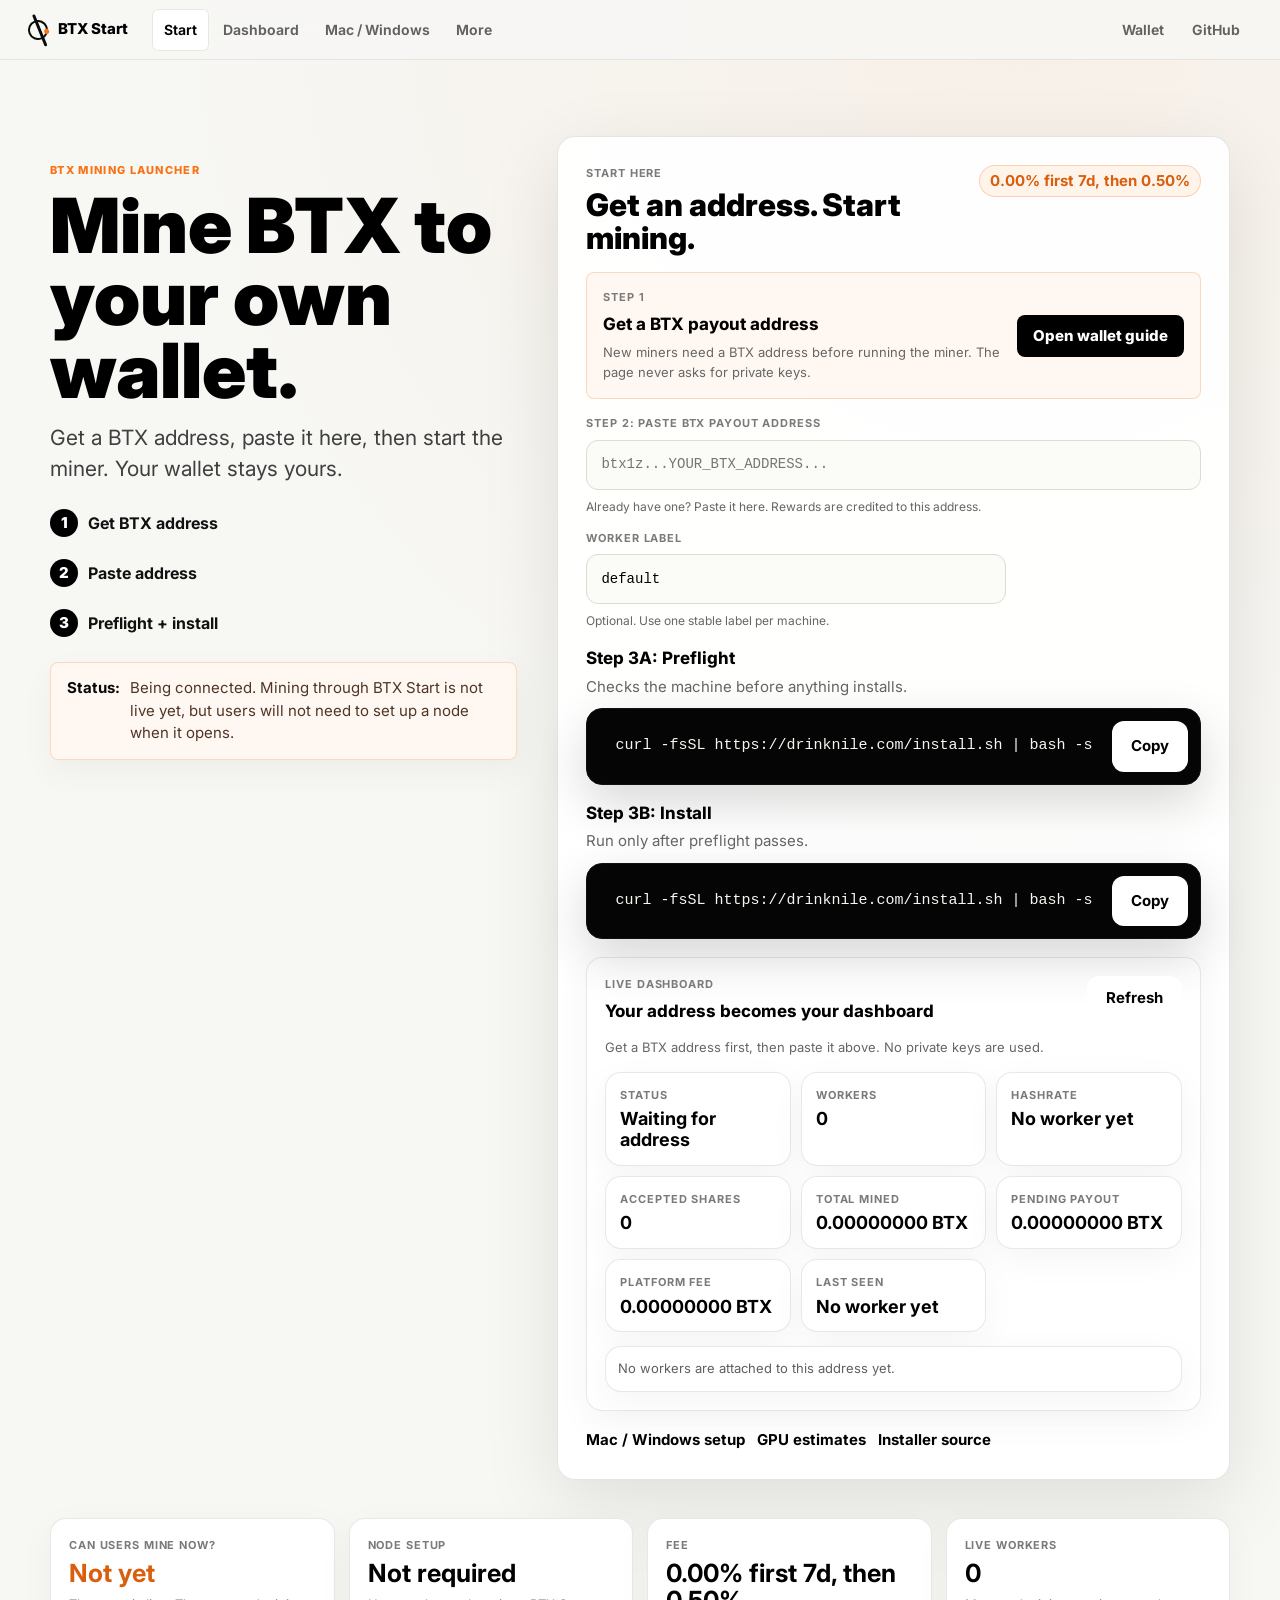
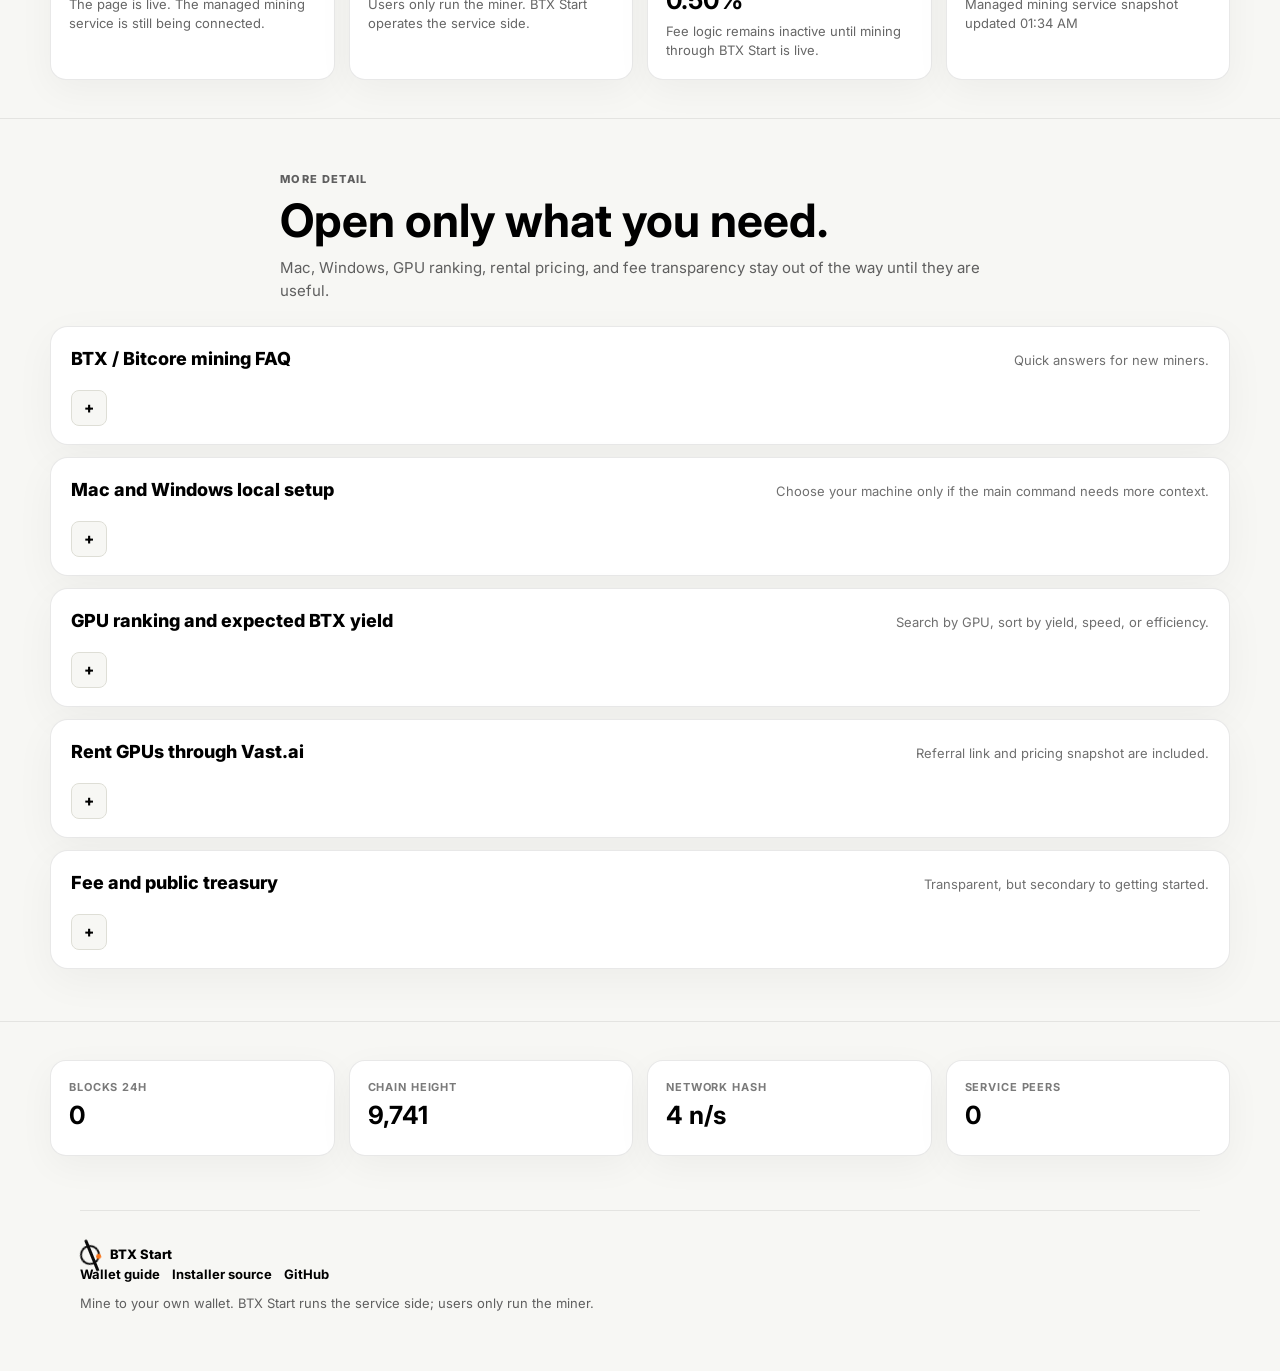
==== index.html @ c005b217 "Make setup wallet first" ====
<!doctype html>
<html lang="en">
  <head>
    <meta charset="utf-8">
    <meta name="viewport" content="width=device-width, initial-scale=1">
    <meta
      name="description"
      content="BTX Start helps new miners get involved with BTX / Bitcore mining: wallet-first setup, Mac and Windows guides, GPU rankings, rental pricing, and transparent service status."
    >
    <meta name="robots" content="index,follow,max-image-preview:large">
    <meta name="theme-color" content="#050505">
    <meta name="application-name" content="BTX Start">
    <link rel="canonical" href="https://drinknile.com/">
    <link rel="sitemap" type="application/xml" href="https://drinknile.com/sitemap.xml">
    <title>Mine BTX / Bitcore With Your GPU | BTX Start</title>
    <meta property="og:type" content="website">
    <meta property="og:url" content="https://drinknile.com/">
    <meta property="og:site_name" content="BTX Start">
    <meta property="og:title" content="Mine BTX / Bitcore With Your GPU">
    <meta
      property="og:description"
      content="A wallet-first BTX mining setup page for Mac, Windows, NVIDIA GPUs, rental GPU pricing, and public service status."
    >
    <meta property="og:image" content="https://drinknile.com/assets/og-image.png">
    <meta property="og:image:width" content="1200">
    <meta property="og:image:height" content="630">
    <meta property="og:image:alt" content="BTX Start mining setup for BTX and Bitcore miners">
    <meta name="twitter:card" content="summary_large_image">
    <meta name="twitter:title" content="Mine BTX / Bitcore With Your GPU">
    <meta
      name="twitter:description"
      content="BTX Start gives new miners a clear path into BTX / Bitcore mining with wallet-first setup, Mac and Windows guides, and GPU economics."
    >
    <meta name="twitter:image" content="https://drinknile.com/assets/og-image.png">
    <link rel="icon" href="assets/favicon.svg" type="image/svg+xml">
    <link rel="apple-touch-icon" href="assets/apple-touch-icon.png">
    <link rel="preconnect" href="https://fonts.googleapis.com">
    <link rel="preconnect" href="https://fonts.gstatic.com" crossorigin>
    <link href="https://fonts.googleapis.com/css2?family=Inter:wght@400;500;600;700;800;900&display=swap" rel="stylesheet">
    <link rel="stylesheet" href="assets/styles.css">
    <script src="assets/site.js" defer></script>
    <script type="application/ld+json">
      {
        "@context": "https://schema.org",
        "@graph": [
          {
            "@type": "WebSite",
            "@id": "https://drinknile.com/#website",
            "name": "BTX Start",
            "url": "https://drinknile.com/",
            "description": "BTX Start is a wallet-first setup page for BTX / Bitcore miners.",
            "inLanguage": "en-US"
          },
          {
            "@type": "WebPage",
            "@id": "https://drinknile.com/#webpage",
            "url": "https://drinknile.com/",
            "name": "Mine BTX / Bitcore With Your GPU | BTX Start",
            "description": "BTX Start helps new miners get involved with BTX / Bitcore mining through Mac, Windows, NVIDIA GPU, rental GPU, wallet, and service-status guidance.",
            "isPartOf": { "@id": "https://drinknile.com/#website" },
            "about": [
              "BTX mining",
              "Bitcore BTX",
              "MatMul proof-of-work",
              "GPU mining",
              "Mac mining setup",
              "Windows WSL2 mining setup"
            ],
            "primaryImageOfPage": {
              "@type": "ImageObject",
              "url": "https://drinknile.com/assets/og-image.png",
              "width": 1200,
              "height": 630
            },
            "dateModified": "2026-05-27",
            "inLanguage": "en-US"
          },
          {
            "@type": "SoftwareApplication",
            "@id": "https://drinknile.com/#software",
            "name": "BTX Start Miner Installer",
            "url": "https://drinknile.com/install.sh",
            "applicationCategory": "DeveloperApplication",
            "operatingSystem": "Linux, macOS, Windows WSL2",
            "description": "Installer and setup guide for BTX / Bitcore miners who want to mine to their own wallet.",
            "offers": {
              "@type": "Offer",
              "price": "0",
              "priceCurrency": "USD"
            }
          },
          {
            "@type": "FAQPage",
            "@id": "https://drinknile.com/#faq",
            "mainEntity": [
              {
                "@type": "Question",
                "name": "What is BTX / Bitcore mining?",
                "acceptedAnswer": {
                  "@type": "Answer",
                  "text": "BTX mining secures the BTX network with MatMul proof-of-work. BTX Start explains how miners can prepare a wallet, choose a machine, and connect when the managed service is live."
                }
              },
              {
                "@type": "Question",
                "name": "Do I need to run a BTX node?",
                "acceptedAnswer": {
                  "@type": "Answer",
                  "text": "The BTX Start service is designed so users only run the miner. The backend node and service-side infrastructure are operated separately and the page shows whether mining through BTX Start is live."
                }
              },
              {
                "@type": "Question",
                "name": "Can I mine BTX from a Mac or Windows PC?",
                "acceptedAnswer": {
                  "@type": "Answer",
                  "text": "The page includes a dedicated Apple Silicon Mac path and a Windows WSL2 path. Windows users run the installer inside Ubuntu under WSL2 after confirming NVIDIA GPU passthrough."
                }
              },
              {
                "@type": "Question",
                "name": "Where do BTX rewards go?",
                "acceptedAnswer": {
                  "@type": "Answer",
                  "text": "Users enter their own BTX payout address. BTX Start does not ask for wallet private keys and does not custody a user's personal wallet."
                }
              }
            ]
          }
        ]
      }
    </script>
  </head>
  <body>
    <nav class="topnav" aria-label="Primary navigation">
      <a class="brand" href="#start" aria-label="BTX Start home">
        <span class="brand-mark" aria-hidden="true"></span>
        <span>BTX Start</span>
      </a>
      <div class="nav-links">
        <a href="#start" aria-current="page">Start</a>
        <a href="#dashboard-card">Dashboard</a>
        <a href="#track-panel">Mac / Windows</a>
        <a href="#reference">More</a>
      </div>
      <div class="nav-actions">
        <a href="WALLET_SETUP.md">Wallet</a>
        <a href="https://github.com/pythonoptic-sketch/minebtx-start" target="_blank" rel="noreferrer">GitHub</a>
      </div>
    </nav>

    <main class="simple-main">
      <section class="simple-hero" id="start" aria-labelledby="hero-title">
        <div class="simple-hero-copy">
          <p class="eyebrow">BTX mining launcher</p>
          <h1 id="hero-title">Mine BTX to your own wallet.</h1>
          <p>
            Get a BTX address, paste it here, then start the miner. Your wallet stays yours.
          </p>
          <ol class="start-steps" aria-label="Start mining steps">
            <li><span>1</span><strong>Get BTX address</strong></li>
            <li><span>2</span><strong>Paste address</strong></li>
            <li><span>3</span><strong>Preflight + install</strong></li>
          </ol>
          <div class="backend-pill warning">
            <strong>Status:</strong>
            <span>Being connected. Mining through BTX Start is not live yet, but users will not need to set up a node when it opens.</span>
          </div>
        </div>

        <div class="mining-card" aria-label="Mining command builder">
          <div class="mining-card-header">
            <div>
              <span class="metric-label">Start here</span>
              <h2>Get an address. Start mining.</h2>
            </div>
            <span class="fee-badge" id="platform-fee-hero">0% first 7d</span>
          </div>

          <section class="wallet-first" aria-label="Get a BTX payout address">
            <div>
              <span class="metric-label">Step 1</span>
              <h3>Get a BTX payout address</h3>
              <p>New miners need a BTX address before running the miner. The page never asks for private keys.</p>
            </div>
            <a class="primary-link" href="WALLET_SETUP.md">Open wallet guide</a>
          </section>

          <label class="address-builder" for="btx-address-input">
            <span>Step 2: paste BTX payout address</span>
            <input
              id="btx-address-input"
              type="text"
              inputmode="text"
              autocomplete="off"
              spellcheck="false"
              placeholder="btx1z...YOUR_BTX_ADDRESS..."
              aria-describedby="address-help"
            >
            <small id="address-help">Already have one? Paste it here. Rewards are credited to this address.</small>
          </label>

          <label class="address-builder compact-input" for="worker-name-input">
            <span>Worker label</span>
            <input
              id="worker-name-input"
              type="text"
              inputmode="text"
              autocomplete="off"
              spellcheck="false"
              placeholder="default"
              value="default"
              aria-describedby="worker-help"
            >
            <small id="worker-help">Optional. Use one stable label per machine.</small>
          </label>

          <div class="command-block">
            <div>
              <h3>Step 3A: Preflight</h3>
              <p>Checks the machine before anything installs.</p>
            </div>
            <div class="command-panel">
              <code id="preflight-command">curl -fsSL https://drinknile.com/install.sh | bash -s -- --preflight --worker 'default'</code>
              <button class="icon-button" type="button" data-copy-target="preflight-command" aria-label="Copy preflight command">
                <span aria-hidden="true">Copy</span>
              </button>
            </div>
          </div>

          <div class="command-block">
            <div>
              <h3>Step 3B: Install</h3>
              <p>Run only after preflight passes.</p>
            </div>
            <div class="command-panel">
              <code id="install-command">curl -fsSL https://drinknile.com/install.sh | bash -s -- --address 'btx1z...YOUR_BTX_ADDRESS...' --worker 'default'</code>
              <button class="icon-button" type="button" data-copy-target="install-command" aria-label="Copy install command">
                <span aria-hidden="true">Copy</span>
              </button>
            </div>
          </div>

          <section class="personal-dashboard" id="dashboard-card" aria-labelledby="personal-dashboard-title">
            <div class="personal-dashboard-header">
              <div>
                <span class="metric-label">Live dashboard</span>
                <h3 id="personal-dashboard-title">Your address becomes your dashboard</h3>
              </div>
              <button class="icon-button" type="button" id="dashboard-refresh" aria-label="Refresh personal dashboard">
                <span aria-hidden="true">Refresh</span>
              </button>
            </div>
            <p id="dashboard-help">
              The address above loads your workers, hashrate, shares, mined BTX, pending payout, and fees.
            </p>
            <div class="dashboard-metrics" aria-label="Personal mining metrics">
              <article>
                <span class="metric-label">Status</span>
                <strong id="dashboard-status">Waiting for address</strong>
              </article>
              <article>
                <span class="metric-label">Workers</span>
                <strong id="dashboard-workers">0</strong>
              </article>
              <article>
                <span class="metric-label">Hashrate</span>
                <strong id="dashboard-hashrate">No worker yet</strong>
              </article>
              <article>
                <span class="metric-label">Accepted shares</span>
                <strong id="dashboard-shares">0</strong>
              </article>
              <article>
                <span class="metric-label">Total mined</span>
                <strong id="dashboard-total-btx">0.00000000 BTX</strong>
              </article>
              <article>
                <span class="metric-label">Pending payout</span>
                <strong id="dashboard-balance">0.00000000 BTX</strong>
              </article>
              <article>
                <span class="metric-label">Platform fee</span>
                <strong id="dashboard-fees">0.00000000 BTX</strong>
              </article>
              <article>
                <span class="metric-label">Last seen</span>
                <strong id="dashboard-last-seen">No worker yet</strong>
              </article>
            </div>
            <div class="dashboard-worker-list" id="dashboard-worker-list" aria-live="polite">
              No workers are attached to this address yet.
            </div>
          </section>

          <div class="quick-links" aria-label="Helpful links">
            <a href="#track-panel">Mac / Windows setup</a>
            <a href="#gpu-panel">GPU estimates</a>
            <a href="install.sh">Installer source</a>
          </div>
        </div>
      </section>

      <section class="status-strip" id="status" aria-label="BTX Start status">
        <article>
          <span class="metric-label">Can users mine now?</span>
          <strong>Not yet</strong>
          <p>The page is live. The managed mining service is still being connected.</p>
        </article>
        <article>
          <span class="metric-label">Node setup</span>
          <strong>Not required</strong>
          <p>Users only run the miner. BTX Start operates the service side.</p>
        </article>
        <article>
          <span class="metric-label">Fee</span>
          <strong id="backend-live-fee">0% first 7d</strong>
          <p>Fee logic remains inactive until mining through BTX Start is live.</p>
        </article>
        <article>
          <span class="metric-label">Live workers</span>
          <strong id="workers-now">0</strong>
          <p id="stats-status">Managed mining service snapshot.</p>
        </article>
      </section>

      <section class="reference-band" id="reference" aria-labelledby="reference-title">
        <div class="section-heading compact">
          <p class="eyebrow">More detail</p>
          <h2 id="reference-title">Open only what you need.</h2>
          <p>
            Mac, Windows, GPU ranking, rental pricing, and fee transparency stay out of the way until they are useful.
          </p>
        </div>

        <div class="reference-list">
          <details class="reference-panel">
            <summary>
              <span>BTX / Bitcore mining FAQ</span>
              <small>Quick answers for new miners.</small>
            </summary>
            <div class="reference-content">
              <div class="seo-faq-grid">
                <article>
                  <h3>What is BTX / Bitcore mining?</h3>
                  <p>
                    BTX mining secures the BTX network with MatMul proof-of-work. The goal of this page is to make
                    wallet setup, Mac and Windows setup, GPU selection, and service status understandable in one place.
                  </p>
                </article>
                <article>
                  <h3>Do I need to run a BTX node?</h3>
                  <p>
                    BTX Start is being built so users only run the miner while the service side handles the backend.
                    The status area shows whether managed mining through BTX Start is live.
                  </p>
                </article>
                <article>
                  <h3>Can I use a Mac or Windows PC?</h3>
                  <p>
                    Yes. Apple Silicon Macs use the Mac path with a local Metal-capable solver. Windows NVIDIA PCs use
                    Ubuntu under WSL2 and should verify <code>nvidia-smi</code> before installing.
                  </p>
                </article>
                <article>
                  <h3>Where do rewards go?</h3>
                  <p>
                    Users enter their own BTX payout address. BTX Start does not ask for wallet private keys and does
                    not custody a user's personal wallet.
                  </p>
                </article>
              </div>
            </div>
          </details>

          <details class="reference-panel" id="track-panel">
            <summary>
              <span>Mac and Windows local setup</span>
              <small>Choose your machine only if the main command needs more context.</small>
            </summary>
            <div class="reference-content">
              <div class="setup-choice-grid">
                <article class="setup-choice-card">
                  <span class="metric-label">Mac users</span>
                  <strong>Apple Silicon Mac</strong>
                  <p>Use Terminal, a local Metal-capable solver, then the Mac commands below.</p>
                  <a class="mini-link" href="MAC_SETUP.md">Full Mac guide</a>
                </article>
                <article class="setup-choice-card">
                  <span class="metric-label">Windows users</span>
                  <strong>Windows + WSL2</strong>
                  <p>Install Ubuntu under WSL2, confirm <code>nvidia-smi</code>, then run the commands below inside Ubuntu.</p>
                  <a class="mini-link" href="WINDOWS_SETUP.md">Full Windows guide</a>
                </article>
              </div>

              <div class="os-command-grid compact">
                <details class="setup-os-panel" aria-labelledby="mac-setup-title">
                  <summary>
                    <span id="mac-setup-title">Mac commands</span>
                    <small>Run in Terminal.</small>
                  </summary>
                  <div class="command-block">
                    <div>
                      <h3>1. Mac preflight</h3>
                      <p>Checks the local solver path before installing.</p>
                    </div>
                    <div class="command-panel">
                      <code id="mac-preflight-command">curl -fsSL https://drinknile.com/install.sh | bash -s -- --preflight --worker 'mac-ultra' --solver-backend metal --local-solver "$HOME/.dexbtx-miner/bin/btx-gbt-solve" --trust-local-solver</code>
                      <button class="icon-button" type="button" data-copy-target="mac-preflight-command" aria-label="Copy Mac preflight command">
                        <span aria-hidden="true">Copy</span>
                      </button>
                    </div>
                  </div>
                  <div class="command-block">
                    <div>
                      <h3>2. Mac install</h3>
                      <p>Uses your address and local Metal solver.</p>
                    </div>
                    <div class="command-panel">
                      <code id="mac-install-command">curl -fsSL https://drinknile.com/install.sh | bash -s -- --address 'btx1z...YOUR_BTX_ADDRESS...' --worker 'mac-ultra' --solver-backend metal --local-solver "$HOME/.dexbtx-miner/bin/btx-gbt-solve" --trust-local-solver</code>
                      <button class="icon-button" type="button" data-copy-target="mac-install-command" aria-label="Copy Mac install command">
                        <span aria-hidden="true">Copy</span>
                      </button>
                    </div>
                  </div>
                </details>

                <details class="setup-os-panel" aria-labelledby="windows-setup-title">
                  <summary>
                    <span id="windows-setup-title">Windows commands</span>
                    <small>PowerShell first, Ubuntu after.</small>
                  </summary>
                  <div class="command-block">
                    <div>
                      <h3>1. Install Ubuntu WSL2</h3>
                      <p>Run once in PowerShell.</p>
                    </div>
                    <div class="command-panel">
                      <code id="windows-wsl-command">wsl --install -d Ubuntu</code>
                      <button class="icon-button" type="button" data-copy-target="windows-wsl-command" aria-label="Copy Windows WSL setup command">
                        <span aria-hidden="true">Copy</span>
                      </button>
                    </div>
                  </div>
                  <div class="command-block">
                    <div>
                      <h3>2. Windows WSL preflight</h3>
                      <p>Run inside Ubuntu, not PowerShell.</p>
                    </div>
                    <div class="command-panel">
                      <code id="windows-preflight-command">curl -fsSL https://drinknile.com/install.sh | bash -s -- --preflight --worker 'windows'</code>
                      <button class="icon-button" type="button" data-copy-target="windows-preflight-command" aria-label="Copy Windows WSL preflight command">
                        <span aria-hidden="true">Copy</span>
                      </button>
                    </div>
                  </div>
                  <div class="command-block">
                    <div>
                      <h3>3. Windows WSL install</h3>
                      <p>Run after preflight passes.</p>
                    </div>
                    <div class="command-panel">
                      <code id="windows-install-command">curl -fsSL https://drinknile.com/install.sh | bash -s -- --address 'btx1z...YOUR_BTX_ADDRESS...' --worker 'windows'</code>
                      <button class="icon-button" type="button" data-copy-target="windows-install-command" aria-label="Copy Windows WSL install command">
                        <span aria-hidden="true">Copy</span>
                      </button>
                    </div>
                  </div>
                </details>
              </div>

              <div class="tracker-grid" id="dashboard">
                <article>
                  <span class="metric-label">Browser dashboard key</span>
                  <strong id="worker-id-command">btx1z...your_address.default</strong>
                  <p>The dashboard groups rigs by payout address and worker label.</p>
                </article>
                <article>
                  <span class="metric-label">Wallet view</span>
                  <strong id="wallet-balance-command">Check the wallet that owns your BTX address</strong>
                  <p>The page shows pool-side shares and pending payout. Your wallet remains self-custodied.</p>
                </article>
                <article>
                  <span class="metric-label">No terminal watching</span>
                  <strong>Refresh on page</strong>
                  <p>Once mining is live, accepted shares and worker activity appear in the personal dashboard.</p>
                </article>
              </div>
            </div>
          </details>

          <details class="reference-panel" id="gpu-panel">
            <summary>
              <span>GPU ranking and expected BTX yield</span>
              <small>Search by GPU, sort by yield, speed, or efficiency.</small>
            </summary>
            <div class="reference-content">
              <div class="profile-metrics">
                <article class="profile-metric">
                  <span class="metric-label">Network reference</span>
                  <strong id="gpu-network-reference">Pending</strong>
                  <p>Used for rough BTX/hour estimates.</p>
                </article>
                <article class="profile-metric">
                  <span class="metric-label">Block reward</span>
                  <strong id="gpu-block-reward">20 BTX</strong>
                  <p>Assumes a 90-second target block interval.</p>
                </article>
                <article class="profile-metric">
                  <span class="metric-label">5060 Ti reference</span>
                  <strong id="profile-btx-hour">Pending</strong>
                  <p>Example yield after modeled platform fee.</p>
                </article>
                <article class="profile-metric">
                  <span class="metric-label">List</span>
                  <strong id="gpu-ranking-count">0 GPUs shown</strong>
                  <p>Profiles are estimates unless marked measured.</p>
                </article>
              </div>

              <div class="filter-row">
                <label for="gpu-search">
                  <span>Search GPU</span>
                  <input id="gpu-search" type="search" placeholder="RTX 4090, H100, 5060 Ti">
                </label>
                <label for="gpu-sort">
                  <span>Sort</span>
                  <select id="gpu-sort">
                    <option value="yield">BTX yield</option>
                    <option value="speed">Speed</option>
                    <option value="efficiency">Efficiency</option>
                    <option value="name">Name</option>
                  </select>
                </label>
              </div>

              <div class="table-wrap">
                <table>
                  <thead>
                    <tr>
                      <th>#</th>
                      <th>GPU</th>
                      <th>Profile</th>
                      <th>Speed</th>
                      <th>BTX/h</th>
                      <th>BTX/day</th>
                      <th>Efficiency</th>
                      <th>Confidence</th>
                    </tr>
                  </thead>
                  <tbody id="gpu-ranking-body">
                    <tr><td colspan="8">Loading GPU profiles.</td></tr>
                  </tbody>
                </table>
              </div>
            </div>
          </details>

          <details class="reference-panel">
            <summary>
              <span>Rent GPUs through Vast.ai</span>
              <small>Referral link and pricing snapshot are included.</small>
            </summary>
            <div class="reference-content">
              <div class="backend-pill">
                <strong>Referral disclosure:</strong>
                <span id="vast-disclosure">BTX Start may receive referral credit when someone rents through the Vast.ai link.</span>
              </div>
              <div class="vast-summary">
                <article class="profile-metric">
                  <span class="metric-label">Referral</span>
                  <strong id="vast-referral-status">Configured</strong>
                  <p>Uses the dedicated BTX Start Vast account link.</p>
                </article>
                <article class="profile-metric">
                  <span class="metric-label">Offers</span>
                  <strong id="vast-offer-count">0 offers</strong>
                  <p id="vast-status">Loading Vast pricing snapshot.</p>
                </article>
                <article class="profile-metric">
                  <span class="metric-label">Cheapest</span>
                  <strong id="vast-best-price">Pending</strong>
                  <p>Lowest hourly listing in the snapshot.</p>
                </article>
                <article class="profile-metric">
                  <span class="metric-label">Best cost</span>
                  <strong id="vast-best-cost">Pending</strong>
                  <p>Estimated cost per BTX.</p>
                </article>
                <article class="profile-metric">
                  <span class="metric-label">Best yield</span>
                  <strong id="vast-best-yield">Pending</strong>
                  <p>Highest modeled BTX/hour.</p>
                </article>
              </div>

              <div class="filter-row">
                <label for="vast-search">
                  <span>Search rental GPU</span>
                  <input id="vast-search" type="search" placeholder="4090, H100, country, driver">
                </label>
                <label for="vast-sort">
                  <span>Sort rentals</span>
                  <select id="vast-sort">
                    <option value="cost">Cost per BTX</option>
                    <option value="price">Hourly price</option>
                    <option value="yield">Estimated yield</option>
                    <option value="reliability">Reliability</option>
                  </select>
                </label>
              </div>

              <div class="table-wrap">
                <table>
                  <thead>
                    <tr>
                      <th>#</th>
                      <th>GPU</th>
                      <th>$/h</th>
                      <th>BTX/h</th>
                      <th>$/BTX</th>
                      <th>Location</th>
                      <th>Reliability</th>
                      <th>Action</th>
                    </tr>
                  </thead>
                  <tbody id="vast-offers-body">
                    <tr><td colspan="8">Loading Vast offers.</td></tr>
                  </tbody>
                </table>
              </div>
            </div>
          </details>

          <details class="reference-panel">
            <summary>
              <span>Fee and public treasury</span>
              <small>Transparent, but secondary to getting started.</small>
            </summary>
            <div class="reference-content">
              <div class="treasury-grid">
                <article class="treasury-card">
                  <span class="metric-label">Treasury status</span>
                  <strong id="platform-treasury-status">Provisioning</strong>
                  <p id="platform-notice">Fee collection remains disabled until the managed mining service and fee wallet are active.</p>
                </article>
                <article class="treasury-card">
                  <span class="metric-label">Target fee</span>
                  <strong id="platform-target-fee">0% first 7d</strong>
                  <p>Fee logic starts only after the mining service is active.</p>
                </article>
                <article class="treasury-card highlight">
                  <span class="metric-label">Fee wallet</span>
                  <strong id="platform-fee-balance">0.00000000 BTX</strong>
                  <p><code id="platform-fee-address">Pending wallet creation</code></p>
                </article>
                <article class="treasury-card">
                  <span class="metric-label">Treasury address</span>
                  <strong>Public</strong>
                  <p><code id="platform-treasury-address">Pending wallet creation</code></p>
                </article>
                <article class="treasury-card">
                  <span class="metric-label">Balance source</span>
                  <strong id="platform-balance-source">Static snapshot</strong>
                  <p id="platform-funds-use">Platform fees are intended to fund operations, tooling, and new BTX-adjacent projects.</p>
                </article>
              </div>

              <div class="table-wrap model-table">
                <table>
                  <thead>
                    <tr>
                      <th>Scenario</th>
                      <th>Added hashrate</th>
                      <th>Network share</th>
                      <th>Gross BTX/day</th>
                      <th>0% fee</th>
                      <th>0.50% fee</th>
                      <th>1.00% fee</th>
                    </tr>
                  </thead>
                  <tbody id="operating-model-body">
                    <tr><td colspan="7">Loading operating model.</td></tr>
                  </tbody>
                </table>
              </div>
              <p class="fine-print">
                Model uses <span id="operating-network">pending network</span> and a reference price of
                <span id="operating-price">$5.71</span>. It is planning math, not a guarantee.
              </p>
            </div>
          </details>

        </div>
      </section>

      <section class="live-stats" aria-label="Network stats">
        <article>
          <span class="metric-label">Blocks 24h</span>
          <strong id="blocks-24h">0</strong>
        </article>
        <article>
          <span class="metric-label">Chain height</span>
          <strong id="chain-height">Pending</strong>
        </article>
        <article>
          <span class="metric-label">Network hash</span>
          <strong id="network-hash">Pending</strong>
        </article>
        <article>
          <span class="metric-label">Service peers</span>
          <strong id="node-peers">Pending</strong>
        </article>
      </section>
    </main>

    <footer class="footer">
      <div class="footer-inner">
        <a class="brand" href="#start" aria-label="BTX Start home">
          <span class="brand-mark" aria-hidden="true"></span>
          <span>BTX Start</span>
        </a>
        <div class="footer-links">
          <a href="WALLET_SETUP.md">Wallet guide</a>
          <a href="install.sh">Installer source</a>
          <a href="https://github.com/pythonoptic-sketch/minebtx-start" target="_blank" rel="noreferrer">GitHub</a>
        </div>
        <p>Mine to your own wallet. BTX Start runs the service side; users only run the miner.</p>
      </div>
    </footer>
  </body>
</html>
---- assets/styles.css ----
:root {
  color-scheme: dark;
  --bg: #0b0f14;
  --bg-soft: #101720;
  --bg-panel: #151d26;
  --fg: #e8eef5;
  --muted: #9aa8b8;
  --quiet: #6f7d8b;
  --orange: #ff7b00;
  --orange-dark: #c65f00;
  --cyan: #34d3c8;
  --green: #5bd878;
  --amber: #d9a441;
  --line: #26313e;
  --line-strong: #3b4652;
  --shadow: rgba(0, 0, 0, 0.34);
  --max: 1120px;
}

.simple-main {
  background: var(--bg);
}

.simple-hero {
  width: min(1180px, calc(100% - 48px));
  margin: 0 auto;
  padding: 56px 0 34px;
  display: grid;
  grid-template-columns: minmax(0, 0.82fr) minmax(420px, 1.18fr);
  gap: 28px;
  align-items: start;
}

.simple-hero-copy {
  position: sticky;
  top: 86px;
  min-width: 0;
  padding-top: 18px;
}

.simple-hero h1 {
  max-width: 560px;
  margin-bottom: 16px;
  font-size: 54px;
  line-height: 1;
}

.simple-hero-copy > p:not(.eyebrow) {
  max-width: 560px;
  margin-bottom: 18px;
  color: #c8d2dd;
  font-size: 17px;
}

.backend-pill {
  display: flex;
  gap: 10px;
  align-items: flex-start;
  padding: 14px 16px;
  border: 1px solid rgba(52, 211, 200, 0.28);
  border-radius: 8px;
  background: rgba(52, 211, 200, 0.06);
  color: #c8d2dd;
}

.backend-pill strong {
  flex-shrink: 0;
  color: var(--fg);
}

.backend-pill.warning {
  border-color: rgba(217, 164, 65, 0.42);
  background: rgba(217, 164, 65, 0.08);
}

.backend-pill code {
  padding: 1px 5px;
  border: 1px solid var(--line);
  border-radius: 5px;
  background: #090d12;
}

.start-steps {
  display: grid;
  gap: 8px;
  margin: 0 0 18px;
  padding: 0;
  list-style: none;
}

.start-steps li {
  display: flex;
  align-items: center;
  gap: 10px;
  min-height: 42px;
}

.start-steps span {
  width: 28px;
  height: 28px;
  display: inline-flex;
  align-items: center;
  justify-content: center;
  border-radius: 50%;
  background: var(--orange);
  color: #ffffff;
  font-weight: 850;
}

.start-steps strong {
  color: var(--fg);
  font-size: 16px;
}

.mining-card {
  min-width: 0;
  padding: 22px;
  border: 1px solid var(--line-strong);
  border-radius: 8px;
  background: var(--bg-soft);
  box-shadow: 0 18px 60px var(--shadow);
}

.mining-card-header {
  display: flex;
  align-items: flex-start;
  justify-content: space-between;
  gap: 16px;
  margin-bottom: 18px;
}

.mining-card h2 {
  margin-bottom: 0;
  font-size: 28px;
  line-height: 1.08;
}

.fee-badge {
  flex-shrink: 0;
  display: inline-flex;
  align-items: center;
  min-height: 32px;
  padding: 0 10px;
  border: 1px solid rgba(91, 216, 120, 0.46);
  border-radius: 999px;
  color: var(--green);
  background: rgba(91, 216, 120, 0.08);
  font-weight: 700;
  white-space: nowrap;
}

.quick-links {
  display: flex;
  flex-wrap: wrap;
  gap: 12px;
  margin-top: 18px;
}

.quick-links a {
  color: var(--orange);
  font-weight: 700;
  text-decoration: none;
}

.quick-links a:hover {
  text-decoration: underline;
}

.status-strip,
.live-stats {
  width: min(1180px, calc(100% - 48px));
  margin: 0 auto;
  display: grid;
  grid-template-columns: repeat(4, minmax(0, 1fr));
  gap: 14px;
}

.status-strip {
  padding: 0 0 38px;
}

.status-strip article,
.live-stats article {
  min-width: 0;
  padding: 18px;
  border: 1px solid var(--line);
  border-radius: 8px;
  background: rgba(21, 29, 38, 0.72);
}

.status-strip strong,
.live-stats strong {
  display: block;
  margin-bottom: 8px;
  color: var(--fg);
  font-size: 25px;
  line-height: 1.08;
}

.status-strip article:first-child strong {
  color: var(--amber);
}

.status-strip p,
.live-stats p {
  margin-bottom: 0;
  color: var(--muted);
  font-size: 13px;
}

.reference-band {
  padding: 52px 24px;
  border-top: 1px solid var(--line);
  border-bottom: 1px solid var(--line);
  background: #0c1218;
}

.reference-band > .section-heading,
.reference-list {
  width: min(1180px, 100%);
  margin-right: auto;
  margin-left: auto;
}

.reference-list {
  display: grid;
  gap: 12px;
}

.reference-panel {
  border: 1px solid var(--line);
  border-radius: 8px;
  background: var(--bg-soft);
  overflow: hidden;
}

.reference-panel summary {
  min-height: 76px;
  display: grid;
  grid-template-columns: minmax(0, 1fr) auto;
  gap: 18px;
  align-items: center;
  padding: 18px 20px;
  cursor: pointer;
  list-style: none;
}

.reference-panel summary::-webkit-details-marker {
  display: none;
}

.reference-panel summary::after {
  content: "+";
  width: 34px;
  height: 34px;
  display: inline-flex;
  align-items: center;
  justify-content: center;
  border: 1px solid var(--line-strong);
  border-radius: 8px;
  color: var(--orange);
  font-weight: 800;
}

.reference-panel[open] summary::after {
  content: "-";
}

.reference-panel summary span {
  display: block;
  color: var(--fg);
  font-size: 18px;
  font-weight: 800;
}

.reference-panel summary small {
  display: block;
  margin-top: 4px;
  color: var(--muted);
  font-size: 13px;
}

.reference-content {
  display: grid;
  gap: 18px;
  padding: 0 20px 22px;
}

.filter-row {
  display: grid;
  grid-template-columns: minmax(260px, 1fr) minmax(180px, 240px);
  gap: 12px;
}

.filter-row label {
  display: grid;
  gap: 7px;
}

.filter-row span {
  color: var(--muted);
  font-size: 11px;
  font-weight: 700;
  letter-spacing: 0.08em;
  text-transform: uppercase;
}

.filter-row input,
.filter-row select {
  width: 100%;
  min-height: 44px;
  padding: 0 12px;
  border: 1px solid var(--line-strong);
  border-radius: 8px;
  background: #090d12;
  color: var(--fg);
  font: inherit;
}

.filter-row input:focus,
.filter-row select:focus {
  outline: none;
  border-color: var(--orange);
  box-shadow: 0 0 0 3px rgba(255, 123, 0, 0.14);
}

.backend-map {
  display: grid;
  grid-template-columns: repeat(4, minmax(0, 1fr));
  gap: 12px;
}

.backend-map article {
  min-width: 0;
  padding: 18px;
  border: 1px solid var(--line);
  border-radius: 8px;
  background: rgba(21, 29, 38, 0.72);
}

.backend-map span {
  display: block;
  margin-bottom: 12px;
  color: var(--orange);
  font: 700 12px/1 ui-monospace, "SF Mono", Menlo, Consolas, monospace;
}

.backend-map strong {
  display: block;
  margin-bottom: 7px;
  color: var(--fg);
}

.backend-map p,
.fine-print {
  margin-bottom: 0;
  color: var(--muted);
  font-size: 13px;
}

.live-stats {
  padding: 38px 0 54px;
}

@media (max-width: 980px) {
  .simple-hero,
  .status-strip,
  .live-stats {
    width: calc(100% - 32px);
  }

  .simple-hero {
    grid-template-columns: 1fr;
    padding-top: 36px;
  }

  .simple-hero-copy {
    position: static;
    padding-top: 0;
  }

  .simple-hero h1 {
    font-size: 42px;
  }

  .status-strip,
  .live-stats,
  .backend-map {
    grid-template-columns: repeat(2, minmax(0, 1fr));
  }
}

@media (max-width: 680px) {
  .simple-hero h1 {
    font-size: 36px;
  }

  .backend-pill,
  .mining-card-header {
    display: grid;
  }

  .status-strip,
  .live-stats,
  .backend-map,
  .filter-row {
    grid-template-columns: 1fr;
  }

  .reference-band {
    padding-right: 16px;
    padding-left: 16px;
  }

  .reference-panel summary {
    grid-template-columns: 1fr;
    gap: 12px;
  }
}

* {
  box-sizing: border-box;
}

html {
  scroll-behavior: smooth;
}

body {
  margin: 0;
  background: var(--bg);
  color: var(--fg);
  font: 15px/1.5 -apple-system, BlinkMacSystemFont, "Segoe UI", Roboto, Helvetica, Arial, sans-serif;
  overflow-x: hidden;
  text-rendering: optimizeLegibility;
}

a {
  color: inherit;
}

code,
pre,
table {
  font-family: ui-monospace, "SF Mono", Menlo, Consolas, monospace;
}

.topnav {
  position: sticky;
  top: 0;
  z-index: 20;
  display: flex;
  align-items: center;
  min-height: 60px;
  padding: 0 28px;
  gap: 24px;
  background: rgba(12, 17, 23, 0.88);
  border-bottom: 1px solid var(--line);
  backdrop-filter: blur(18px);
}

.brand,
.nav-links,
.nav-actions {
  display: flex;
  align-items: center;
}

.brand {
  gap: 10px;
  color: var(--fg);
  font-weight: 700;
  text-decoration: none;
  letter-spacing: 0;
}

.brand-mark {
  width: 14px;
  height: 14px;
  display: inline-block;
  background:
    linear-gradient(90deg, transparent 43%, rgba(0, 0, 0, 0.3) 43% 57%, transparent 57%),
    linear-gradient(0deg, transparent 43%, rgba(0, 0, 0, 0.3) 43% 57%, transparent 57%),
    var(--orange);
  box-shadow: 0 0 18px rgba(255, 123, 0, 0.45);
}

.nav-links {
  gap: 2px;
  flex: 1;
}

.nav-links a,
.nav-actions a {
  min-height: 42px;
  display: inline-flex;
  align-items: center;
  padding: 0 12px;
  color: var(--muted);
  text-decoration: none;
  font-size: 14px;
  border-radius: 6px;
}

.nav-links a:hover,
.nav-actions a:hover {
  color: var(--fg);
  background: rgba(255, 255, 255, 0.04);
}

.nav-links a[aria-current="page"] {
  color: var(--orange);
}

.nav-actions {
  gap: 4px;
}

.hero {
  position: relative;
  isolation: isolate;
  min-height: min(720px, 72vh);
  display: grid;
  align-items: center;
  overflow: hidden;
  border-bottom: 1px solid var(--line);
  background:
    linear-gradient(180deg, rgba(10, 14, 19, 0.4), var(--bg) 96%),
    #0c1117;
}

.hero-canvas {
  position: absolute;
  inset: 0;
  width: 100%;
  height: 100%;
  z-index: -2;
}

.hero::after {
  content: "";
  position: absolute;
  inset: 0;
  z-index: -1;
  background:
    linear-gradient(90deg, rgba(11, 15, 20, 0.96) 0%, rgba(11, 15, 20, 0.72) 48%, rgba(11, 15, 20, 0.88) 100%),
    repeating-linear-gradient(0deg, transparent 0 39px, rgba(255, 255, 255, 0.035) 40px);
  pointer-events: none;
}

.hero-shell {
  width: min(var(--max), calc(100% - 48px));
  margin: 0 auto;
  padding: 88px 0 122px;
}

.eyebrow {
  margin: 0 0 10px;
  color: var(--cyan);
  font-size: 12px;
  font-weight: 700;
  letter-spacing: 0.08em;
  text-transform: uppercase;
}

h1,
h2,
h3,
p {
  margin-top: 0;
}

h1 {
  max-width: 690px;
  margin-bottom: 18px;
  font-size: clamp(44px, 7vw, 78px);
  line-height: 0.96;
  letter-spacing: 0;
}

h2 {
  margin-bottom: 12px;
  font-size: clamp(28px, 4vw, 46px);
  line-height: 1.04;
  letter-spacing: 0;
}

h3 {
  margin-bottom: 8px;
  font-size: 17px;
  letter-spacing: 0;
}

.hero-copy {
  max-width: 640px;
  margin-bottom: 26px;
  color: #c8d2dd;
  font-size: 18px;
}

.hero-actions,
.link-row,
.footer-links {
  display: flex;
  align-items: center;
  flex-wrap: wrap;
  gap: 12px;
}

.button,
.icon-button {
  min-height: 44px;
  display: inline-flex;
  align-items: center;
  justify-content: center;
  padding: 0 18px;
  border-radius: 8px;
  font: inherit;
  font-weight: 700;
  text-decoration: none;
  cursor: pointer;
  transition: transform 150ms ease, background 150ms ease, border-color 150ms ease, color 150ms ease;
}

.button:hover,
.icon-button:hover {
  transform: translateY(-1px);
}

.button.primary {
  background: var(--orange);
  border: 1px solid var(--orange);
  color: #111820;
}

.button.primary:hover {
  background: #ff922e;
}

.button.secondary {
  background: rgba(255, 255, 255, 0.04);
  border: 1px solid var(--line-strong);
  color: var(--fg);
}

.button.secondary:hover {
  border-color: var(--cyan);
}

.hero-telemetry {
  position: absolute;
  right: max(24px, calc((100vw - var(--max)) / 2));
  bottom: 30px;
  width: min(520px, calc(100% - 48px));
  display: grid;
  grid-template-columns: repeat(3, 1fr);
  background: rgba(16, 23, 32, 0.76);
  border: 1px solid var(--line-strong);
  border-radius: 8px;
  box-shadow: 0 18px 48px var(--shadow);
  backdrop-filter: blur(14px);
}

.hero-telemetry div {
  min-width: 0;
  padding: 18px 18px 16px;
  border-right: 1px solid var(--line);
}

.hero-telemetry div:last-child {
  border-right: 0;
}

.metric-label {
  display: block;
  margin-bottom: 6px;
  color: var(--quiet);
  font-size: 11px;
  font-weight: 700;
  letter-spacing: 0.08em;
  text-transform: uppercase;
}

.hero-telemetry strong,
.stat-card strong {
  display: block;
  color: var(--fg);
  font-size: 30px;
  line-height: 1.05;
  letter-spacing: 0;
}

main {
  background:
    linear-gradient(180deg, rgba(255, 255, 255, 0.02), transparent 240px),
    var(--bg);
}

.band {
  padding: 74px 24px;
  border-bottom: 1px solid var(--line);
}

.section-inner {
  width: min(var(--max), 100%);
  margin: 0 auto;
}

.section-heading {
  max-width: 720px;
  margin-bottom: 28px;
}

.section-heading p,
.split-heading p,
.fact-list p,
.reason-card p,
.footer p {
  color: var(--muted);
}

.section-heading.compact {
  margin-bottom: 24px;
}

.quickstart {
  background: var(--bg-soft);
}

.local-band {
  background:
    linear-gradient(90deg, rgba(52, 211, 200, 0.04), transparent 48%),
    #0b1016;
}

.mac-band {
  background:
    linear-gradient(90deg, rgba(91, 216, 120, 0.045), transparent 46%),
    #0c1218;
}

.operational-band {
  background:
    linear-gradient(90deg, rgba(52, 211, 200, 0.04), transparent 46%),
    #0a0f15;
}

.treasury-band {
  background:
    linear-gradient(90deg, rgba(255, 123, 0, 0.05), transparent 44%),
    #101720;
}

.flow-grid {
  display: grid;
  grid-template-columns: repeat(4, minmax(0, 1fr));
  gap: 12px;
  margin-bottom: 22px;
}

.flow-grid article,
.friction-grid article {
  min-width: 0;
  padding: 16px;
  background: rgba(21, 29, 38, 0.72);
  border: 1px solid var(--line);
  border-radius: 8px;
}

.flow-grid span {
  display: block;
  margin-bottom: 10px;
  color: var(--orange);
  font: 700 12px/1 ui-monospace, "SF Mono", Menlo, Consolas, monospace;
}

.flow-grid strong {
  display: block;
  margin-bottom: 6px;
  color: var(--fg);
}

.flow-grid p {
  margin-bottom: 0;
  color: var(--muted);
  font-size: 13px;
}

.friction-grid {
  display: grid;
  grid-template-columns: repeat(4, minmax(0, 1fr));
  gap: 12px;
  margin-bottom: 22px;
}

.friction-grid article {
  border-color: rgba(52, 211, 200, 0.26);
}

.friction-grid strong {
  display: block;
  margin-bottom: 6px;
  color: var(--cyan);
}

.friction-grid p {
  margin-bottom: 0;
  color: var(--muted);
  font-size: 13px;
}

.command-panel {
  display: grid;
  grid-template-columns: 1fr auto;
  align-items: stretch;
  gap: 10px;
  padding: 12px;
  background: #090d12;
  border: 1px solid var(--line-strong);
  border-radius: 8px;
  box-shadow: 0 18px 60px var(--shadow);
}

.command-block {
  display: grid;
  gap: 10px;
  margin-top: 16px;
}

.command-block h3 {
  margin-bottom: 4px;
}

.command-block p {
  max-width: 760px;
  margin-bottom: 0;
  color: var(--muted);
}

.wallet-first {
  display: grid;
  grid-template-columns: minmax(0, 1fr) auto;
  gap: 16px;
  align-items: center;
  margin-bottom: 16px;
  padding: 16px;
  background: rgba(255, 123, 0, 0.06);
  border: 1px solid rgba(255, 123, 0, 0.26);
  border-radius: 8px;
}

.wallet-first h3 {
  margin-bottom: 6px;
}

.wallet-first p {
  margin-bottom: 0;
  color: var(--muted);
  font-size: 13px;
}

.primary-link {
  min-height: 42px;
  display: inline-flex;
  align-items: center;
  justify-content: center;
  padding: 0 16px;
  border-radius: 8px;
  background: var(--orange);
  color: #ffffff;
  font-weight: 800;
  text-decoration: none;
  white-space: nowrap;
}

.primary-link:hover {
  background: var(--orange-dark);
}

.address-builder {
  display: grid;
  gap: 8px;
  margin-bottom: 14px;
}

.address-builder.compact-input {
  max-width: 420px;
}

.address-builder span {
  color: var(--muted);
  font-size: 11px;
  font-weight: 700;
  letter-spacing: 0.08em;
  text-transform: uppercase;
}

.address-builder input {
  width: 100%;
  min-height: 46px;
  padding: 0 14px;
  border: 1px solid var(--line-strong);
  border-radius: 8px;
  background: #090d12;
  color: var(--fg);
  font: 14px/1.4 ui-monospace, "SF Mono", Menlo, Consolas, monospace;
  outline: none;
}

.address-builder input:focus {
  border-color: var(--orange);
  box-shadow: 0 0 0 3px rgba(255, 123, 0, 0.14);
}

.address-builder small {
  color: var(--quiet);
  font-size: 12px;
}

.address-builder[data-valid="false"] small {
  color: var(--amber);
}

.address-builder[data-valid="true"] small {
  color: var(--green);
}

.command-panel code {
  min-width: 0;
  display: flex;
  align-items: center;
  padding: 14px 16px;
  overflow-x: auto;
  color: #dce7f2;
  white-space: nowrap;
}

.icon-button {
  border: 1px solid var(--line-strong);
  background: var(--bg-panel);
  color: var(--fg);
}

.icon-button[data-copied="true"] {
  border-color: rgba(91, 216, 120, 0.8);
  color: var(--green);
}

.personal-dashboard {
  display: grid;
  gap: 14px;
  margin-top: 18px;
  padding: 18px;
  background: rgba(21, 29, 38, 0.72);
  border: 1px solid var(--line);
  border-radius: 8px;
}

.personal-dashboard-header {
  display: flex;
  align-items: start;
  justify-content: space-between;
  gap: 14px;
}

.personal-dashboard-header h3 {
  margin-bottom: 0;
}

.personal-dashboard > p {
  margin-bottom: 0;
  color: var(--muted);
  font-size: 13px;
}

.dashboard-metrics {
  display: grid;
  grid-template-columns: repeat(3, minmax(0, 1fr));
  gap: 10px;
}

.dashboard-metrics article {
  min-width: 0;
  padding: 14px;
  background: #090d12;
  border: 1px solid var(--line);
  border-radius: 8px;
}

.dashboard-metrics strong {
  display: block;
  color: var(--fg);
  font-size: 18px;
  line-height: 1.15;
  overflow-wrap: anywhere;
}

.dashboard-worker-list {
  display: grid;
  gap: 8px;
  min-height: 44px;
  padding: 12px;
  color: var(--muted);
  background: #090d12;
  border: 1px solid var(--line);
  border-radius: 8px;
  font-size: 13px;
}

.dashboard-worker-list div {
  display: flex;
  align-items: center;
  justify-content: space-between;
  gap: 10px;
  padding-bottom: 8px;
  border-bottom: 1px solid var(--line);
}

.dashboard-worker-list div:last-child {
  padding-bottom: 0;
  border-bottom: 0;
}

.dashboard-worker-list strong {
  color: var(--fg);
  overflow-wrap: anywhere;
}

.link-row {
  margin-top: 16px;
}

.link-row a,
.text-link,
.footer-links a {
  color: var(--orange);
  font-weight: 700;
  text-decoration: none;
}

.link-row a:hover,
.text-link:hover,
.footer-links a:hover {
  text-decoration: underline;
}

.stats-band {
  background: #0c1218;
}

.agent-band {
  background:
    linear-gradient(90deg, rgba(255, 123, 0, 0.045), transparent 42%),
    #0a0f15;
}

.tracking-band {
  background: #0c1218;
}

.transparency-band {
  background:
    linear-gradient(90deg, rgba(52, 211, 200, 0.035), transparent 42%),
    #0b1016;
}

.fee-model-band {
  background:
    linear-gradient(90deg, rgba(255, 123, 0, 0.055), transparent 45%),
    #101720;
}

.operating-model-band {
  background:
    linear-gradient(90deg, rgba(91, 216, 120, 0.04), transparent 46%),
    #0b1016;
}

.release-band {
  background:
    linear-gradient(90deg, rgba(91, 216, 120, 0.04), transparent 44%),
    #0c1218;
}

.gpu-ranking-band {
  background:
    linear-gradient(90deg, rgba(52, 211, 200, 0.045), transparent 44%),
    #0a0f15;
}

.vast-band {
  background:
    linear-gradient(90deg, rgba(255, 123, 0, 0.05), transparent 46%),
    #0c1117;
}

.local-grid,
.mac-grid {
  display: grid;
  grid-template-columns: repeat(3, minmax(0, 1fr));
  gap: 14px;
  margin-bottom: 18px;
}

.os-setup-grid {
  grid-template-columns: repeat(2, minmax(0, 1fr));
}

.setup-choice-grid {
  display: grid;
  grid-template-columns: repeat(2, minmax(0, 1fr));
  gap: 14px;
}

.setup-choice-card {
  min-width: 0;
  padding: 18px;
  background: var(--bg-panel);
  border: 1px solid var(--line);
  border-radius: 8px;
}

.setup-choice-card strong {
  display: block;
  margin-bottom: 8px;
  color: var(--fg);
  font-size: 24px;
  line-height: 1.05;
}

.setup-choice-card p {
  margin-bottom: 12px;
  color: var(--muted);
}

.local-card,
.mac-card {
  min-width: 0;
  padding: 22px;
  background: var(--bg-panel);
  border: 1px solid var(--line);
  border-radius: 8px;
}

.local-card.emphasis,
.mac-card.emphasis {
  border-color: rgba(91, 216, 120, 0.5);
  box-shadow: inset 0 0 0 1px rgba(91, 216, 120, 0.12);
}

.mac-card.warning {
  border-color: rgba(217, 164, 65, 0.48);
}

.local-card strong,
.mac-card strong {
  display: block;
  margin-bottom: 10px;
  color: var(--cyan);
  font-size: 30px;
  line-height: 1;
}

.local-card.emphasis strong,
.mac-card.emphasis strong {
  color: var(--green);
}

.mac-card.warning strong {
  color: var(--amber);
}

.local-card p,
.mac-card p {
  margin-bottom: 0;
  color: var(--muted);
}

.setup-list {
  display: grid;
  gap: 8px;
  margin: 14px 0 0;
  padding-left: 20px;
  color: var(--muted);
  font-size: 14px;
  line-height: 1.55;
}

.setup-list li::marker {
  color: var(--orange);
  font-weight: 800;
}

.local-card code,
.mac-card code {
  padding: 2px 5px;
  border: 1px solid var(--line);
  border-radius: 5px;
  background: #090d12;
  color: #dce7f2;
  white-space: nowrap;
}

.local-steps {
  display: grid;
  grid-template-columns: repeat(4, minmax(0, 1fr));
  gap: 12px;
  margin-bottom: 18px;
}

.local-steps article {
  min-width: 0;
  padding: 18px;
  background: rgba(21, 29, 38, 0.72);
  border: 1px solid var(--line);
  border-radius: 8px;
}

.local-steps span {
  display: block;
  margin-bottom: 12px;
  color: var(--orange);
  font: 700 12px/1 ui-monospace, "SF Mono", Menlo, Consolas, monospace;
}

.local-steps h3 {
  margin-bottom: 6px;
}

.local-steps p {
  margin-bottom: 0;
  color: var(--muted);
  font-size: 13px;
}

.local-command-grid {
  display: grid;
  grid-template-columns: repeat(2, minmax(0, 1fr));
  gap: 16px;
}

.local-command-grid .command-block {
  margin-top: 0;
}

.os-command-grid {
  display: grid;
  grid-template-columns: repeat(2, minmax(0, 1fr));
  gap: 16px;
}

.setup-os-panel {
  min-width: 0;
  padding: 20px;
  background: rgba(21, 29, 38, 0.72);
  border: 1px solid var(--line);
  border-radius: 8px;
}

.setup-os-panel-header {
  margin-bottom: 14px;
}

.setup-os-panel-header h3 {
  margin-bottom: 0;
}

.setup-os-panel .command-block:first-of-type {
  margin-top: 0;
}

.setup-os-panel > summary {
  display: grid;
  grid-template-columns: minmax(0, 1fr) auto;
  gap: 10px;
  align-items: center;
  cursor: pointer;
  list-style: none;
}

.setup-os-panel > summary::-webkit-details-marker {
  display: none;
}

.setup-os-panel > summary::after {
  content: "+";
  width: 28px;
  height: 28px;
  display: inline-flex;
  align-items: center;
  justify-content: center;
  border: 1px solid var(--line);
  border-radius: 8px;
  color: var(--orange);
  font-weight: 850;
}

.setup-os-panel[open] > summary::after {
  content: "-";
}

.setup-os-panel > summary span {
  color: var(--fg);
  font-weight: 850;
}

.setup-os-panel > summary small {
  color: var(--muted);
}

.os-command-grid.compact .command-block {
  margin-top: 16px;
}

.mac-steps {
  margin-top: 4px;
}

.tracking-grid {
  display: grid;
  grid-template-columns: repeat(4, minmax(0, 1fr));
  gap: 14px;
}

.status-grid,
.treasury-grid,
.tracker-grid,
.seo-faq-grid,
.profile-metrics,
.vast-summary {
  display: grid;
  grid-template-columns: repeat(3, minmax(0, 1fr));
  gap: 14px;
}

.seo-faq-grid {
  grid-template-columns: repeat(2, minmax(0, 1fr));
}

.seo-faq-grid article {
  min-width: 0;
  padding: 22px;
  background: var(--bg-panel);
  border: 1px solid var(--line);
  border-radius: 8px;
}

.seo-faq-grid h3 {
  margin-bottom: 8px;
}

.seo-faq-grid p {
  margin-bottom: 0;
  color: var(--muted);
}

.profile-metrics,
.vast-summary {
  grid-template-columns: repeat(4, minmax(0, 1fr));
  margin-bottom: 14px;
}

.vast-summary {
  grid-template-columns: repeat(5, minmax(0, 1fr));
}

.status-card,
.treasury-card,
.tracker-grid article,
.profile-metric {
  min-width: 0;
  padding: 22px;
  background: var(--bg-panel);
  border: 1px solid var(--line);
  border-radius: 8px;
}

.treasury-card.highlight {
  border-color: rgba(255, 123, 0, 0.56);
  box-shadow: inset 0 0 0 1px rgba(255, 123, 0, 0.14);
}

.status-card.positive {
  border-color: rgba(91, 216, 120, 0.42);
}

.status-card.warning {
  border-color: rgba(217, 164, 65, 0.42);
}

.status-card strong {
  display: block;
  margin-bottom: 10px;
  font-size: 28px;
  line-height: 1;
}

.treasury-card strong {
  display: block;
  margin-bottom: 10px;
  color: var(--orange);
  font-size: 28px;
  line-height: 1;
}

.status-card.positive strong {
  color: var(--green);
}

.status-card.warning strong {
  color: var(--amber);
}

.status-card p,
.treasury-card p,
.tracker-grid p,
.profile-metric p {
  margin-bottom: 0;
  color: var(--muted);
}

.profile-metric strong {
  display: block;
  margin-bottom: 10px;
  color: var(--cyan);
  font-size: 28px;
  line-height: 1;
}

.treasury-card p + p {
  margin-top: 12px;
}

.treasury-card dl {
  display: grid;
  gap: 12px;
  margin: 16px 0 0;
}

.treasury-card dt {
  margin-bottom: 4px;
  color: var(--quiet);
  font-size: 11px;
  font-weight: 700;
  letter-spacing: 0.08em;
  text-transform: uppercase;
}

.treasury-card dd {
  min-width: 0;
  margin: 0;
}

.treasury-card code {
  display: block;
  width: 100%;
  max-width: 100%;
  overflow-x: auto;
  padding: 10px;
  border: 1px solid var(--line);
  border-radius: 6px;
  background: #090d12;
  color: #dce7f2;
  font-size: 12px;
  white-space: nowrap;
}

.personal-tracker {
  margin-top: 28px;
  padding-top: 28px;
  border-top: 1px solid var(--line);
}

.personal-tracker .section-heading {
  margin-bottom: 14px;
}

.personal-tracker h3 {
  margin-bottom: 0;
  font-size: 24px;
}

.tracker-grid code {
  min-width: 0;
  display: block;
  padding: 10px;
  overflow-x: auto;
  border: 1px solid var(--line);
  border-radius: 6px;
  background: #090d12;
  color: #dce7f2;
  font-size: 12px;
  white-space: nowrap;
}

.tracking-card {
  min-width: 0;
  min-height: 210px;
  display: flex;
  flex-direction: column;
  gap: 10px;
  padding: 20px;
  background: var(--bg-panel);
  border: 1px solid var(--line);
  border-radius: 8px;
}

.tracking-card p {
  margin-bottom: 0;
  color: var(--muted);
}

.tracking-card code {
  display: block;
  margin-top: auto;
  padding: 10px;
  overflow-x: auto;
  border: 1px solid var(--line);
  border-radius: 6px;
  background: #090d12;
  color: #dce7f2;
  font-size: 12px;
  white-space: nowrap;
}

.copy-row {
  display: grid;
  grid-template-columns: minmax(0, 1fr) auto;
  gap: 8px;
  align-items: stretch;
  margin-top: auto;
}

.copy-row code {
  margin-top: 0;
}

.mini-copy {
  min-height: 38px;
  padding: 0 12px;
  border: 1px solid var(--line-strong);
  border-radius: 6px;
  background: #111923;
  color: var(--fg);
  font: 700 12px/1 -apple-system, BlinkMacSystemFont, "Segoe UI", Roboto, Helvetica, Arial, sans-serif;
  cursor: pointer;
}

.mini-copy[data-copied="true"] {
  border-color: rgba(91, 216, 120, 0.8);
  color: var(--green);
}

.transparency-grid {
  display: grid;
  grid-template-columns: repeat(2, minmax(0, 1fr));
  gap: 14px;
}

.transparency-card {
  min-width: 0;
  padding: 22px;
  background: var(--bg-panel);
  border: 1px solid var(--line);
  border-radius: 8px;
}

.transparency-card *,
.transparency-card dl > div,
.transparency-card dd {
  min-width: 0;
}

.transparency-card ul,
.transparency-card dl {
  margin: 0;
}

.transparency-card ul {
  padding-left: 18px;
  color: var(--muted);
}

.transparency-card li {
  margin: 8px 0;
}

.transparency-card dl {
  display: grid;
  gap: 14px;
}

.transparency-card dt {
  margin-bottom: 4px;
  color: var(--quiet);
  font-size: 11px;
  font-weight: 700;
  letter-spacing: 0.08em;
  text-transform: uppercase;
}

.transparency-card dd {
  margin: 0;
  color: var(--fg);
}

.transparency-card dd code {
  display: block;
  width: 100%;
  max-width: 100%;
  overflow-x: auto;
  padding: 10px;
  border: 1px solid var(--line);
  border-radius: 6px;
  background: #090d12;
  color: #dce7f2;
  font-size: 12px;
  white-space: nowrap;
}

.service-list {
  padding-left: 0 !important;
  list-style: none;
}

.service-list li {
  display: flex;
  justify-content: space-between;
  gap: 16px;
  padding-bottom: 8px;
  border-bottom: 1px solid var(--line);
}

.service-list li:last-child {
  border-bottom: 0;
}

.service-list a {
  color: var(--orange);
  font-weight: 700;
  text-decoration: none;
}

.service-list span {
  color: var(--quiet);
}

.fee-model-grid {
  display: grid;
  grid-template-columns: repeat(3, minmax(0, 1fr));
  gap: 14px;
}

.operating-grid {
  display: grid;
  grid-template-columns: repeat(4, minmax(0, 1fr));
  gap: 14px;
  margin-bottom: 14px;
}

.fee-model-card,
.release-card,
.operating-card {
  min-width: 0;
  padding: 22px;
  background: var(--bg-panel);
  border: 1px solid var(--line);
  border-radius: 8px;
}

.release-grid {
  display: grid;
  grid-template-columns: repeat(3, minmax(0, 1fr));
  gap: 14px;
  margin-bottom: 14px;
}

.release-card strong {
  display: block;
  margin-bottom: 10px;
  color: var(--green);
  font-size: 32px;
  line-height: 1;
}

.release-card p {
  margin-bottom: 0;
  color: var(--muted);
}

.fee-model-card.emphasis {
  border-color: rgba(255, 123, 0, 0.62);
  box-shadow: inset 0 0 0 1px rgba(255, 123, 0, 0.18);
}

.operating-card.emphasis {
  border-color: rgba(91, 216, 120, 0.58);
  box-shadow: inset 0 0 0 1px rgba(91, 216, 120, 0.16);
}

.fee-model-card strong,
.operating-card strong {
  display: block;
  margin-bottom: 10px;
  color: var(--fg);
  font-size: 34px;
  line-height: 1;
}

.fee-model-card.emphasis strong {
  color: var(--orange);
}

.operating-card.emphasis strong {
  color: var(--green);
}

.fee-model-card p,
.operating-card p {
  margin-bottom: 0;
  color: var(--muted);
}

.formula-panel {
  margin-top: 14px;
  padding: 22px;
  background: #090d12;
  border: 1px solid var(--line);
  border-radius: 8px;
}

.compact-formula {
  margin-bottom: 16px;
}

.formula-panel p {
  color: var(--muted);
}

.formula-panel p:last-child {
  margin-bottom: 0;
}

.formula-panel code {
  padding: 2px 6px;
  border: 1px solid var(--line);
  border-radius: 5px;
  background: #111923;
  color: #dce7f2;
  white-space: nowrap;
}

.elasticity-row {
  display: grid;
  grid-template-columns: repeat(4, minmax(0, 1fr));
  gap: 8px;
  margin: 16px 0;
}

.elasticity-row span {
  min-width: 0;
  padding: 10px;
  border: 1px solid var(--line);
  border-radius: 6px;
  color: var(--cyan);
  font: 700 12px/1.2 ui-monospace, "SF Mono", Menlo, Consolas, monospace;
  text-align: center;
}

.gpu-ranking-controls {
  display: grid;
  grid-template-columns: minmax(260px, 1fr) minmax(170px, 220px) auto;
  gap: 14px;
  align-items: end;
  margin: 18px 0 14px;
}

.gpu-ranking-controls label {
  display: grid;
  gap: 8px;
}

.gpu-ranking-controls label span {
  color: var(--quiet);
  font-size: 11px;
  font-weight: 700;
  letter-spacing: 0.08em;
  text-transform: uppercase;
}

.gpu-ranking-controls input,
.gpu-ranking-controls select {
  width: 100%;
  min-height: 44px;
  padding: 0 12px;
  border: 1px solid var(--line-strong);
  border-radius: 8px;
  background: #090d12;
  color: var(--fg);
  font: inherit;
  outline: none;
}

.gpu-ranking-controls input:focus,
.gpu-ranking-controls select:focus {
  border-color: var(--cyan);
  box-shadow: 0 0 0 3px rgba(52, 211, 200, 0.12);
}

.gpu-table table {
  min-width: 1040px;
}

.operating-table table {
  min-width: 920px;
}

.vast-table table {
  min-width: 1060px;
}

.operating-table td strong,
.operating-table td span {
  display: block;
}

.operating-table td strong {
  margin-bottom: 4px;
  color: var(--fg);
}

.operating-table td span {
  color: var(--quiet);
  font-size: 12px;
}

.gpu-table td strong,
.gpu-table td span,
.gpu-table td small {
  display: block;
}

.gpu-table td strong {
  margin-bottom: 4px;
  color: var(--fg);
}

.gpu-table td span {
  color: var(--quiet);
}

.gpu-table td small {
  margin-top: 4px;
  color: var(--quiet);
}

.confidence {
  width: fit-content;
  padding: 4px 7px;
  border: 1px solid rgba(52, 211, 200, 0.28);
  border-radius: 999px;
  color: var(--cyan) !important;
  font: 700 11px/1 ui-monospace, "SF Mono", Menlo, Consolas, monospace;
  text-transform: uppercase;
}

.agent-loop {
  display: grid;
  gap: 12px;
}

.agent-loop article {
  display: grid;
  grid-template-columns: 44px 1fr;
  column-gap: 16px;
  padding: 18px;
  background: rgba(21, 29, 38, 0.78);
  border: 1px solid var(--line);
  border-radius: 8px;
}

.agent-loop span {
  grid-row: span 2;
  color: var(--orange);
  font: 700 13px/1 ui-monospace, "SF Mono", Menlo, Consolas, monospace;
}

.agent-loop h3 {
  margin-bottom: 5px;
}

.agent-loop p {
  margin-bottom: 0;
  color: var(--muted);
}

.split-heading {
  display: flex;
  align-items: end;
  justify-content: space-between;
  gap: 24px;
  margin-bottom: 24px;
}

.status-text {
  margin: 0;
  color: var(--quiet);
  font-size: 13px;
  text-align: right;
}

.stat-grid,
.reason-grid {
  display: grid;
  grid-template-columns: repeat(4, minmax(0, 1fr));
  gap: 14px;
}

.stat-card,
.reason-card,
.fact-list article {
  min-width: 0;
  padding: 22px;
  background: var(--bg-panel);
  border: 1px solid var(--line);
  border-radius: 8px;
}

.stat-card {
  min-height: 142px;
  display: flex;
  flex-direction: column;
  justify-content: space-between;
}

.stat-card:nth-child(2) strong {
  color: var(--orange);
}

.stat-card:nth-child(3) strong {
  color: var(--cyan);
}

.stat-card:nth-child(4) strong {
  color: var(--green);
}

.two-column {
  display: grid;
  grid-template-columns: minmax(260px, 0.85fr) minmax(0, 1.15fr);
  gap: 56px;
  align-items: start;
}

.sticky-heading {
  position: sticky;
  top: 92px;
  margin-bottom: 0;
}

.fact-list {
  display: grid;
  gap: 14px;
}

.fact-list article {
  background: transparent;
}

.fact-list h3,
.reason-card h3 {
  color: var(--fg);
}

.reason-grid {
  grid-template-columns: repeat(2, minmax(0, 1fr));
}

.reason-card {
  min-height: 164px;
}

.tuning-band {
  background: var(--bg-soft);
}

.table-wrap {
  width: 100%;
  max-width: 100%;
  overflow-x: auto;
  overflow-y: hidden;
  border: 1px solid var(--line);
  border-radius: 8px;
}

.compatibility-table table {
  min-width: 780px;
}

table {
  width: 100%;
  min-width: 720px;
  border-collapse: collapse;
  background: #0d131a;
}

th,
td {
  padding: 14px 16px;
  border-bottom: 1px solid var(--line);
  text-align: left;
  font-size: 13px;
}

th {
  color: var(--quiet);
  background: #101720;
  font-size: 11px;
  font-weight: 700;
  letter-spacing: 0.08em;
  text-transform: uppercase;
}

.mini-link {
  display: inline-flex;
  align-items: center;
  justify-content: center;
  min-height: 34px;
  padding: 0 10px;
  border: 1px solid rgba(255, 123, 0, 0.55);
  border-radius: 6px;
  color: var(--orange);
  font-weight: 700;
  text-decoration: none;
  white-space: nowrap;
}

.mini-link:hover {
  border-color: var(--orange);
  background: rgba(255, 123, 0, 0.08);
}

tr:last-child td {
  border-bottom: 0;
}

.notice-band {
  padding: 34px 24px;
  background: #11171e;
}

.notice {
  display: flex;
  gap: 12px;
  align-items: center;
  color: #efd7a0;
}

.notice strong {
  color: var(--amber);
}

.footer {
  width: min(var(--max), calc(100% - 48px));
  margin: 0 auto;
  padding: 34px 0 44px;
  color: var(--muted);
  font-size: 13px;
}

.footer-links {
  margin-bottom: 10px;
}

@media (prefers-reduced-motion: reduce) {
  html {
    scroll-behavior: auto;
  }

  *,
  *::before,
  *::after {
    animation-duration: 1ms !important;
    transition-duration: 1ms !important;
  }
}

@media (max-width: 920px) {
  .topnav {
    position: static;
    flex-wrap: wrap;
    padding: 12px 18px;
    gap: 8px 18px;
  }

  .nav-links {
    order: 3;
    flex-basis: 100%;
    overflow-x: auto;
  }

  .nav-actions {
    margin-left: auto;
  }

  .hero {
    min-height: 690px;
  }

  .hero-shell {
    width: min(var(--max), calc(100% - 36px));
    padding: 64px 0 172px;
  }

  .hero-telemetry {
    left: 18px;
    right: 18px;
    bottom: 24px;
    width: auto;
  }

  .stat-grid,
  .tracking-grid,
  .local-grid,
  .os-setup-grid,
  .setup-choice-grid,
  .mac-grid,
  .local-steps,
  .local-command-grid,
  .os-command-grid,
  .status-grid,
  .treasury-grid,
  .tracker-grid,
  .seo-faq-grid,
  .profile-metrics,
  .vast-summary,
  .flow-grid,
  .friction-grid,
  .fee-model-grid,
  .operating-grid,
  .release-grid,
  .elasticity-row {
    grid-template-columns: repeat(2, minmax(0, 1fr));
  }

  .two-column,
  .reason-grid,
  .gpu-ranking-controls {
    grid-template-columns: 1fr;
  }

  .sticky-heading {
    position: static;
  }
}

@media (max-width: 620px) {
  body {
    font-size: 14px;
  }

  .topnav {
    padding: 10px 14px;
  }

  .nav-actions {
    width: 100%;
    margin-left: 0;
  }

  .nav-links a,
  .nav-actions a {
    min-height: 36px;
    padding: 0 8px;
    font-size: 13px;
  }

  .hero {
    min-height: 790px;
  }

  .hero-shell {
    width: min(var(--max), calc(100% - 28px));
    padding: 42px 0 292px;
  }

  h1 {
    font-size: 42px;
  }

  h2 {
    font-size: 30px;
  }

  .hero-copy {
    font-size: 16px;
  }

  .hero-actions {
    align-items: stretch;
    flex-direction: column;
    max-width: 320px;
  }

  .hero-telemetry {
    grid-template-columns: 1fr;
  }

  .hero-telemetry div {
    border-right: 0;
    border-bottom: 1px solid var(--line);
    padding: 14px 16px;
  }

  .hero-telemetry div:last-child {
    border-bottom: 0;
  }

  .band {
    padding: 54px 16px;
  }

  .command-panel {
    grid-template-columns: 1fr;
  }

  .command-panel code {
    padding: 12px;
  }

  .wallet-first {
    grid-template-columns: 1fr;
  }

  .primary-link {
    width: 100%;
  }

  .personal-dashboard-header {
    display: grid;
  }

  .dashboard-metrics {
    grid-template-columns: 1fr;
  }

  .dashboard-worker-list div {
    display: grid;
  }

  .split-heading {
    display: block;
  }

  .status-text {
    margin-top: 10px;
    text-align: left;
  }

  .stat-grid,
  .tracking-grid,
  .local-grid,
  .os-setup-grid,
  .setup-choice-grid,
  .mac-grid,
  .local-steps,
  .local-command-grid,
  .os-command-grid,
  .status-grid,
  .treasury-grid,
  .tracker-grid,
  .seo-faq-grid,
  .profile-metrics,
  .vast-summary,
  .flow-grid,
  .friction-grid,
  .transparency-grid,
  .fee-model-grid,
  .operating-grid,
  .release-grid,
  .elasticity-row {
    grid-template-columns: 1fr;
  }

  .copy-row {
    grid-template-columns: 1fr;
  }

  .notice {
    align-items: flex-start;
    flex-direction: column;
  }

  .footer {
    width: calc(100% - 32px);
  }
}

/* Final black/white polish layer. */
:root {
  color-scheme: light;
  --bg: #f7f7f4;
  --bg-soft: #ffffff;
  --bg-panel: #ffffff;
  --fg: #080808;
  --muted: #5f5f5f;
  --quiet: #8a8a8a;
  --orange: #f97316;
  --orange-dark: #d95f0e;
  --cyan: #111111;
  --green: #111111;
  --amber: #f97316;
  --line: #e8e8e2;
  --line-strong: #d8d8d0;
  --shadow: rgba(0, 0, 0, 0.08);
}

body {
  background:
    radial-gradient(circle at 80% 0%, rgba(249, 115, 22, 0.055), transparent 28%),
    var(--bg);
  color: var(--fg);
  font-family: "Inter", "RF Dewi", -apple-system, BlinkMacSystemFont, "Segoe UI", sans-serif;
}

code,
pre,
table {
  font-family: "SF Mono", "Roboto Mono", ui-monospace, Menlo, Consolas, monospace;
}

.topnav {
  background: rgba(247, 247, 244, 0.9);
  border-bottom-color: rgba(0, 0, 0, 0.08);
  backdrop-filter: blur(22px);
}

.brand {
  color: #000000;
  font-weight: 800;
}

.brand-mark {
  position: relative;
  width: 20px;
  height: 20px;
  border: 2px solid #0a0a0a;
  border-radius: 50%;
  background: transparent;
  box-shadow: none;
  transform: rotate(-22deg);
}

.brand-mark::after {
  content: "";
  position: absolute;
  top: -8px;
  left: 8px;
  width: 3px;
  height: 34px;
  border-radius: 999px;
  background: #0a0a0a;
}

.brand-mark::before {
  content: "";
  position: absolute;
  right: -2px;
  bottom: 1px;
  z-index: 1;
  width: 5px;
  height: 5px;
  border-radius: 50%;
  background: var(--orange);
}

.nav-links a,
.nav-actions a {
  color: #616161;
  font-weight: 650;
}

.nav-links a:hover,
.nav-actions a:hover {
  color: #000000;
  background: rgba(0, 0, 0, 0.045);
}

.nav-links a[aria-current="page"] {
  color: #000000;
  background: #ffffff;
  box-shadow: inset 0 0 0 1px var(--line);
}

.simple-main,
.reference-band,
.quickstart,
.local-band,
.mac-band,
.operational-band,
.treasury-band,
.stats-band,
.agent-band,
.tracking-band,
.transparency-band,
.fee-model-band,
.operating-model-band,
.release-band,
.gpu-ranking-band,
.vast-band,
.tuning-band {
  background: transparent;
}

.simple-hero {
  padding: 76px 0 38px;
  gap: 40px;
}

.simple-hero-copy {
  top: 96px;
  padding-top: 26px;
}

.eyebrow {
  color: var(--orange);
  font-size: 11px;
  font-weight: 800;
  letter-spacing: 0.12em;
}

.simple-hero h1,
h1 {
  max-width: 620px;
  color: #000000;
  font-size: clamp(46px, 6vw, 76px);
  line-height: 0.96;
  font-weight: 900;
}

.simple-hero-copy > p:not(.eyebrow),
.section-heading p,
.split-heading p,
.fact-list p,
.reason-card p,
.footer p {
  color: var(--muted);
}

.simple-hero-copy > p:not(.eyebrow) {
  max-width: 610px;
  color: #3f3f3f;
  font-size: 21px;
  line-height: 1.45;
}

.start-steps span {
  background: #000000;
  color: #ffffff;
}

.start-steps strong {
  color: #111111;
}

.backend-pill {
  border-color: rgba(0, 0, 0, 0.1);
  background: #ffffff;
  color: #333333;
  box-shadow: 0 12px 34px rgba(0, 0, 0, 0.045);
}

.backend-pill.warning,
.notice,
.note {
  border-color: rgba(249, 115, 22, 0.24);
  background: #fff8f2;
  color: #4f3525;
}

.backend-pill code,
.local-card code,
.mac-card code,
.setup-choice-card code,
.setup-list code,
.setup-os-panel p code {
  border-color: #ddddd5;
  background: #f3f3ef;
  color: #111111;
}

.mining-card {
  padding: 28px;
  border: 1px solid rgba(0, 0, 0, 0.1);
  border-radius: 18px;
  background: rgba(255, 255, 255, 0.92);
  box-shadow: 0 24px 80px rgba(0, 0, 0, 0.1);
}

.mining-card h2,
h2,
h3 {
  color: #000000;
}

.mining-card h2 {
  font-size: 31px;
  font-weight: 850;
}

h3 {
  font-weight: 750;
}

.fee-badge,
.confidence {
  border-color: rgba(249, 115, 22, 0.28);
  background: #fff4ea;
  color: var(--orange-dark);
}

.address-builder span,
.filter-row span,
.metric-label {
  color: #7a7a7a;
}

.address-builder input,
.filter-row input,
.filter-row select {
  min-height: 50px;
  border: 1px solid #dcdcd4;
  background: #fbfbf8;
  color: #000000;
  border-radius: 12px;
}

.address-builder input:focus,
.filter-row input:focus,
.filter-row select:focus {
  border-color: var(--orange);
  box-shadow: 0 0 0 4px rgba(249, 115, 22, 0.12);
}

.address-builder small,
.command-block p,
.wallet-first p,
.personal-dashboard > p,
.status-strip p,
.live-stats p,
.flow-grid p,
.friction-grid p,
.setup-choice-card p,
.local-card p,
.mac-card p,
.setup-list,
.seo-faq-grid p,
.treasury-card p,
.tracker-grid p,
.profile-metric p,
.fine-print {
  color: #666666;
}

.address-builder[data-valid="false"] small,
.status-strip article:first-child strong,
.status-card.warning strong,
.mac-card.warning strong {
  color: var(--orange-dark);
}

.address-builder[data-valid="true"] small {
  color: #1d1d1d;
}

.command-panel {
  border: 1px solid #111111;
  border-radius: 16px;
  background: #050505;
  box-shadow: 0 18px 50px rgba(0, 0, 0, 0.16);
}

.command-panel code {
  color: #f6f6f1;
}

.personal-dashboard,
.dashboard-metrics article,
.dashboard-worker-list {
  border-color: rgba(0, 0, 0, 0.09);
  background: #ffffff;
}

.wallet-first {
  border-color: rgba(249, 115, 22, 0.24);
  background: #fff8f2;
}

.primary-link {
  background: #000000;
  color: #ffffff;
}

.primary-link:hover {
  background: var(--orange);
}

.setup-os-panel > summary::after {
  border-color: #deded6;
  background: #f7f7f4;
}

.setup-os-panel > summary span {
  color: #000000;
}

.setup-os-panel > summary small {
  color: #666666;
}

.dashboard-worker-list div {
  border-color: rgba(0, 0, 0, 0.08);
}

.icon-button {
  border-color: rgba(255, 255, 255, 0.16);
  background: #ffffff;
  color: #000000;
  border-radius: 12px;
}

.icon-button:hover {
  background: var(--orange);
  color: #ffffff;
  border-color: var(--orange);
}

.icon-button[data-copied="true"] {
  border-color: var(--orange);
  color: var(--orange-dark);
}

.quick-links a,
.link-row a,
.text-link,
.footer-links a,
.mini-link {
  color: #000000;
  text-decoration-color: rgba(249, 115, 22, 0.45);
  text-decoration-thickness: 2px;
  text-underline-offset: 4px;
}

.quick-links a:hover,
.link-row a:hover,
.text-link:hover,
.footer-links a:hover,
.mini-link:hover {
  color: var(--orange-dark);
}

.status-strip article,
.live-stats article,
.flow-grid article,
.friction-grid article,
.personal-dashboard,
.dashboard-metrics article,
.dashboard-worker-list,
.setup-choice-card,
.local-card,
.mac-card,
.setup-os-panel,
.seo-faq-grid article,
.status-card,
.treasury-card,
.tracker-grid article,
.profile-metric,
.backend-map article,
.reference-panel {
  border: 1px solid rgba(0, 0, 0, 0.09);
  border-radius: 16px;
  background: #ffffff;
  box-shadow: 0 10px 36px rgba(0, 0, 0, 0.045);
}

.reference-panel {
  border-radius: 18px;
  box-shadow: 0 12px 42px rgba(0, 0, 0, 0.045);
}

.status-strip strong,
.live-stats strong,
.dashboard-metrics strong,
.dashboard-worker-list strong,
.setup-choice-card strong,
.local-card strong,
.mac-card strong,
.setup-os-panel h3,
.status-card strong,
.treasury-card strong,
.profile-metric strong,
.tracker-grid strong,
.reference-panel summary span {
  color: #000000;
}

.local-card.emphasis,
.mac-card.emphasis,
.setup-os-panel,
.status-card.positive,
.treasury-card.highlight {
  border-color: rgba(249, 115, 22, 0.24);
  box-shadow: 0 10px 36px rgba(0, 0, 0, 0.045), inset 0 0 0 1px rgba(249, 115, 22, 0.08);
}

.reference-band {
  border-top: 1px solid rgba(0, 0, 0, 0.08);
  border-bottom: 1px solid rgba(0, 0, 0, 0.08);
}

.reference-panel summary small {
  color: #6f6f6f;
}

.reference-panel summary::after {
  border-color: #deded6;
  color: #000000;
  background: #f7f7f4;
}

.reference-panel[open] summary::after {
  color: var(--orange-dark);
}

.table-wrap {
  border-color: rgba(0, 0, 0, 0.09);
  border-radius: 16px;
  background: #ffffff;
}

table {
  background: #ffffff;
  color: #111111;
}

th {
  color: #717171;
  background: #f4f4f0;
}

td {
  border-bottom-color: #eeeeea;
}

td span,
td small {
  color: #737373;
}

.footer {
  color: #666666;
  border-top: 1px solid rgba(0, 0, 0, 0.08);
}

@media (max-width: 920px) {
  .topnav {
    background: #f7f7f4;
  }
}
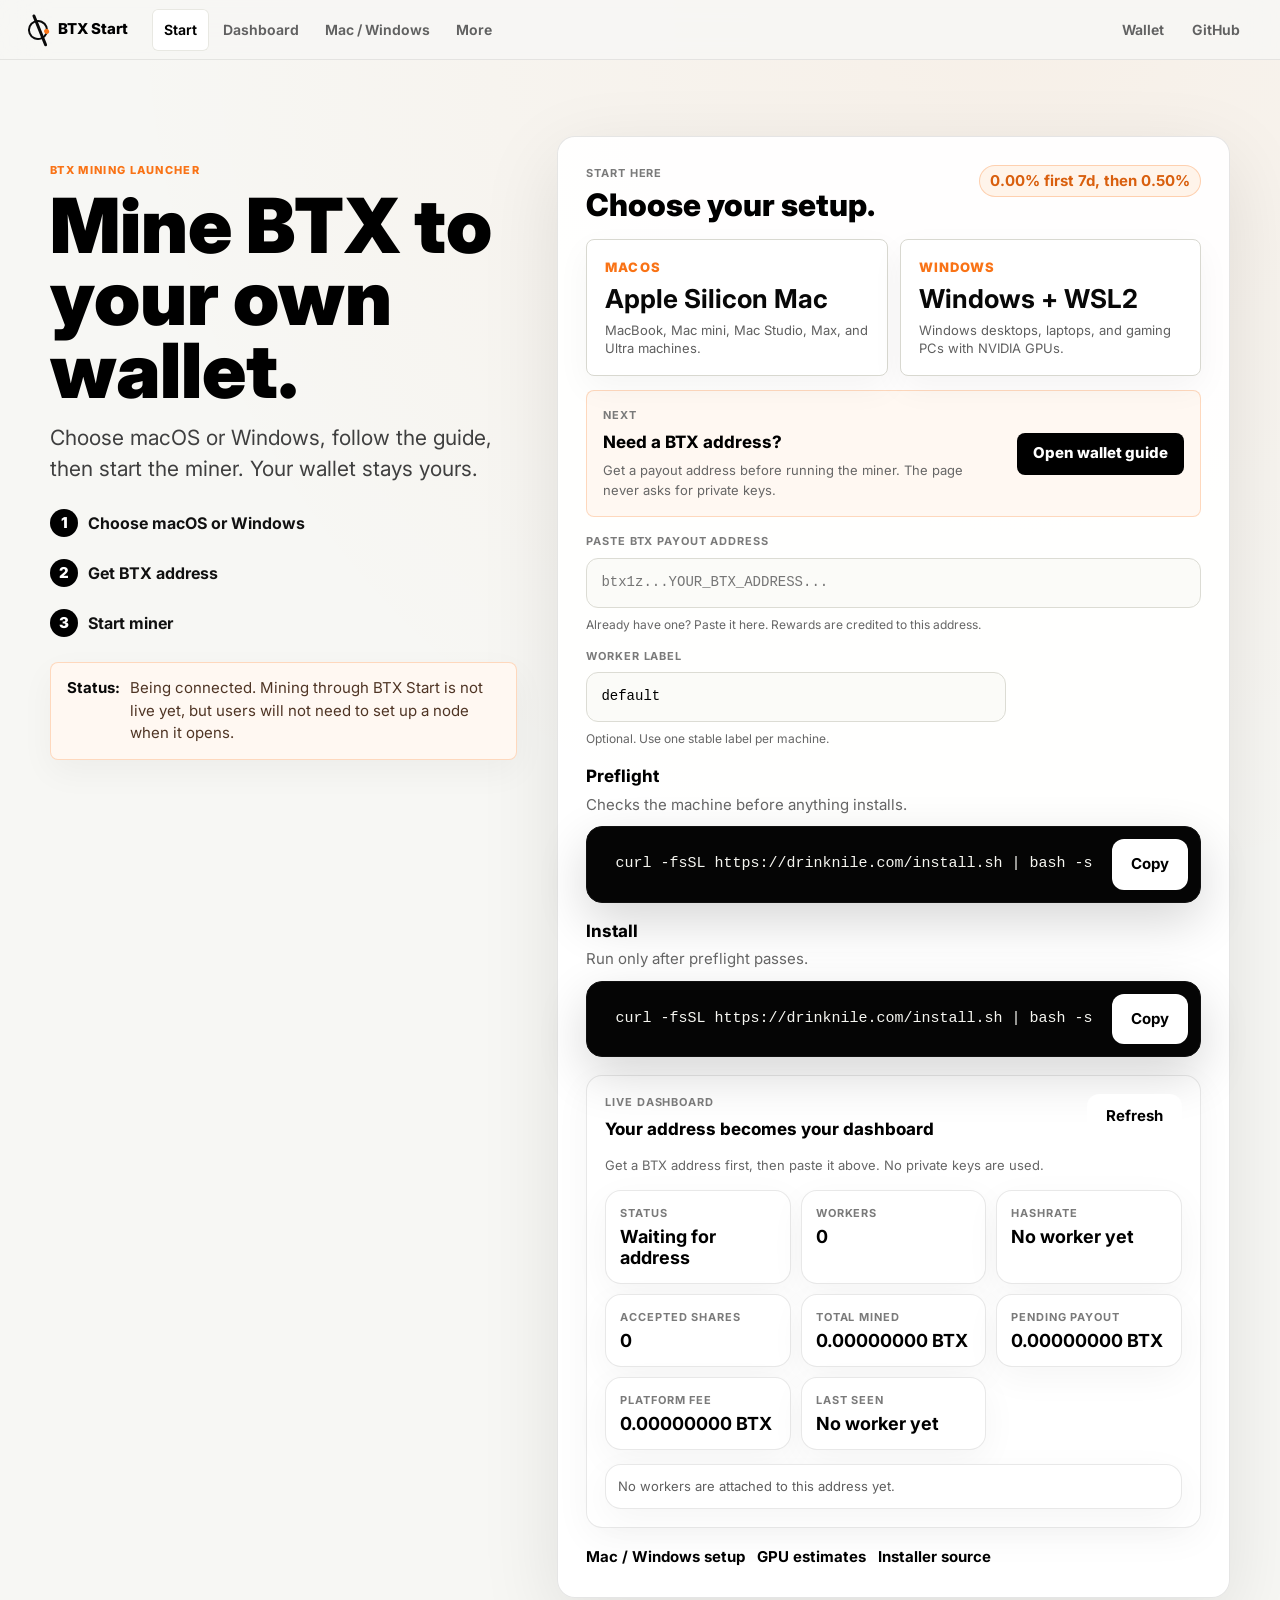
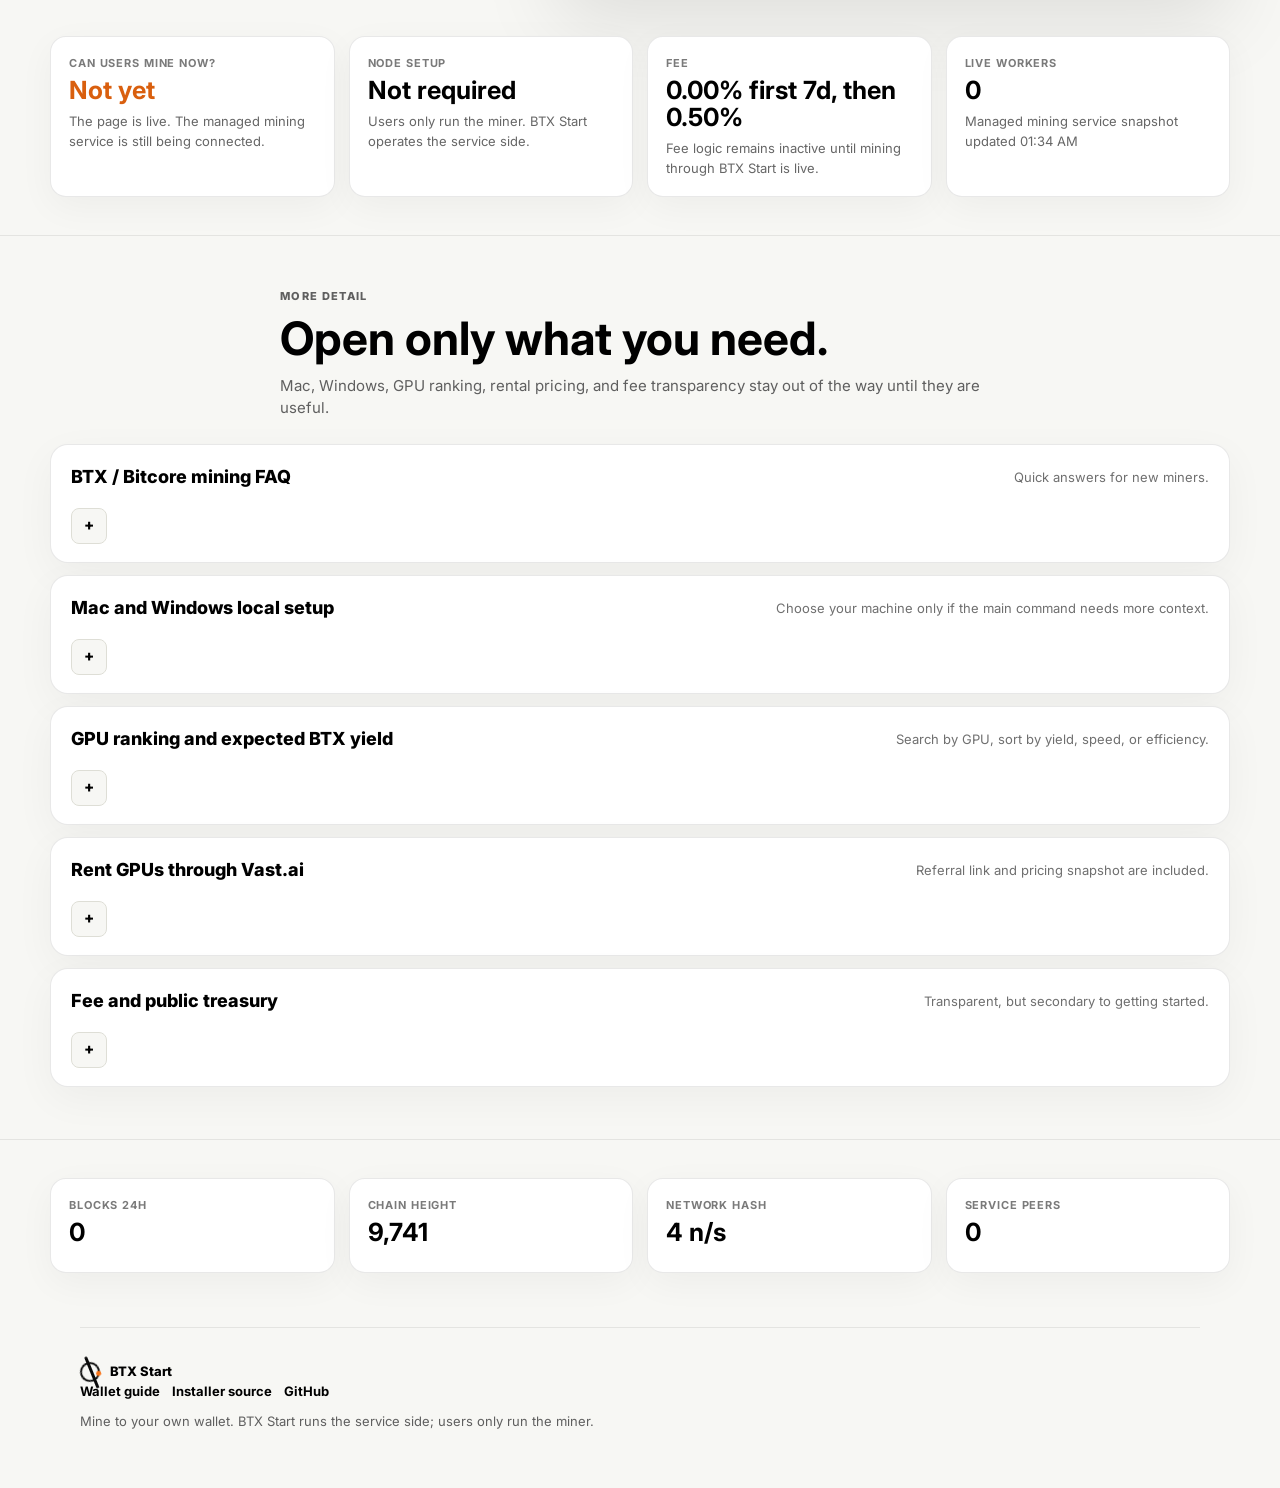
==== commit 731d4016: "Make OS choice first in setup" ====
--- a/index.html
+++ b/index.html
@@ -155,12 +155,12 @@
           <p class="eyebrow">BTX mining launcher</p>
           <h1 id="hero-title">Mine BTX to your own wallet.</h1>
           <p>
-            Get a BTX address, paste it here, then start the miner. Your wallet stays yours.
+            Choose macOS or Windows, follow the guide, then start the miner. Your wallet stays yours.
           </p>
           <ol class="start-steps" aria-label="Start mining steps">
-            <li><span>1</span><strong>Get BTX address</strong></li>
-            <li><span>2</span><strong>Paste address</strong></li>
-            <li><span>3</span><strong>Preflight + install</strong></li>
+            <li><span>1</span><strong>Choose macOS or Windows</strong></li>
+            <li><span>2</span><strong>Get BTX address</strong></li>
+            <li><span>3</span><strong>Start miner</strong></li>
           </ol>
           <div class="backend-pill warning">
             <strong>Status:</strong>
@@ -172,22 +172,35 @@
           <div class="mining-card-header">
             <div>
               <span class="metric-label">Start here</span>
-              <h2>Get an address. Start mining.</h2>
+              <h2>Choose your setup.</h2>
             </div>
             <span class="fee-badge" id="platform-fee-hero">0% first 7d</span>
           </div>
 
+          <section class="os-first" aria-label="Choose operating system">
+            <a class="os-first-card" href="MAC_SETUP.md">
+              <span>macOS</span>
+              <strong>Apple Silicon Mac</strong>
+              <small>MacBook, Mac mini, Mac Studio, Max, and Ultra machines.</small>
+            </a>
+            <a class="os-first-card" href="WINDOWS_SETUP.md">
+              <span>Windows</span>
+              <strong>Windows + WSL2</strong>
+              <small>Windows desktops, laptops, and gaming PCs with NVIDIA GPUs.</small>
+            </a>
+          </section>
+
           <section class="wallet-first" aria-label="Get a BTX payout address">
             <div>
-              <span class="metric-label">Step 1</span>
-              <h3>Get a BTX payout address</h3>
-              <p>New miners need a BTX address before running the miner. The page never asks for private keys.</p>
+              <span class="metric-label">Next</span>
+              <h3>Need a BTX address?</h3>
+              <p>Get a payout address before running the miner. The page never asks for private keys.</p>
             </div>
             <a class="primary-link" href="WALLET_SETUP.md">Open wallet guide</a>
           </section>
 
           <label class="address-builder" for="btx-address-input">
-            <span>Step 2: paste BTX payout address</span>
+            <span>Paste BTX payout address</span>
             <input
               id="btx-address-input"
               type="text"
@@ -217,7 +230,7 @@
 
           <div class="command-block">
             <div>
-              <h3>Step 3A: Preflight</h3>
+              <h3>Preflight</h3>
               <p>Checks the machine before anything installs.</p>
             </div>
             <div class="command-panel">
@@ -230,7 +243,7 @@
 
           <div class="command-block">
             <div>
-              <h3>Step 3B: Install</h3>
+              <h3>Install</h3>
               <p>Run only after preflight passes.</p>
             </div>
             <div class="command-panel">
--- a/assets/styles.css
+++ b/assets/styles.css
@@ -95,6 +95,25 @@
   min-height: 42px;
 }
 
+.os-first-card {
+  border-color: rgba(0, 0, 0, 0.1);
+  background: #ffffff;
+  box-shadow: 0 12px 34px rgba(0, 0, 0, 0.045);
+}
+
+.os-first-card:hover {
+  border-color: rgba(249, 115, 22, 0.5);
+  box-shadow: 0 12px 34px rgba(0, 0, 0, 0.045), 0 0 0 4px rgba(249, 115, 22, 0.1);
+}
+
+.os-first-card strong {
+  color: #000000;
+}
+
+.os-first-card small {
+  color: #666666;
+}
+
 .start-steps span {
   width: 28px;
   height: 28px;
@@ -835,6 +854,51 @@
   max-width: 760px;
   margin-bottom: 0;
   color: var(--muted);
+}
+
+.os-first {
+  display: grid;
+  grid-template-columns: repeat(2, minmax(0, 1fr));
+  gap: 12px;
+  margin-bottom: 14px;
+}
+
+.os-first-card {
+  min-width: 0;
+  display: grid;
+  gap: 8px;
+  padding: 18px;
+  border: 1px solid var(--line-strong);
+  border-radius: 8px;
+  background: var(--bg-panel);
+  color: var(--fg);
+  text-decoration: none;
+}
+
+.os-first-card:hover {
+  border-color: var(--orange);
+  box-shadow: 0 0 0 3px rgba(255, 123, 0, 0.12);
+}
+
+.os-first-card span {
+  color: var(--orange);
+  font-size: 13px;
+  font-weight: 850;
+  letter-spacing: 0.08em;
+  text-transform: uppercase;
+}
+
+.os-first-card strong {
+  display: block;
+  color: var(--fg);
+  font-size: 26px;
+  line-height: 1.05;
+}
+
+.os-first-card small {
+  color: var(--muted);
+  font-size: 13px;
+  line-height: 1.4;
 }
 
 .wallet-first {
@@ -2226,6 +2290,10 @@
 
   .command-panel code {
     padding: 12px;
+  }
+
+  .os-first {
+    grid-template-columns: 1fr;
   }
 
   .wallet-first {
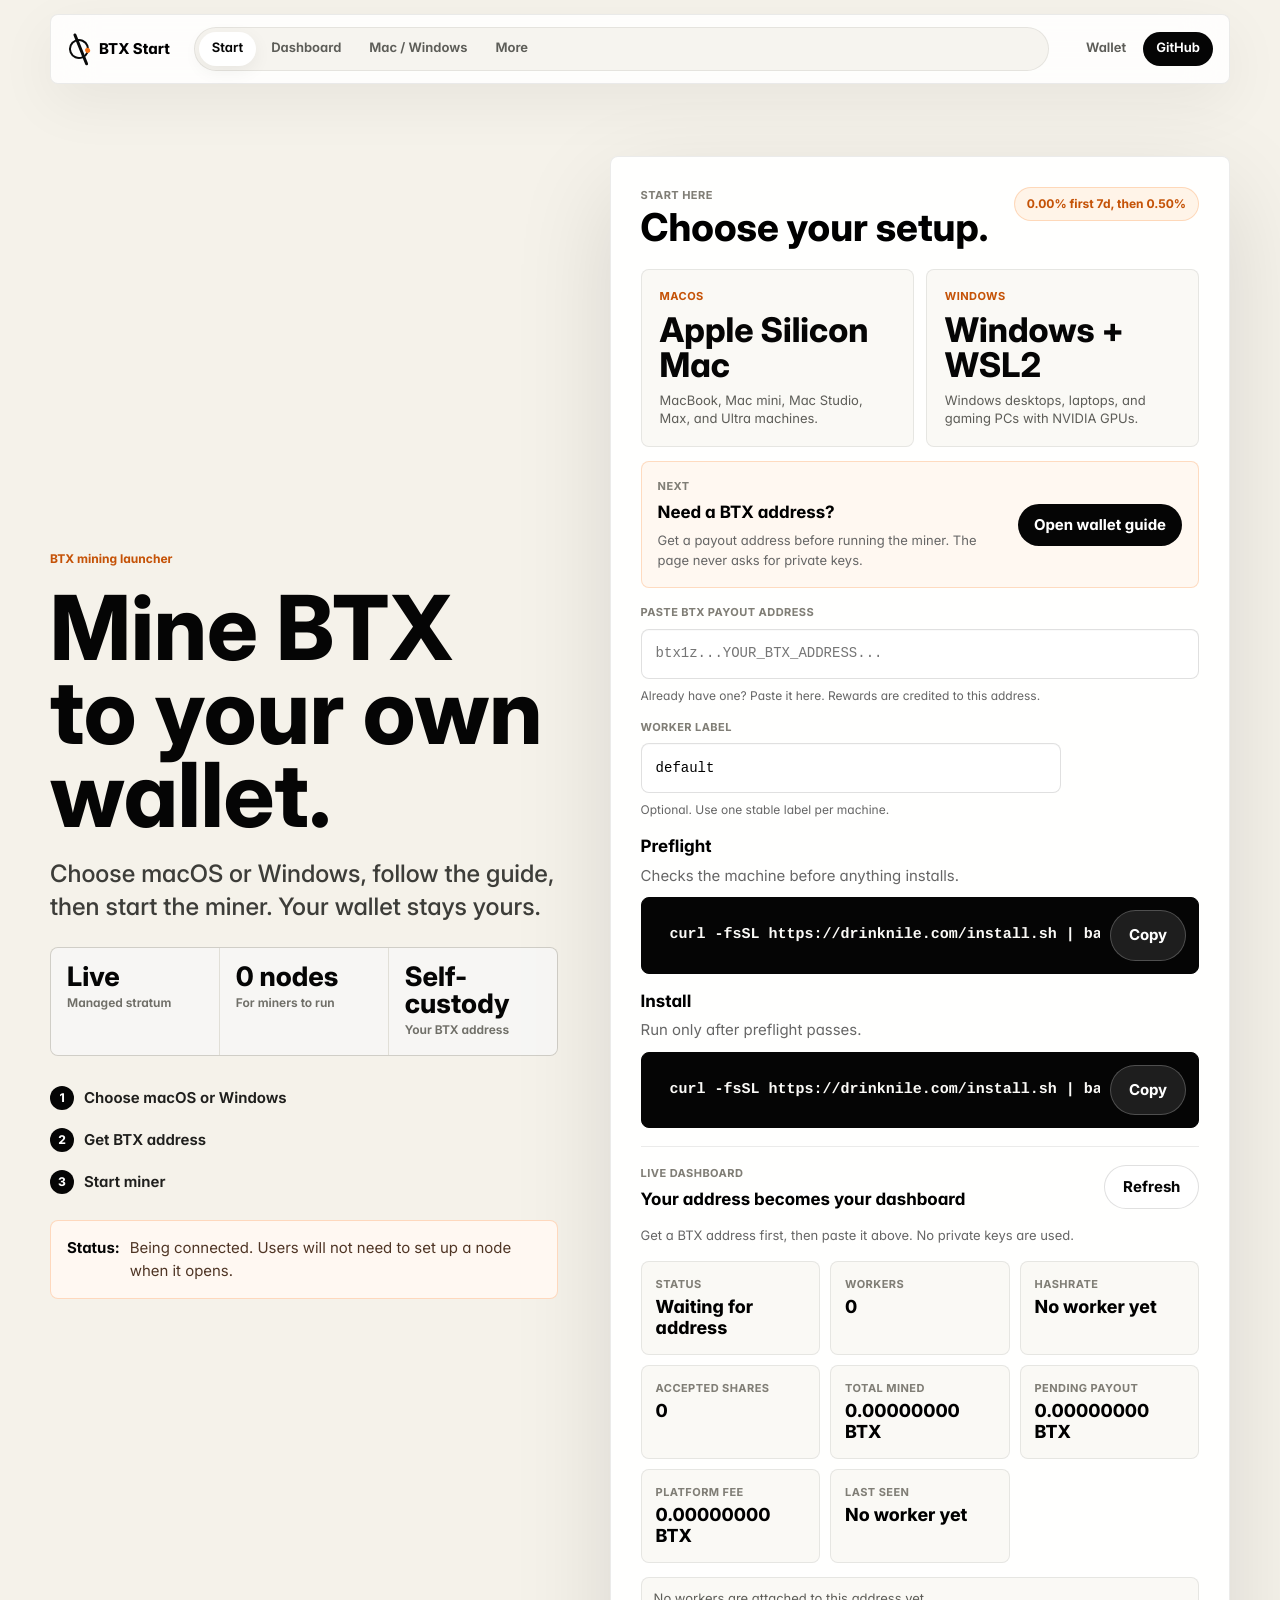
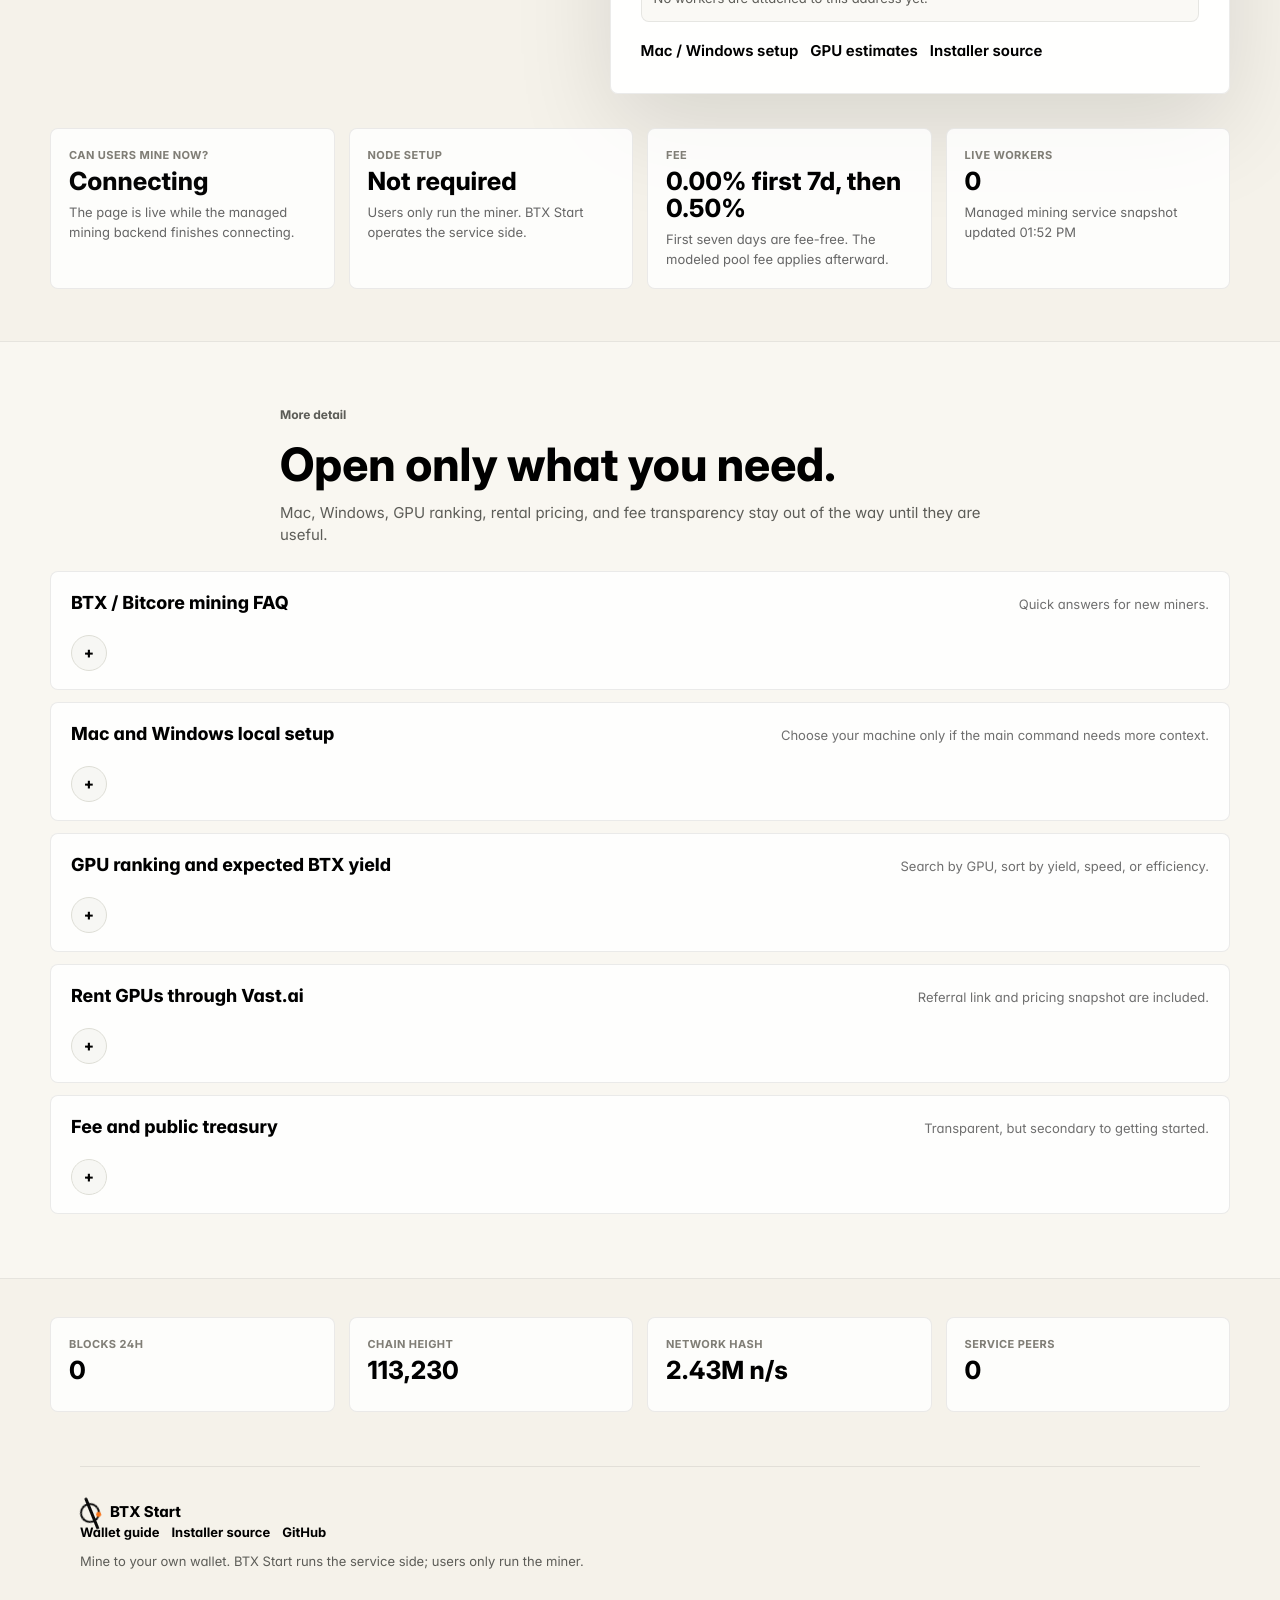
==== commit 2699921d: "Polish mining homepage presentation" ====
--- a/index.html
+++ b/index.html
@@ -157,14 +157,28 @@
           <p>
             Choose macOS or Windows, follow the guide, then start the miner. Your wallet stays yours.
           </p>
+          <div class="hero-proof" aria-label="BTX Start service proof">
+            <article>
+              <strong>Live</strong>
+              <span>Managed stratum</span>
+            </article>
+            <article>
+              <strong>0 nodes</strong>
+              <span>For miners to run</span>
+            </article>
+            <article>
+              <strong>Self-custody</strong>
+              <span>Your BTX address</span>
+            </article>
+          </div>
           <ol class="start-steps" aria-label="Start mining steps">
             <li><span>1</span><strong>Choose macOS or Windows</strong></li>
             <li><span>2</span><strong>Get BTX address</strong></li>
             <li><span>3</span><strong>Start miner</strong></li>
           </ol>
-          <div class="backend-pill warning">
+          <div class="backend-pill live" id="service-status-pill">
             <strong>Status:</strong>
-            <span>Being connected. Mining through BTX Start is not live yet, but users will not need to set up a node when it opens.</span>
+            <span id="service-status-text">Live backend. Users connect to BTX Start and do not need to set up a node.</span>
           </div>
         </div>
 
@@ -317,8 +331,8 @@
       <section class="status-strip" id="status" aria-label="BTX Start status">
         <article>
           <span class="metric-label">Can users mine now?</span>
-          <strong>Not yet</strong>
-          <p>The page is live. The managed mining service is still being connected.</p>
+          <strong id="backend-live-status">Live</strong>
+          <p id="backend-live-copy">The page, API, stratum endpoint, and full node are active.</p>
         </article>
         <article>
           <span class="metric-label">Node setup</span>
@@ -328,7 +342,7 @@
         <article>
           <span class="metric-label">Fee</span>
           <strong id="backend-live-fee">0% first 7d</strong>
-          <p>Fee logic remains inactive until mining through BTX Start is live.</p>
+          <p>First seven days are fee-free. The modeled pool fee applies afterward.</p>
         </article>
         <article>
           <span class="metric-label">Live workers</span>
--- a/assets/styles.css
+++ b/assets/styles.css
@@ -2835,3 +2835,419 @@
     background: #f7f7f4;
   }
 }
+
+/* Premium landing polish inspired by institutional crypto homepages. */
+:root {
+  --bg: #f5f2ea;
+  --bg-soft: #ffffff;
+  --bg-panel: #ffffff;
+  --fg: #050505;
+  --muted: #5d5d58;
+  --quiet: #8c8a82;
+  --orange: #f97316;
+  --orange-dark: #c55308;
+  --line: #e4e0d7;
+  --line-strong: #d5d0c4;
+  --shadow: rgba(5, 5, 5, 0.08);
+}
+
+html {
+  background: var(--bg);
+}
+
+body {
+  background: var(--bg);
+  color: var(--fg);
+  font-family: "Inter", -apple-system, BlinkMacSystemFont, "Segoe UI", sans-serif;
+  font-feature-settings: "cv02", "cv03", "cv04", "cv11";
+  -webkit-font-smoothing: antialiased;
+  text-rendering: geometricPrecision;
+}
+
+.topnav {
+  width: min(1180px, calc(100% - 32px));
+  min-height: 70px;
+  margin: 14px auto 0;
+  padding: 0 16px 0 18px;
+  border: 1px solid rgba(5, 5, 5, 0.08);
+  border-radius: 8px;
+  background: rgba(255, 255, 255, 0.86);
+  box-shadow: 0 18px 60px rgba(5, 5, 5, 0.06);
+}
+
+.brand {
+  font-size: 15px;
+  font-weight: 760;
+  letter-spacing: 0;
+}
+
+.nav-links {
+  padding: 4px;
+  border: 1px solid rgba(5, 5, 5, 0.07);
+  border-radius: 999px;
+  background: #f6f4ef;
+}
+
+.nav-links a,
+.nav-actions a {
+  min-height: 34px;
+  padding: 0 13px;
+  border-radius: 999px;
+  color: #5d5d58;
+  font-size: 13px;
+  font-weight: 650;
+}
+
+.nav-links a[aria-current="page"],
+.nav-links a:hover,
+.nav-actions a:hover {
+  color: #050505;
+  background: #ffffff;
+  box-shadow: 0 5px 18px rgba(5, 5, 5, 0.06);
+}
+
+.nav-actions a:last-child {
+  color: #ffffff;
+  background: #050505;
+}
+
+.simple-hero {
+  width: min(1180px, calc(100% - 32px));
+  min-height: calc(100svh - 118px);
+  padding: 72px 0 34px;
+  grid-template-columns: minmax(0, 0.9fr) minmax(440px, 1.1fr);
+  gap: 52px;
+  align-items: center;
+}
+
+.simple-hero-copy {
+  top: 96px;
+  padding-top: 0;
+}
+
+.eyebrow {
+  margin-bottom: 18px;
+  color: var(--orange-dark);
+  font-size: 12px;
+  font-weight: 720;
+  letter-spacing: 0;
+  text-transform: none;
+}
+
+.simple-hero h1,
+h1 {
+  max-width: 690px;
+  margin-bottom: 22px;
+  color: #050505;
+  font-size: clamp(52px, 7vw, 92px);
+  font-weight: 760;
+  line-height: 0.93;
+  letter-spacing: 0;
+}
+
+.simple-hero-copy > p:not(.eyebrow) {
+  max-width: 620px;
+  margin-bottom: 24px;
+  color: #3d3d39;
+  font-size: clamp(19px, 2.1vw, 24px);
+  line-height: 1.36;
+  font-weight: 520;
+}
+
+.hero-proof {
+  display: grid;
+  grid-template-columns: repeat(3, minmax(0, 1fr));
+  gap: 1px;
+  margin: 0 0 24px;
+  overflow: hidden;
+  border: 1px solid rgba(5, 5, 5, 0.08);
+  border-radius: 8px;
+  background: rgba(5, 5, 5, 0.08);
+}
+
+.hero-proof article {
+  min-width: 0;
+  padding: 16px;
+  background: rgba(255, 255, 255, 0.72);
+}
+
+.hero-proof strong {
+  display: block;
+  margin-bottom: 3px;
+  color: #050505;
+  font-size: clamp(20px, 2.1vw, 30px);
+  font-weight: 760;
+  line-height: 1;
+}
+
+.hero-proof span {
+  display: block;
+  color: #706f68;
+  font-size: 12px;
+  font-weight: 650;
+}
+
+.start-steps {
+  gap: 6px;
+  margin-bottom: 20px;
+}
+
+.start-steps li {
+  min-height: 36px;
+}
+
+.start-steps span {
+  width: 24px;
+  height: 24px;
+  background: #050505;
+  font-size: 12px;
+  font-weight: 760;
+}
+
+.start-steps strong {
+  color: #1f1f1d;
+  font-size: 15px;
+  font-weight: 650;
+}
+
+.backend-pill {
+  padding: 16px;
+  border-radius: 8px;
+  border-color: rgba(5, 5, 5, 0.08);
+  background: rgba(255, 255, 255, 0.72);
+  box-shadow: none;
+}
+
+.backend-pill.live {
+  border-color: rgba(249, 115, 22, 0.28);
+  background: #fff8f1;
+}
+
+.mining-card {
+  padding: 30px;
+  border-radius: 8px;
+  border-color: rgba(5, 5, 5, 0.08);
+  background: rgba(255, 255, 255, 0.94);
+  box-shadow: 0 34px 100px rgba(5, 5, 5, 0.12);
+}
+
+.mining-card-header {
+  margin-bottom: 22px;
+}
+
+.mining-card h2 {
+  font-size: clamp(28px, 3vw, 40px);
+  font-weight: 760;
+  line-height: 0.98;
+  letter-spacing: 0;
+}
+
+.metric-label,
+.address-builder span,
+.filter-row span {
+  color: #807e76;
+  font-size: 11px;
+  font-weight: 720;
+  letter-spacing: 0.04em;
+}
+
+.fee-badge,
+.confidence {
+  min-height: 34px;
+  padding: 0 12px;
+  border-radius: 999px;
+  border-color: rgba(249, 115, 22, 0.22);
+  background: #fff4e8;
+  color: var(--orange-dark);
+  font-size: 12px;
+  font-weight: 720;
+}
+
+.os-first-card {
+  border-radius: 8px;
+  border-color: rgba(5, 5, 5, 0.08);
+  background: #faf9f5;
+  box-shadow: none;
+  transition: border-color 160ms ease, background 160ms ease, transform 160ms ease;
+}
+
+.os-first-card:hover {
+  border-color: rgba(249, 115, 22, 0.56);
+  background: #ffffff;
+  transform: translateY(-1px);
+  box-shadow: none;
+}
+
+.os-first-card span {
+  color: var(--orange-dark);
+  font-size: 11px;
+  font-weight: 720;
+  letter-spacing: 0.04em;
+}
+
+.os-first-card strong {
+  font-size: clamp(24px, 2.7vw, 34px);
+  font-weight: 760;
+  letter-spacing: 0;
+}
+
+.wallet-first {
+  border-radius: 8px;
+  border-color: rgba(249, 115, 22, 0.22);
+  background: #fff8f1;
+}
+
+.wallet-first h3,
+.command-block h3,
+.personal-dashboard-header h3 {
+  font-weight: 720;
+}
+
+.primary-link {
+  min-height: 42px;
+  border-radius: 999px;
+  background: #050505;
+  font-weight: 720;
+}
+
+.address-builder input,
+.filter-row input,
+.filter-row select {
+  border-radius: 8px;
+  border-color: rgba(5, 5, 5, 0.12);
+  background: #ffffff;
+  box-shadow: inset 0 1px 0 rgba(5, 5, 5, 0.02);
+}
+
+.command-panel {
+  border-radius: 8px;
+  border-color: #050505;
+  background: #050505;
+  box-shadow: none;
+}
+
+.command-panel code {
+  color: #fbfaf7;
+  font-weight: 650;
+}
+
+.icon-button {
+  border-radius: 999px;
+  border-color: rgba(5, 5, 5, 0.12);
+  color: #050505;
+  background: #ffffff;
+  font-weight: 720;
+}
+
+.command-panel .icon-button {
+  border-color: rgba(255, 255, 255, 0.22);
+  color: #ffffff;
+  background: rgba(255, 255, 255, 0.1);
+}
+
+.personal-dashboard {
+  padding: 18px 0 0;
+  border: 0;
+  border-top: 1px solid rgba(5, 5, 5, 0.08);
+  border-radius: 0;
+  background: transparent;
+  box-shadow: none;
+}
+
+.dashboard-metrics article,
+.dashboard-worker-list {
+  border-radius: 8px;
+  border-color: rgba(5, 5, 5, 0.08);
+  background: #faf9f5;
+  box-shadow: none;
+}
+
+.dashboard-metrics strong,
+.dashboard-worker-list strong {
+  font-weight: 760;
+}
+
+.quick-links a {
+  font-weight: 650;
+}
+
+.status-strip {
+  width: min(1180px, calc(100% - 32px));
+  padding-bottom: 52px;
+}
+
+.status-strip article,
+.live-stats article,
+.setup-choice-card,
+.setup-os-panel,
+.seo-faq-grid article,
+.treasury-card,
+.tracker-grid article,
+.profile-metric,
+.reference-panel,
+.table-wrap {
+  border-radius: 8px;
+  border-color: rgba(5, 5, 5, 0.08);
+  background: rgba(255, 255, 255, 0.82);
+  box-shadow: none;
+}
+
+.status-strip strong,
+.live-stats strong,
+.profile-metric strong,
+.treasury-card strong {
+  font-weight: 760;
+}
+
+.status-strip article:first-child strong {
+  color: #050505;
+}
+
+.reference-band {
+  padding: 64px 24px;
+  border-top: 1px solid rgba(5, 5, 5, 0.08);
+  border-bottom: 1px solid rgba(5, 5, 5, 0.08);
+  background: #f9f7f1;
+}
+
+.section-heading h2,
+.reference-panel summary span {
+  letter-spacing: 0;
+  font-weight: 760;
+}
+
+.reference-panel summary {
+  min-height: 82px;
+}
+
+.reference-panel summary::after {
+  border-radius: 999px;
+}
+
+th {
+  background: #f3f0e8;
+  color: #77746c;
+}
+
+.footer {
+  background: #f5f2ea;
+}
+
+@media (max-width: 920px) {
+  .topnav,
+  .simple-hero,
+  .status-strip,
+  .live-stats {
+    width: calc(100% - 24px);
+  }
+
+  .simple-hero {
+    min-height: auto;
+    padding-top: 42px;
+    gap: 28px;
+  }
+
+  .hero-proof {
+    grid-template-columns: 1fr;
+  }
+}
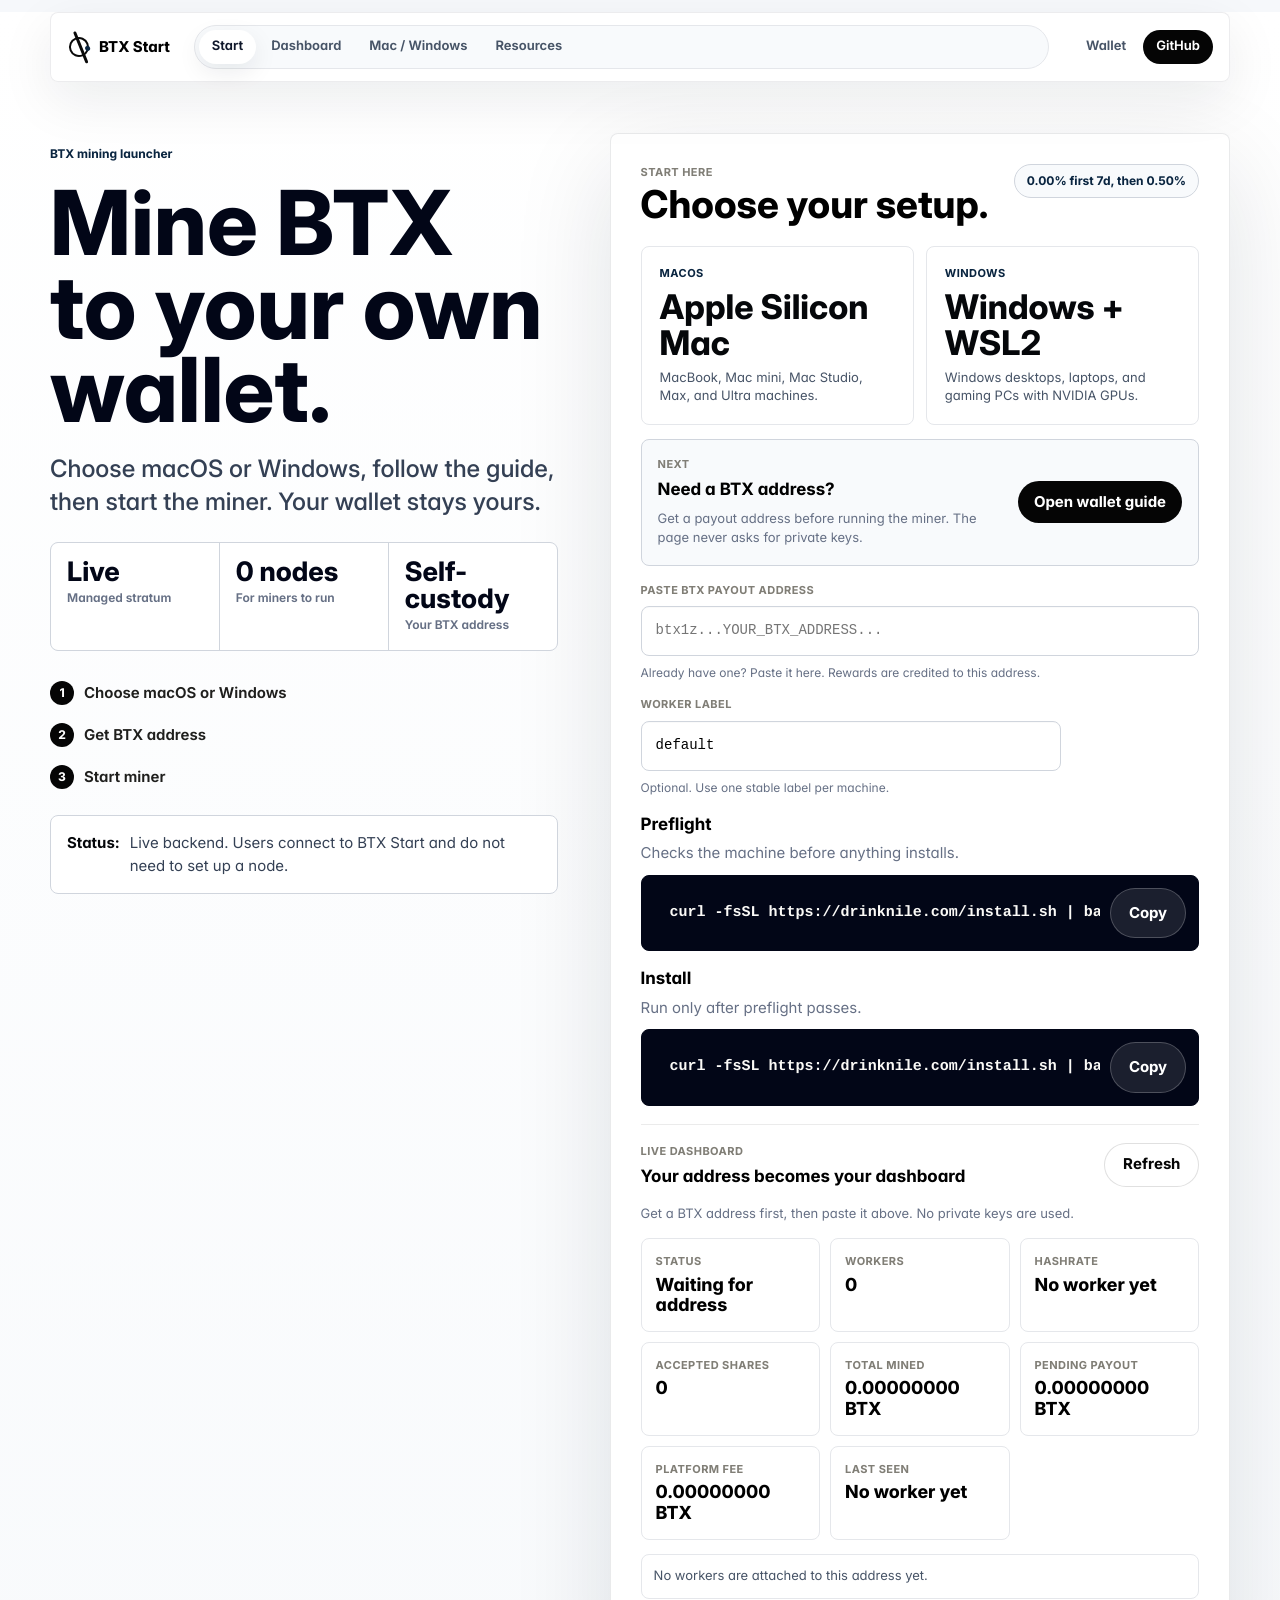
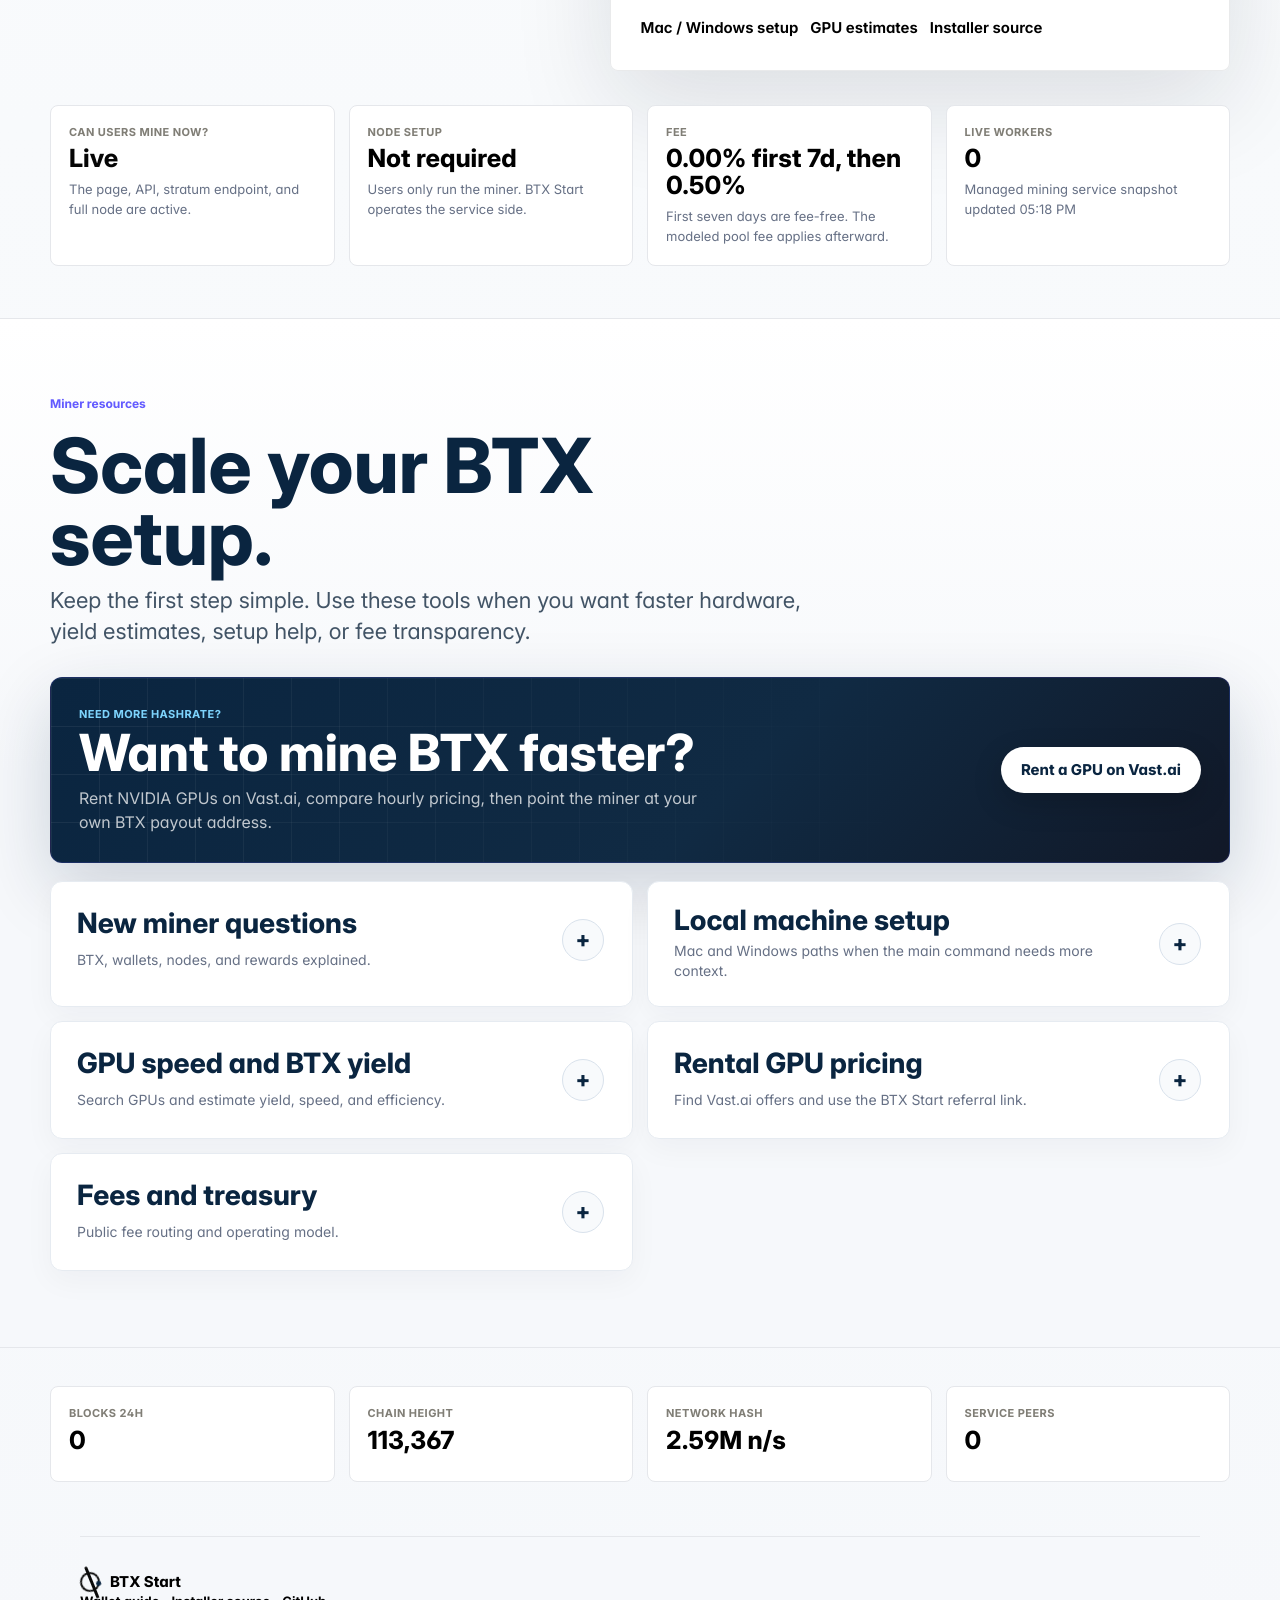
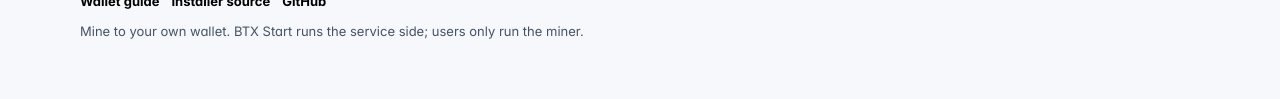
==== commit 8bf719d3: "Improve resource section and Vast GPU CTA" ====
--- a/index.html
+++ b/index.html
@@ -141,7 +141,7 @@
         <a href="#start" aria-current="page">Start</a>
         <a href="#dashboard-card">Dashboard</a>
         <a href="#track-panel">Mac / Windows</a>
-        <a href="#reference">More</a>
+        <a href="#reference">Resources</a>
       </div>
       <div class="nav-actions">
         <a href="WALLET_SETUP.md">Wallet</a>
@@ -353,18 +353,31 @@
 
       <section class="reference-band" id="reference" aria-labelledby="reference-title">
         <div class="section-heading compact">
-          <p class="eyebrow">More detail</p>
-          <h2 id="reference-title">Open only what you need.</h2>
+          <p class="eyebrow">Miner resources</p>
+          <h2 id="reference-title">Scale your BTX setup.</h2>
           <p>
-            Mac, Windows, GPU ranking, rental pricing, and fee transparency stay out of the way until they are useful.
+            Keep the first step simple. Use these tools when you want faster hardware, yield estimates, setup help, or fee transparency.
           </p>
         </div>
+
+        <aside class="reference-cta" aria-label="Rent a GPU through Vast.ai">
+          <div>
+            <span class="metric-label">Need more hashrate?</span>
+            <h3>Want to mine BTX faster?</h3>
+            <p>
+              Rent NVIDIA GPUs on Vast.ai, compare hourly pricing, then point the miner at your own BTX payout address.
+            </p>
+          </div>
+          <a class="reference-cta-link" href="https://cloud.vast.ai/?ref_id=556354" target="_blank" rel="sponsored noreferrer">
+            Rent a GPU on Vast.ai
+          </a>
+        </aside>
 
         <div class="reference-list">
           <details class="reference-panel">
             <summary>
-              <span>BTX / Bitcore mining FAQ</span>
-              <small>Quick answers for new miners.</small>
+              <span>New miner questions</span>
+              <small>BTX, wallets, nodes, and rewards explained.</small>
             </summary>
             <div class="reference-content">
               <div class="seo-faq-grid">
@@ -402,8 +415,8 @@
 
           <details class="reference-panel" id="track-panel">
             <summary>
-              <span>Mac and Windows local setup</span>
-              <small>Choose your machine only if the main command needs more context.</small>
+              <span>Local machine setup</span>
+              <small>Mac and Windows paths when the main command needs more context.</small>
             </summary>
             <div class="reference-content">
               <div class="setup-choice-grid">
@@ -519,8 +532,8 @@
 
           <details class="reference-panel" id="gpu-panel">
             <summary>
-              <span>GPU ranking and expected BTX yield</span>
-              <small>Search by GPU, sort by yield, speed, or efficiency.</small>
+              <span>GPU speed and BTX yield</span>
+              <small>Search GPUs and estimate yield, speed, and efficiency.</small>
             </summary>
             <div class="reference-content">
               <div class="profile-metrics">
@@ -586,8 +599,8 @@
 
           <details class="reference-panel">
             <summary>
-              <span>Rent GPUs through Vast.ai</span>
-              <small>Referral link and pricing snapshot are included.</small>
+              <span>Rental GPU pricing</span>
+              <small>Find Vast.ai offers and use the BTX Start referral link.</small>
             </summary>
             <div class="reference-content">
               <div class="backend-pill">
@@ -662,8 +675,8 @@
 
           <details class="reference-panel">
             <summary>
-              <span>Fee and public treasury</span>
-              <small>Transparent, but secondary to getting started.</small>
+              <span>Fees and treasury</span>
+              <small>Public fee routing and operating model.</small>
             </summary>
             <div class="reference-content">
               <div class="treasury-grid">
--- a/assets/styles.css
+++ b/assets/styles.css
@@ -2838,7 +2838,7 @@
 
 /* Premium landing polish inspired by institutional crypto homepages. */
 :root {
-  --bg: #f5f2ea;
+  --bg: #f6f8fb;
   --bg-soft: #ffffff;
   --bg-panel: #ffffff;
   --fg: #050505;
@@ -3066,7 +3066,7 @@
 .os-first-card {
   border-radius: 8px;
   border-color: rgba(5, 5, 5, 0.08);
-  background: #faf9f5;
+  background: #ffffff;
   box-shadow: none;
   transition: border-color 160ms ease, background 160ms ease, transform 160ms ease;
 }
@@ -3158,7 +3158,7 @@
 .dashboard-worker-list {
   border-radius: 8px;
   border-color: rgba(5, 5, 5, 0.08);
-  background: #faf9f5;
+  background: #ffffff;
   box-shadow: none;
 }
 
@@ -3207,7 +3207,7 @@
   padding: 64px 24px;
   border-top: 1px solid rgba(5, 5, 5, 0.08);
   border-bottom: 1px solid rgba(5, 5, 5, 0.08);
-  background: #f9f7f1;
+  background: #f6f8fb;
 }
 
 .section-heading h2,
@@ -3225,12 +3225,12 @@
 }
 
 th {
-  background: #f3f0e8;
+  background: #f8fafc;
   color: #77746c;
 }
 
 .footer {
-  background: #f5f2ea;
+  background: #f6f8fb;
 }
 
 @media (max-width: 920px) {
@@ -3251,3 +3251,436 @@
     grid-template-columns: 1fr;
   }
 }
+
+/* Cool fintech pass: neutral Stripe-like surfaces and higher hero start. */
+:root {
+  --bg: #f6f8fb;
+  --bg-soft: #ffffff;
+  --bg-panel: #ffffff;
+  --fg: #05070a;
+  --muted: #475467;
+  --quiet: #667085;
+  --orange: #0a2540;
+  --orange-dark: #0a2540;
+  --line: #e5e7eb;
+  --line-strong: #d0d5dd;
+  --shadow: rgba(15, 23, 42, 0.08);
+}
+
+html,
+body {
+  background: #f6f8fb;
+}
+
+body {
+  background:
+    linear-gradient(180deg, #ffffff 0%, #f8fafc 52%, #f6f8fb 100%);
+}
+
+.topnav {
+  margin-top: 12px;
+  background: rgba(255, 255, 255, 0.92);
+  border-color: rgba(15, 23, 42, 0.08);
+  box-shadow: 0 18px 54px rgba(15, 23, 42, 0.08);
+}
+
+.nav-links {
+  background: #f8fafc;
+  border-color: #e5e7eb;
+}
+
+.nav-links a,
+.nav-actions a {
+  color: #475467;
+}
+
+.nav-links a[aria-current="page"],
+.nav-links a:hover,
+.nav-actions a:hover {
+  color: #0f172a;
+  background: #ffffff;
+  box-shadow: 0 8px 24px rgba(15, 23, 42, 0.08);
+}
+
+.simple-hero {
+  min-height: auto;
+  padding-top: clamp(28px, 4vw, 52px);
+  align-items: start;
+}
+
+.simple-hero-copy {
+  top: 92px;
+  padding-top: clamp(4px, 1vw, 12px);
+}
+
+.eyebrow,
+.os-first-card span {
+  color: #0a2540;
+}
+
+.simple-hero h1,
+h1 {
+  color: #020617;
+}
+
+.simple-hero-copy > p:not(.eyebrow) {
+  color: #344054;
+}
+
+.hero-proof {
+  border-color: #d0d5dd;
+  background: #d0d5dd;
+}
+
+.hero-proof article {
+  background: #ffffff;
+}
+
+.hero-proof strong {
+  color: #020617;
+}
+
+.hero-proof span,
+.address-builder small,
+.command-block p,
+.wallet-first p,
+.personal-dashboard > p,
+.status-strip p,
+.live-stats p,
+.setup-choice-card p,
+.seo-faq-grid p,
+.treasury-card p,
+.tracker-grid p,
+.profile-metric p,
+.fine-print {
+  color: #667085;
+}
+
+.backend-pill,
+.backend-pill.live,
+.backend-pill.warning {
+  border-color: #d0d5dd;
+  background: #ffffff;
+  color: #344054;
+}
+
+.mining-card {
+  border-color: rgba(15, 23, 42, 0.09);
+  background: rgba(255, 255, 255, 0.96);
+  box-shadow: 0 34px 100px rgba(15, 23, 42, 0.12);
+}
+
+.fee-badge,
+.confidence {
+  border-color: #d0d5dd;
+  background: #f8fafc;
+  color: #0a2540;
+}
+
+.os-first-card,
+.dashboard-metrics article,
+.dashboard-worker-list {
+  border-color: #e5e7eb;
+  background: #ffffff;
+}
+
+.os-first-card:hover {
+  border-color: #98a2b3;
+  background: #f8fafc;
+}
+
+.wallet-first {
+  border-color: #d0d5dd;
+  background: #f8fafc;
+}
+
+.address-builder input,
+.filter-row input,
+.filter-row select {
+  border-color: #d0d5dd;
+  background: #ffffff;
+}
+
+.address-builder input:focus,
+.filter-row input:focus,
+.filter-row select:focus {
+  border-color: #0a2540;
+  box-shadow: 0 0 0 4px rgba(10, 37, 64, 0.1);
+}
+
+.command-panel {
+  border-color: #020617;
+  background: #020617;
+}
+
+.status-strip article,
+.live-stats article,
+.setup-choice-card,
+.setup-os-panel,
+.seo-faq-grid article,
+.treasury-card,
+.tracker-grid article,
+.profile-metric,
+.reference-panel,
+.table-wrap {
+  border-color: #e5e7eb;
+  background: #ffffff;
+}
+
+.reference-band,
+.footer {
+  background: #f6f8fb;
+  border-color: #e5e7eb;
+}
+
+th {
+  color: #667085;
+  background: #f8fafc;
+}
+
+td {
+  border-bottom-color: #eef2f6;
+}
+
+@media (max-width: 920px) {
+  body {
+    background: #f6f8fb;
+  }
+
+  .simple-hero {
+    padding-top: 22px;
+  }
+
+  .topnav {
+    margin-top: 8px;
+    background: rgba(255, 255, 255, 0.96);
+  }
+}
+
+/* Resource modules: compact Stripe-inspired cards and Vast acceleration CTA. */
+.reference-band {
+  padding: 76px 24px;
+  background:
+    linear-gradient(180deg, #ffffff 0%, #f6f8fb 44%, #f6f8fb 100%);
+}
+
+.reference-band > .section-heading {
+  width: min(1180px, 100%);
+  max-width: 1180px;
+  margin: 0 auto 28px;
+}
+
+.reference-band > .section-heading .eyebrow {
+  color: #635bff;
+}
+
+.reference-band > .section-heading h2 {
+  max-width: 760px;
+  color: #0a2540;
+  font-size: clamp(42px, 6vw, 76px);
+  font-weight: 760;
+  line-height: 0.94;
+}
+
+.reference-band > .section-heading p:not(.eyebrow) {
+  max-width: 760px;
+  color: #425466;
+  font-size: clamp(17px, 2vw, 22px);
+  line-height: 1.42;
+}
+
+.reference-cta {
+  position: relative;
+  width: min(1180px, 100%);
+  margin: 0 auto 18px;
+  display: grid;
+  grid-template-columns: minmax(0, 1fr) auto;
+  gap: 24px;
+  align-items: center;
+  overflow: hidden;
+  padding: 28px;
+  border: 1px solid rgba(99, 91, 255, 0.18);
+  border-radius: 12px;
+  background:
+    linear-gradient(135deg, #0a2540 0%, #102a43 58%, #111827 100%);
+  color: #ffffff;
+  box-shadow: 0 24px 70px rgba(10, 37, 64, 0.18);
+}
+
+.reference-cta::before {
+  content: "";
+  position: absolute;
+  inset: 0;
+  background:
+    linear-gradient(90deg, rgba(255, 255, 255, 0.08) 1px, transparent 1px),
+    linear-gradient(180deg, rgba(255, 255, 255, 0.08) 1px, transparent 1px);
+  background-size: 48px 48px;
+  mask-image: linear-gradient(90deg, rgba(0, 0, 0, 0.8), transparent 78%);
+  pointer-events: none;
+}
+
+.reference-cta > * {
+  position: relative;
+}
+
+.reference-cta .metric-label {
+  color: #7dd3fc;
+}
+
+.reference-cta h3 {
+  max-width: 620px;
+  margin: 6px 0 8px;
+  color: #ffffff;
+  font-size: clamp(30px, 4vw, 52px);
+  font-weight: 760;
+  line-height: 0.98;
+}
+
+.reference-cta p {
+  max-width: 650px;
+  margin: 0;
+  color: rgba(255, 255, 255, 0.74);
+  font-size: 16px;
+  line-height: 1.5;
+}
+
+.reference-cta-link {
+  min-height: 46px;
+  display: inline-flex;
+  align-items: center;
+  justify-content: center;
+  padding: 0 20px;
+  border-radius: 999px;
+  color: #0a2540;
+  background: #ffffff;
+  font-weight: 760;
+  text-decoration: none;
+  white-space: nowrap;
+  box-shadow: 0 10px 30px rgba(0, 0, 0, 0.18);
+}
+
+.reference-list {
+  grid-template-columns: repeat(2, minmax(0, 1fr));
+  gap: 14px;
+}
+
+.reference-panel {
+  position: relative;
+  border-radius: 12px;
+  border-color: #e6ebf1;
+  background: #ffffff;
+  box-shadow: 0 10px 30px rgba(15, 23, 42, 0.04);
+}
+
+.reference-panel::before {
+  content: "";
+  position: absolute;
+  top: 0;
+  right: 0;
+  left: 0;
+  height: 3px;
+  background: linear-gradient(90deg, #635bff, #00d4ff, #0a2540);
+  opacity: 0;
+  transition: opacity 160ms ease;
+}
+
+.reference-panel:hover,
+.reference-panel[open] {
+  border-color: #c9d4e2;
+  box-shadow: 0 18px 48px rgba(15, 23, 42, 0.07);
+}
+
+.reference-panel:hover::before,
+.reference-panel[open]::before {
+  opacity: 1;
+}
+
+.reference-panel[open] {
+  grid-column: 1 / -1;
+}
+
+.reference-panel summary {
+  min-height: 116px;
+  grid-template-columns: minmax(0, 1fr) 44px;
+  grid-template-rows: auto auto;
+  align-items: center;
+  gap: 6px 18px;
+  padding: 24px 26px;
+}
+
+.reference-panel summary span {
+  grid-column: 1;
+  grid-row: 1;
+  color: #0a2540;
+  font-size: clamp(21px, 2.4vw, 28px);
+  font-weight: 760;
+  line-height: 1.05;
+}
+
+.reference-panel summary small {
+  grid-column: 1;
+  grid-row: 2;
+  max-width: 620px;
+  margin: 0;
+  color: #667085;
+  font-size: 14px;
+  line-height: 1.45;
+}
+
+.reference-panel summary::after {
+  grid-column: 2;
+  grid-row: 1 / 3;
+  width: 40px;
+  height: 40px;
+  border: 1px solid #d9e2ec;
+  border-radius: 999px;
+  color: #0a2540;
+  background: #f8fafc;
+  font-size: 22px;
+  line-height: 1;
+  transition: transform 160ms ease, background 160ms ease, color 160ms ease;
+}
+
+.reference-panel:hover summary::after,
+.reference-panel[open] summary::after {
+  color: #ffffff;
+  background: #0a2540;
+  transform: scale(1.03);
+}
+
+.reference-content {
+  padding: 0 26px 26px;
+}
+
+@media (max-width: 920px) {
+  .reference-band {
+    padding: 52px 16px;
+  }
+
+  .reference-cta,
+  .reference-list {
+    width: min(1180px, 100%);
+  }
+
+  .reference-cta,
+  .reference-list {
+    grid-template-columns: 1fr;
+  }
+
+  .reference-cta {
+    padding: 24px;
+  }
+
+  .reference-cta-link {
+    width: 100%;
+  }
+
+  .reference-panel[open] {
+    grid-column: auto;
+  }
+
+  .reference-panel summary {
+    min-height: 104px;
+    padding: 22px;
+  }
+}
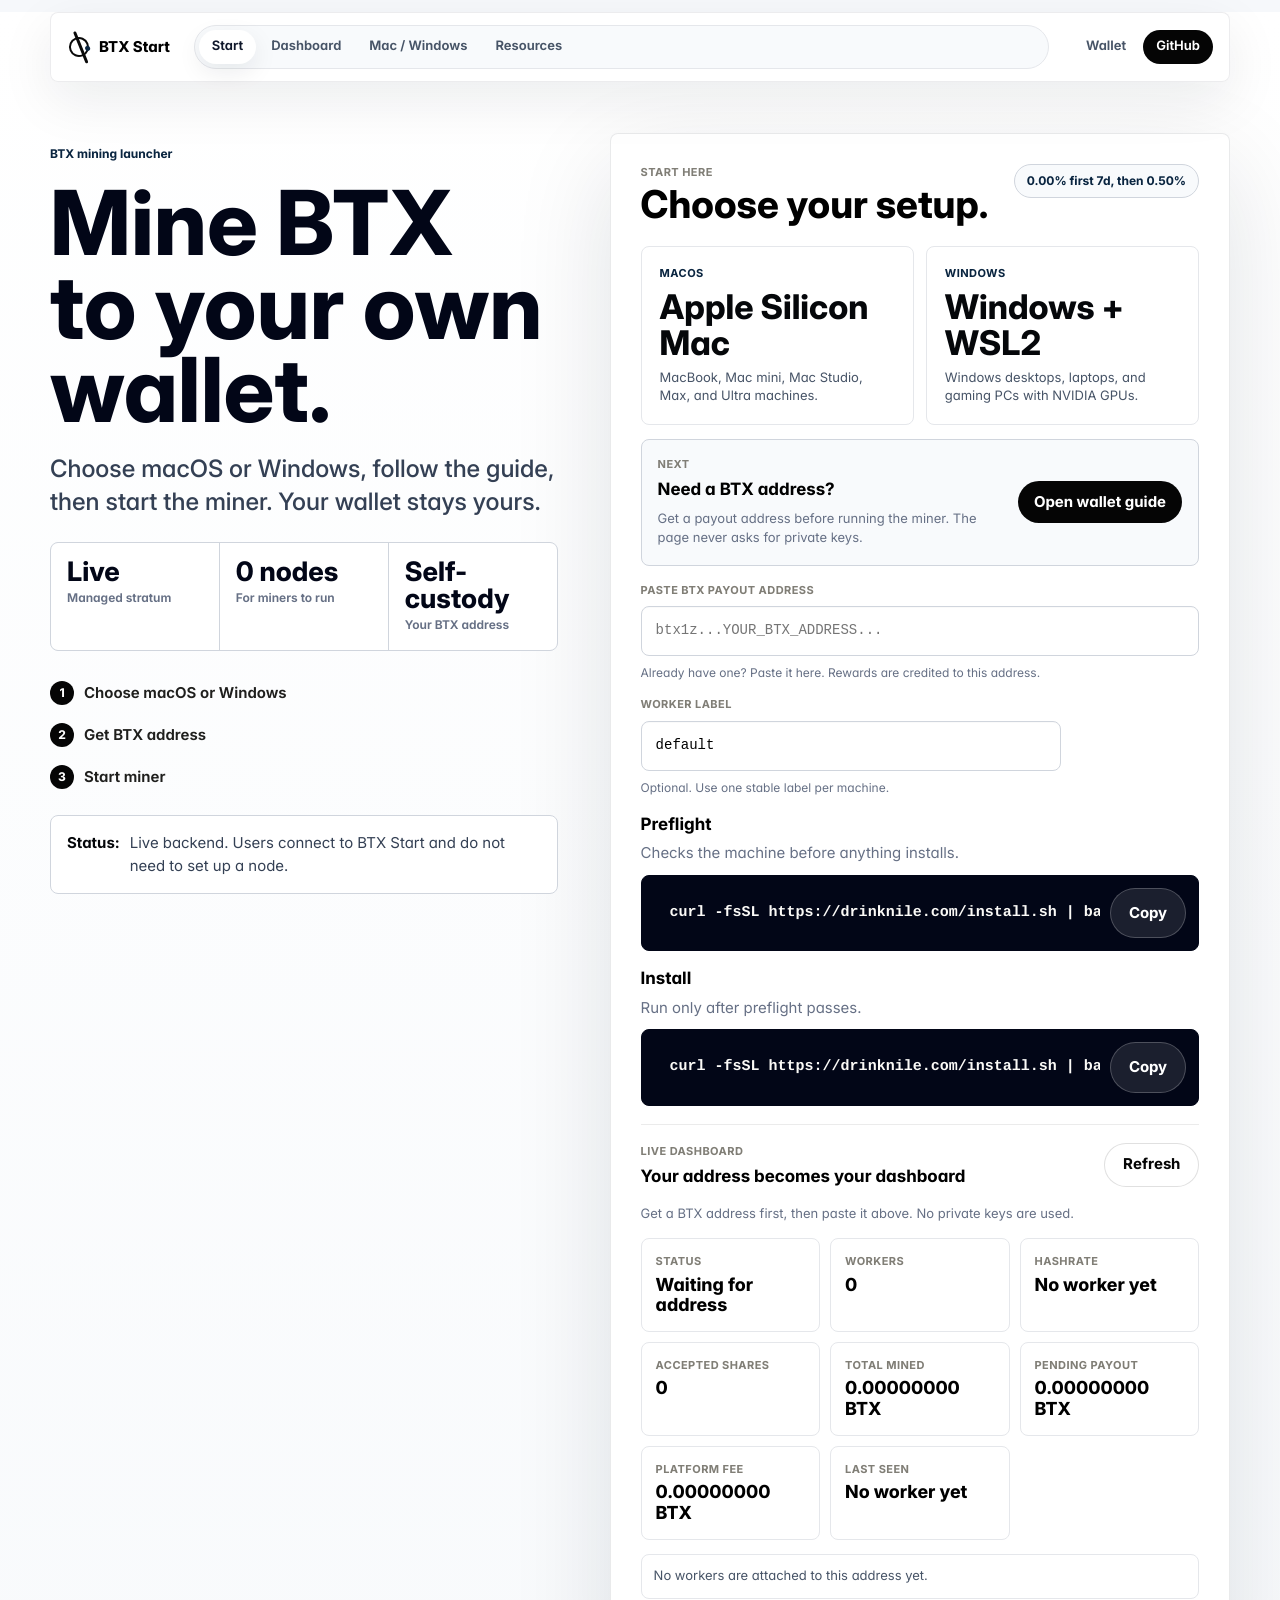
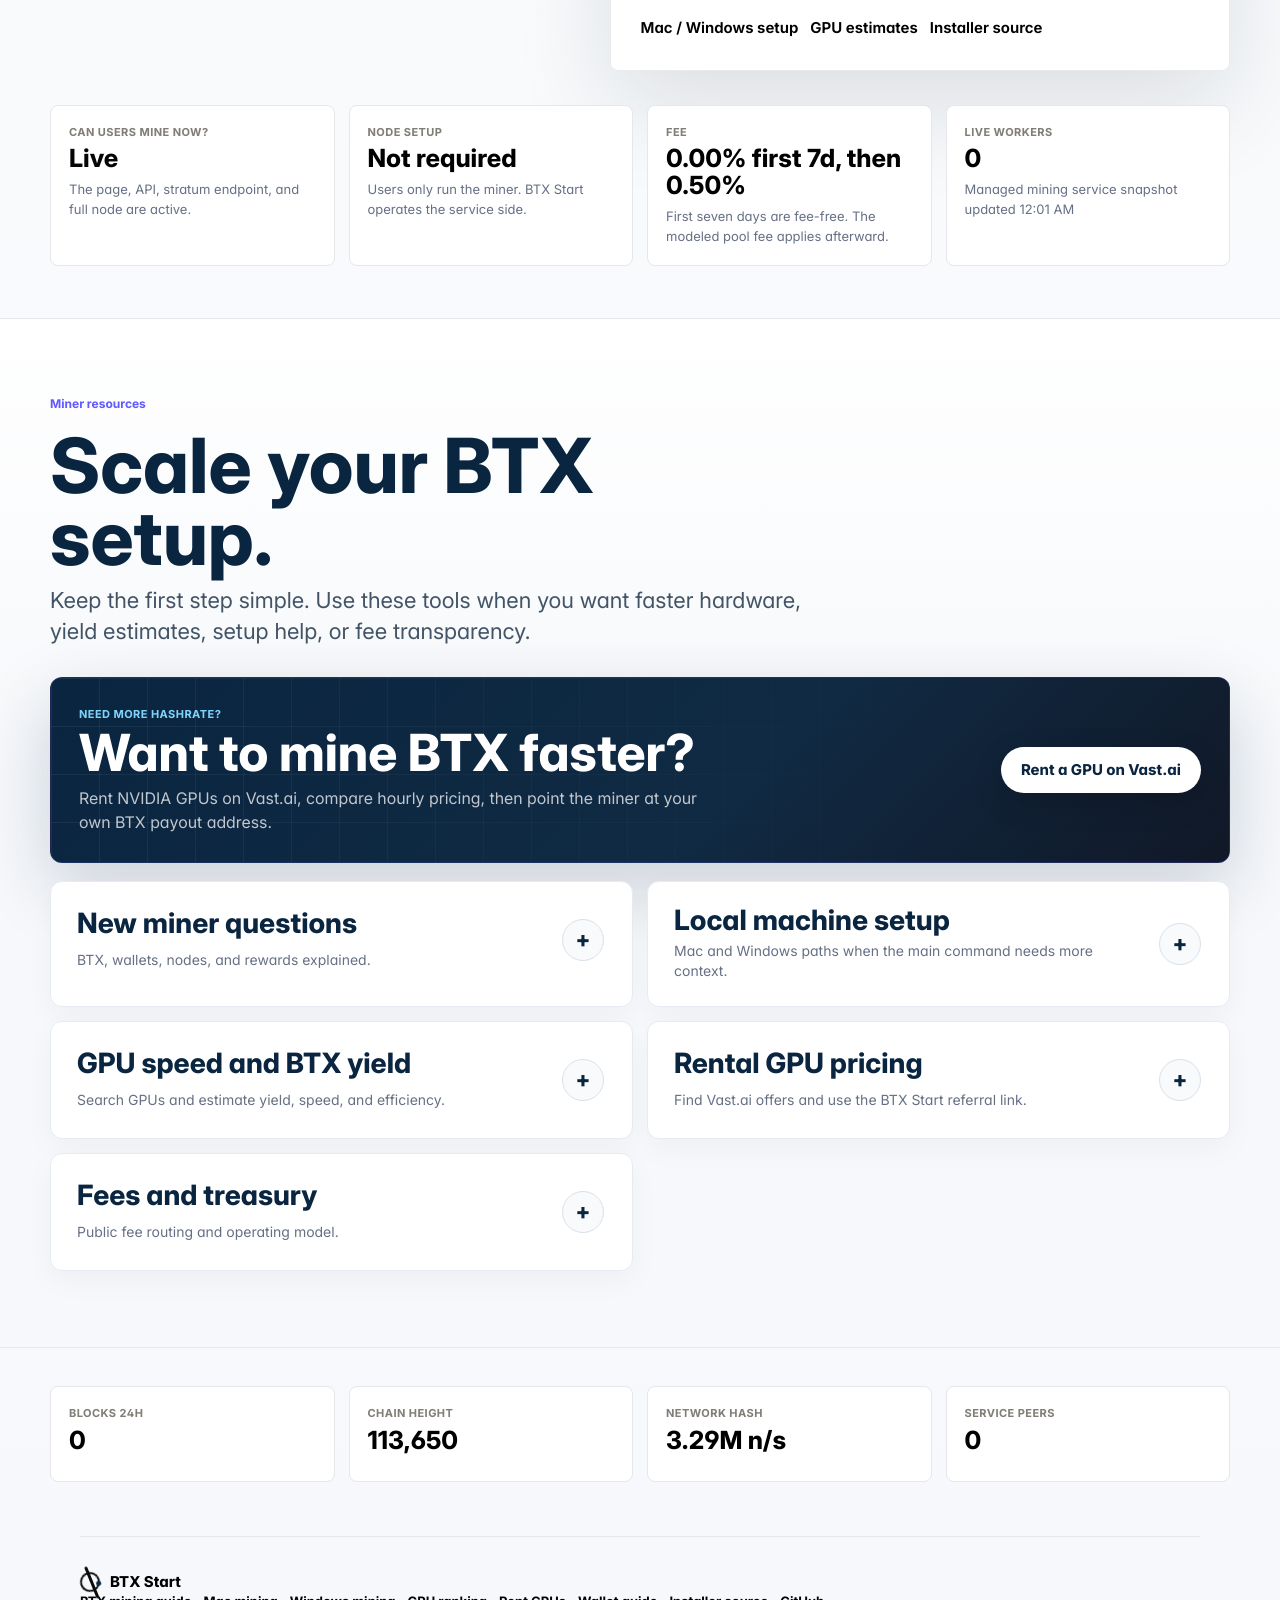
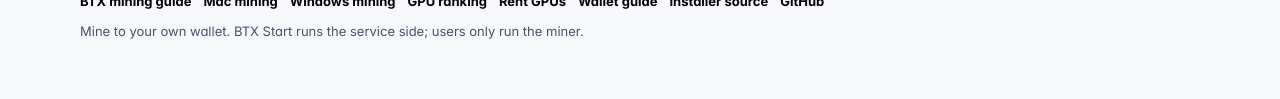
==== commit f8bae94f: "Add SEO landing pages for BTX mining" ====
--- a/index.html
+++ b/index.html
@@ -49,7 +49,34 @@
             "name": "BTX Start",
             "url": "https://drinknile.com/",
             "description": "BTX Start is a wallet-first setup page for BTX / Bitcore miners.",
-            "inLanguage": "en-US"
+            "inLanguage": "en-US",
+            "hasPart": [
+              {
+                "@type": "WebPage",
+                "name": "BTX Mining Guide",
+                "url": "https://drinknile.com/btx-mining.html"
+              },
+              {
+                "@type": "WebPage",
+                "name": "Mine BTX on Mac",
+                "url": "https://drinknile.com/mine-btx-on-mac.html"
+              },
+              {
+                "@type": "WebPage",
+                "name": "Mine BTX on Windows",
+                "url": "https://drinknile.com/mine-btx-on-windows.html"
+              },
+              {
+                "@type": "WebPage",
+                "name": "BTX GPU Mining",
+                "url": "https://drinknile.com/btx-gpu-mining.html"
+              },
+              {
+                "@type": "WebPage",
+                "name": "Rent GPUs for BTX Mining",
+                "url": "https://drinknile.com/rent-gpu-btx-mining.html"
+              }
+            ]
           },
           {
             "@type": "WebPage",
@@ -98,7 +125,7 @@
                 "name": "What is BTX / Bitcore mining?",
                 "acceptedAnswer": {
                   "@type": "Answer",
-                  "text": "BTX mining secures the BTX network with MatMul proof-of-work. BTX Start explains how miners can prepare a wallet, choose a machine, and connect when the managed service is live."
+                  "text": "BTX mining secures the BTX network with MatMul proof-of-work. BTX Start explains how miners can prepare a wallet, choose a machine, connect to the managed stratum endpoint, and watch their address dashboard."
                 }
               },
               {
@@ -106,7 +133,7 @@
                 "name": "Do I need to run a BTX node?",
                 "acceptedAnswer": {
                   "@type": "Answer",
-                  "text": "The BTX Start service is designed so users only run the miner. The backend node and service-side infrastructure are operated separately and the page shows whether mining through BTX Start is live."
+                  "text": "No. BTX Start is designed so users only run the miner. The backend node and service-side infrastructure are operated separately."
                 }
               },
               {
@@ -762,6 +789,11 @@
           <span>BTX Start</span>
         </a>
         <div class="footer-links">
+          <a href="btx-mining.html">BTX mining guide</a>
+          <a href="mine-btx-on-mac.html">Mac mining</a>
+          <a href="mine-btx-on-windows.html">Windows mining</a>
+          <a href="btx-gpu-mining.html">GPU ranking</a>
+          <a href="rent-gpu-btx-mining.html">Rent GPUs</a>
           <a href="WALLET_SETUP.md">Wallet guide</a>
           <a href="install.sh">Installer source</a>
           <a href="https://github.com/pythonoptic-sketch/minebtx-start" target="_blank" rel="noreferrer">GitHub</a>
--- a/assets/styles.css
+++ b/assets/styles.css
@@ -3684,3 +3684,152 @@
     padding: 22px;
   }
 }
+
+/* Crawlable SEO guide pages. */
+.seo-page {
+  min-height: 100vh;
+  padding: 32px 20px 72px;
+  background:
+    linear-gradient(180deg, #ffffff 0%, #f8fafc 45%, #f6f8fb 100%);
+}
+
+.seo-article {
+  width: min(980px, 100%);
+  margin: 0 auto;
+  color: #0f172a;
+}
+
+.seo-breadcrumb {
+  display: flex;
+  flex-wrap: wrap;
+  gap: 8px;
+  align-items: center;
+  margin-bottom: 54px;
+  color: #667085;
+  font-size: 13px;
+  font-weight: 650;
+}
+
+.seo-breadcrumb a {
+  color: #0a2540;
+  text-decoration: none;
+}
+
+.seo-breadcrumb a::after {
+  content: "/";
+  margin-left: 8px;
+  color: #98a2b3;
+}
+
+.seo-hero {
+  margin-bottom: 48px;
+}
+
+.seo-hero h1 {
+  max-width: 860px;
+  margin-bottom: 20px;
+  color: #020617;
+  font-size: clamp(48px, 7vw, 88px);
+  font-weight: 760;
+  line-height: 0.94;
+}
+
+.seo-hero > p {
+  max-width: 760px;
+  color: #425466;
+  font-size: clamp(18px, 2.1vw, 24px);
+  line-height: 1.44;
+}
+
+.seo-actions {
+  display: flex;
+  flex-wrap: wrap;
+  gap: 14px;
+  margin-top: 24px;
+}
+
+.seo-article section {
+  margin-top: 38px;
+  padding-top: 34px;
+  border-top: 1px solid #e5e7eb;
+}
+
+.seo-article h2 {
+  max-width: 720px;
+  margin-bottom: 14px;
+  color: #0a2540;
+  font-size: clamp(28px, 4vw, 46px);
+  font-weight: 760;
+  line-height: 1.02;
+}
+
+.seo-article p,
+.seo-list {
+  max-width: 760px;
+  color: #425466;
+  font-size: 17px;
+  line-height: 1.7;
+}
+
+.seo-list {
+  padding-left: 22px;
+}
+
+.seo-list li + li {
+  margin-top: 8px;
+}
+
+.seo-grid {
+  display: grid;
+  grid-template-columns: repeat(2, minmax(0, 1fr));
+  gap: 16px;
+  border-top: 0;
+  padding-top: 0;
+}
+
+.seo-grid a,
+.seo-callout {
+  display: grid;
+  gap: 8px;
+  padding: 22px;
+  border: 1px solid #e5e7eb;
+  border-radius: 12px;
+  background: #ffffff;
+  color: inherit;
+  text-decoration: none;
+  box-shadow: 0 16px 44px rgba(15, 23, 42, 0.05);
+}
+
+.seo-grid strong {
+  color: #0a2540;
+  font-size: 24px;
+  font-weight: 760;
+  line-height: 1.05;
+}
+
+.seo-grid p,
+.seo-callout p {
+  margin: 0;
+  color: #667085;
+  font-size: 15px;
+  line-height: 1.55;
+}
+
+.seo-callout {
+  background:
+    linear-gradient(135deg, #f8fafc 0%, #ffffff 100%);
+}
+
+@media (max-width: 720px) {
+  .seo-page {
+    padding: 24px 16px 56px;
+  }
+
+  .seo-breadcrumb {
+    margin-bottom: 36px;
+  }
+
+  .seo-grid {
+    grid-template-columns: 1fr;
+  }
+}
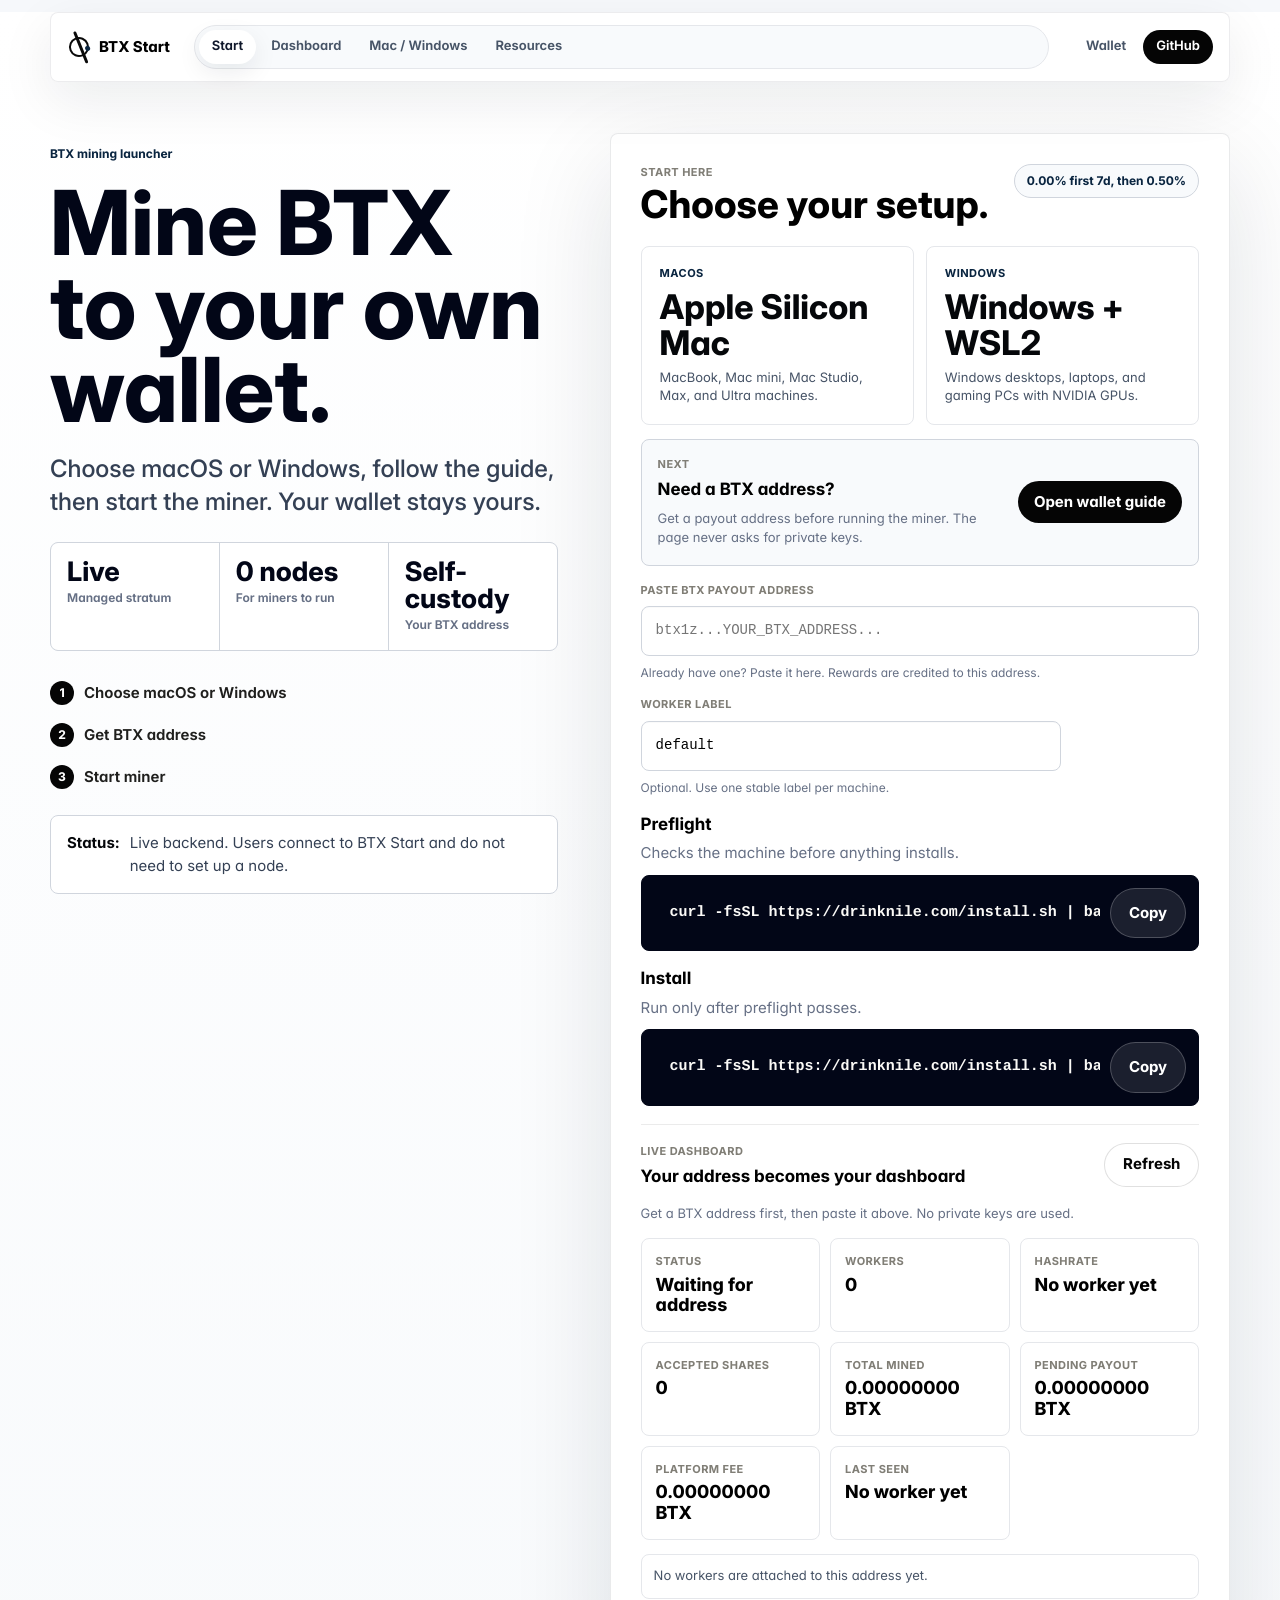
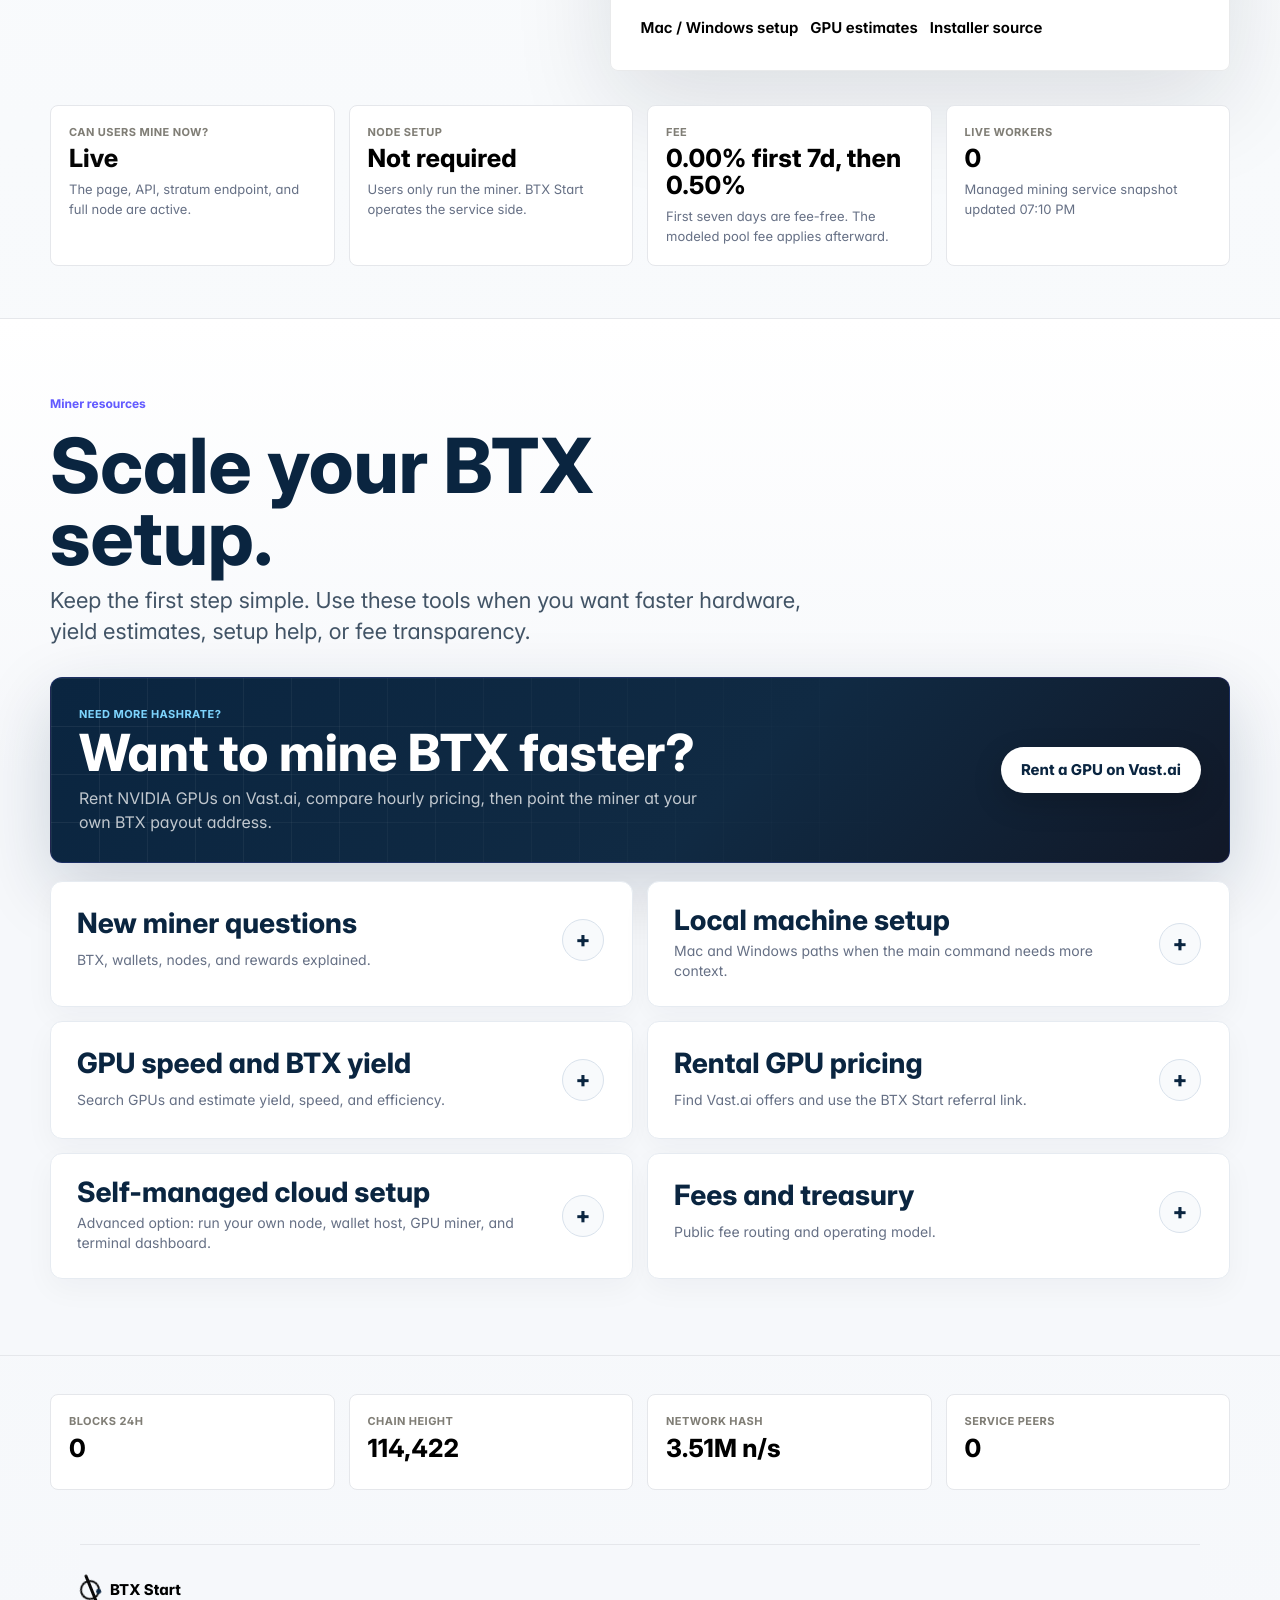
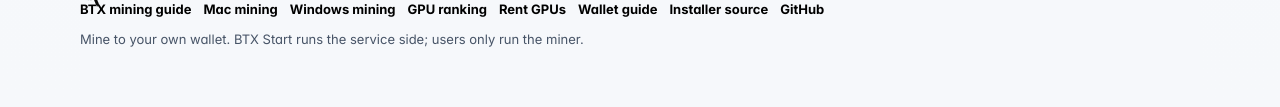
==== commit 910185a3: "Add guided cloud mining option" ====
--- a/index.html
+++ b/index.html
@@ -702,6 +702,42 @@
 
           <details class="reference-panel">
             <summary>
+              <span>Self-managed cloud setup</span>
+              <small>Advanced option: run your own node, wallet host, GPU miner, and terminal dashboard.</small>
+            </summary>
+            <div class="reference-content">
+              <div class="cloud-playbook">
+                <article class="cloud-playbook-main">
+                  <span class="metric-label">Separate from the main flow</span>
+                  <h3>Bring your own BTX node.</h3>
+                  <p>
+                    Use this path only if you want full control over a private Hetzner wallet node and a separate
+                    RunPod or Vast GPU miner. The main BTX Start flow remains simpler: users connect to the managed
+                    stratum and watch the browser dashboard by payout address.
+                  </p>
+                  <div class="cloud-playbook-actions">
+                    <a class="primary-link" href="guided-cloud-btx-mining.html">Open cloud setup guide</a>
+                    <a class="mini-link" href="https://github.com/mattymostudio/btx-mining-for-dummies" target="_blank" rel="noreferrer">
+                      Source playbook
+                    </a>
+                  </div>
+                </article>
+                <article class="cloud-playbook-card">
+                  <span class="metric-label">What it adds</span>
+                  <strong>Node + GPU + dashboard</strong>
+                  <p>Claude-guided scripts for a persistent wallet node, rental GPU miner, owned rig path, and terminal dashboard.</p>
+                </article>
+                <article class="cloud-playbook-card warning">
+                  <span class="metric-label">Best for</span>
+                  <strong>Advanced miners</strong>
+                  <p>This costs more, takes longer, and requires cloud accounts. It is not the fastest path for a first miner.</p>
+                </article>
+              </div>
+            </div>
+          </details>
+
+          <details class="reference-panel">
+            <summary>
               <span>Fees and treasury</span>
               <small>Public fee routing and operating model.</small>
             </summary>
--- a/assets/styles.css
+++ b/assets/styles.css
@@ -3652,6 +3652,67 @@
   padding: 0 26px 26px;
 }
 
+.cloud-playbook {
+  display: grid;
+  grid-template-columns: minmax(0, 1.4fr) minmax(220px, 0.8fr) minmax(220px, 0.8fr);
+  gap: 14px;
+}
+
+.cloud-playbook-main,
+.cloud-playbook-card {
+  min-width: 0;
+  padding: 24px;
+  border: 1px solid #e6ebf1;
+  border-radius: 12px;
+  background: #ffffff;
+  box-shadow: 0 14px 40px rgba(15, 23, 42, 0.04);
+}
+
+.cloud-playbook-main {
+  background:
+    radial-gradient(circle at 6% 0%, rgba(99, 91, 255, 0.1), transparent 38%),
+    linear-gradient(135deg, #ffffff 0%, #f8fafc 100%);
+}
+
+.cloud-playbook-main h3 {
+  max-width: 560px;
+  margin: 6px 0 10px;
+  color: #0a2540;
+  font-size: clamp(34px, 4vw, 58px);
+  font-weight: 760;
+  line-height: 0.96;
+}
+
+.cloud-playbook-main p,
+.cloud-playbook-card p {
+  margin: 0;
+  color: #425466;
+  font-size: 15px;
+  line-height: 1.58;
+}
+
+.cloud-playbook-actions {
+  display: flex;
+  flex-wrap: wrap;
+  gap: 12px;
+  margin-top: 20px;
+}
+
+.cloud-playbook-card strong {
+  display: block;
+  margin: 8px 0 10px;
+  color: #0a2540;
+  font-size: 28px;
+  font-weight: 760;
+  line-height: 1.02;
+}
+
+.cloud-playbook-card.warning {
+  border-color: rgba(255, 123, 0, 0.3);
+  background:
+    linear-gradient(135deg, rgba(255, 123, 0, 0.07), #ffffff 58%);
+}
+
 @media (max-width: 920px) {
   .reference-band {
     padding: 52px 16px;
@@ -3682,6 +3743,10 @@
   .reference-panel summary {
     min-height: 104px;
     padding: 22px;
+  }
+
+  .cloud-playbook {
+    grid-template-columns: 1fr;
   }
 }
 
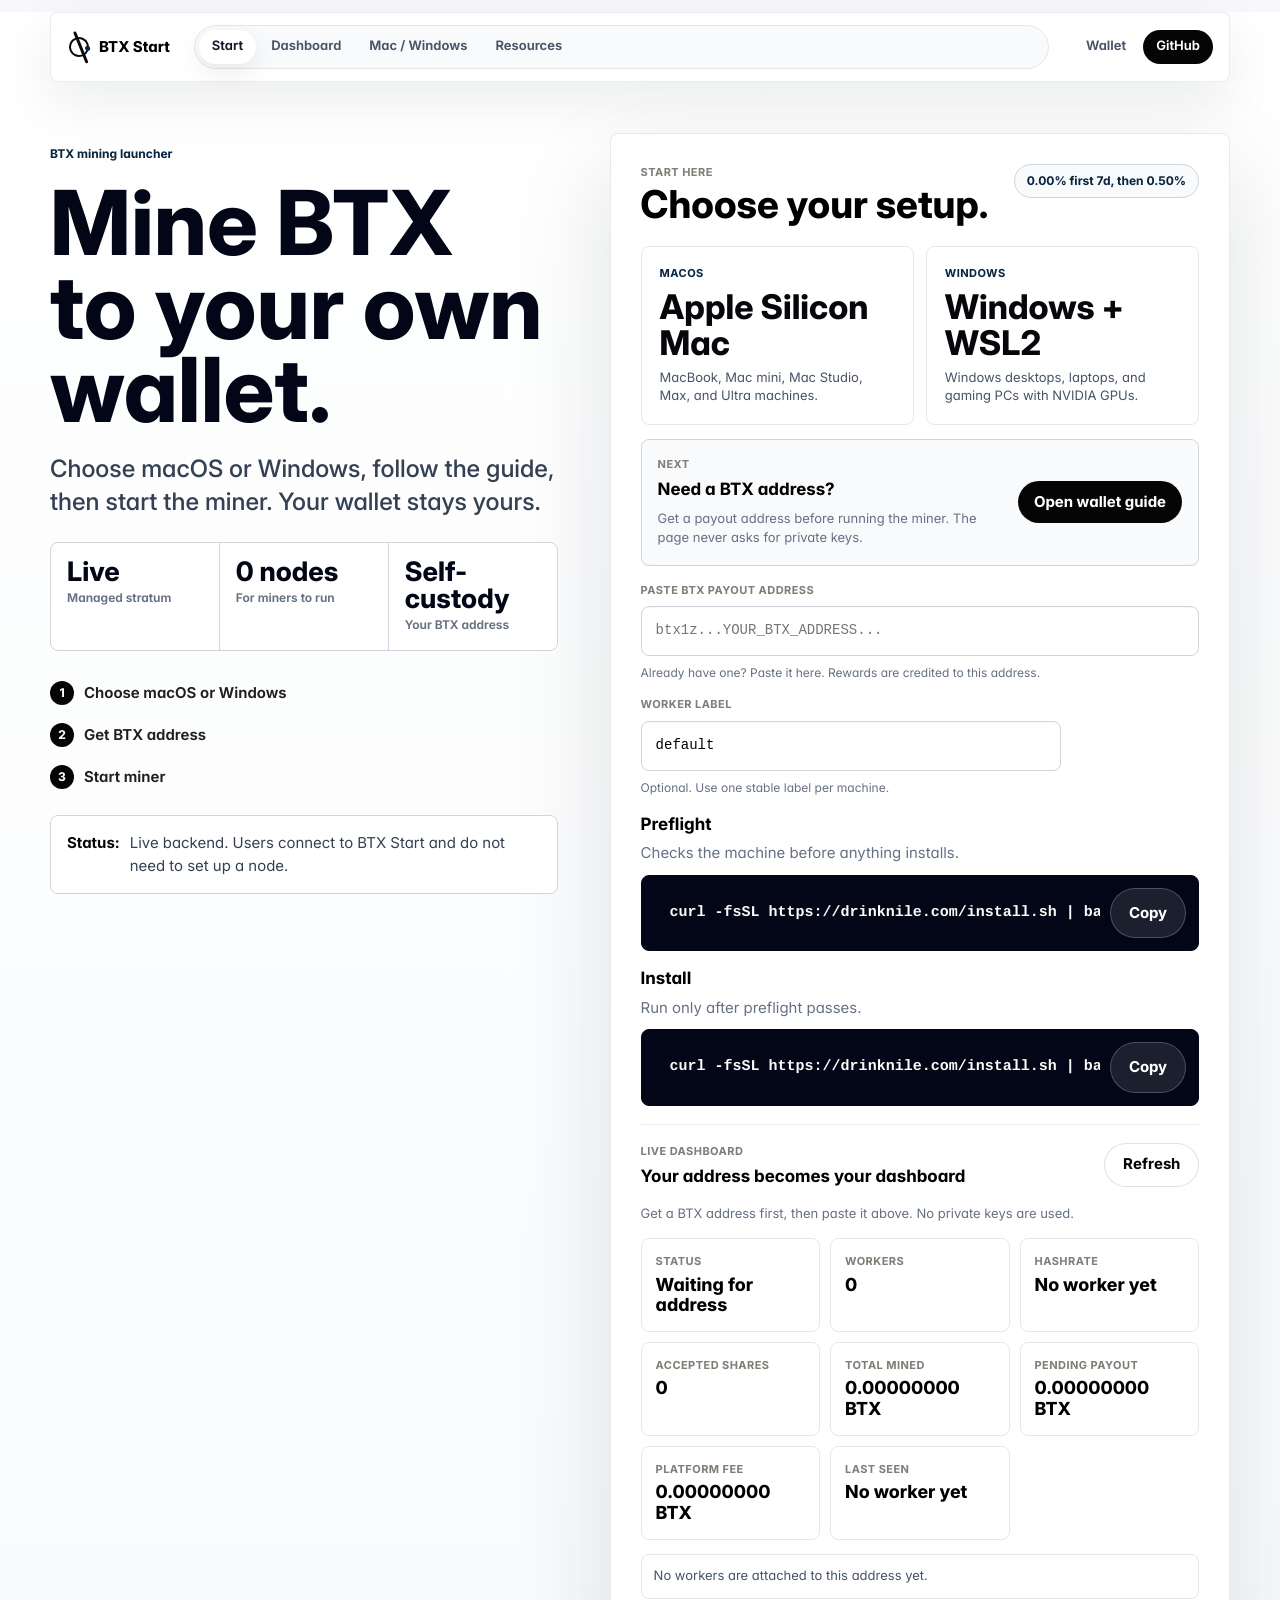
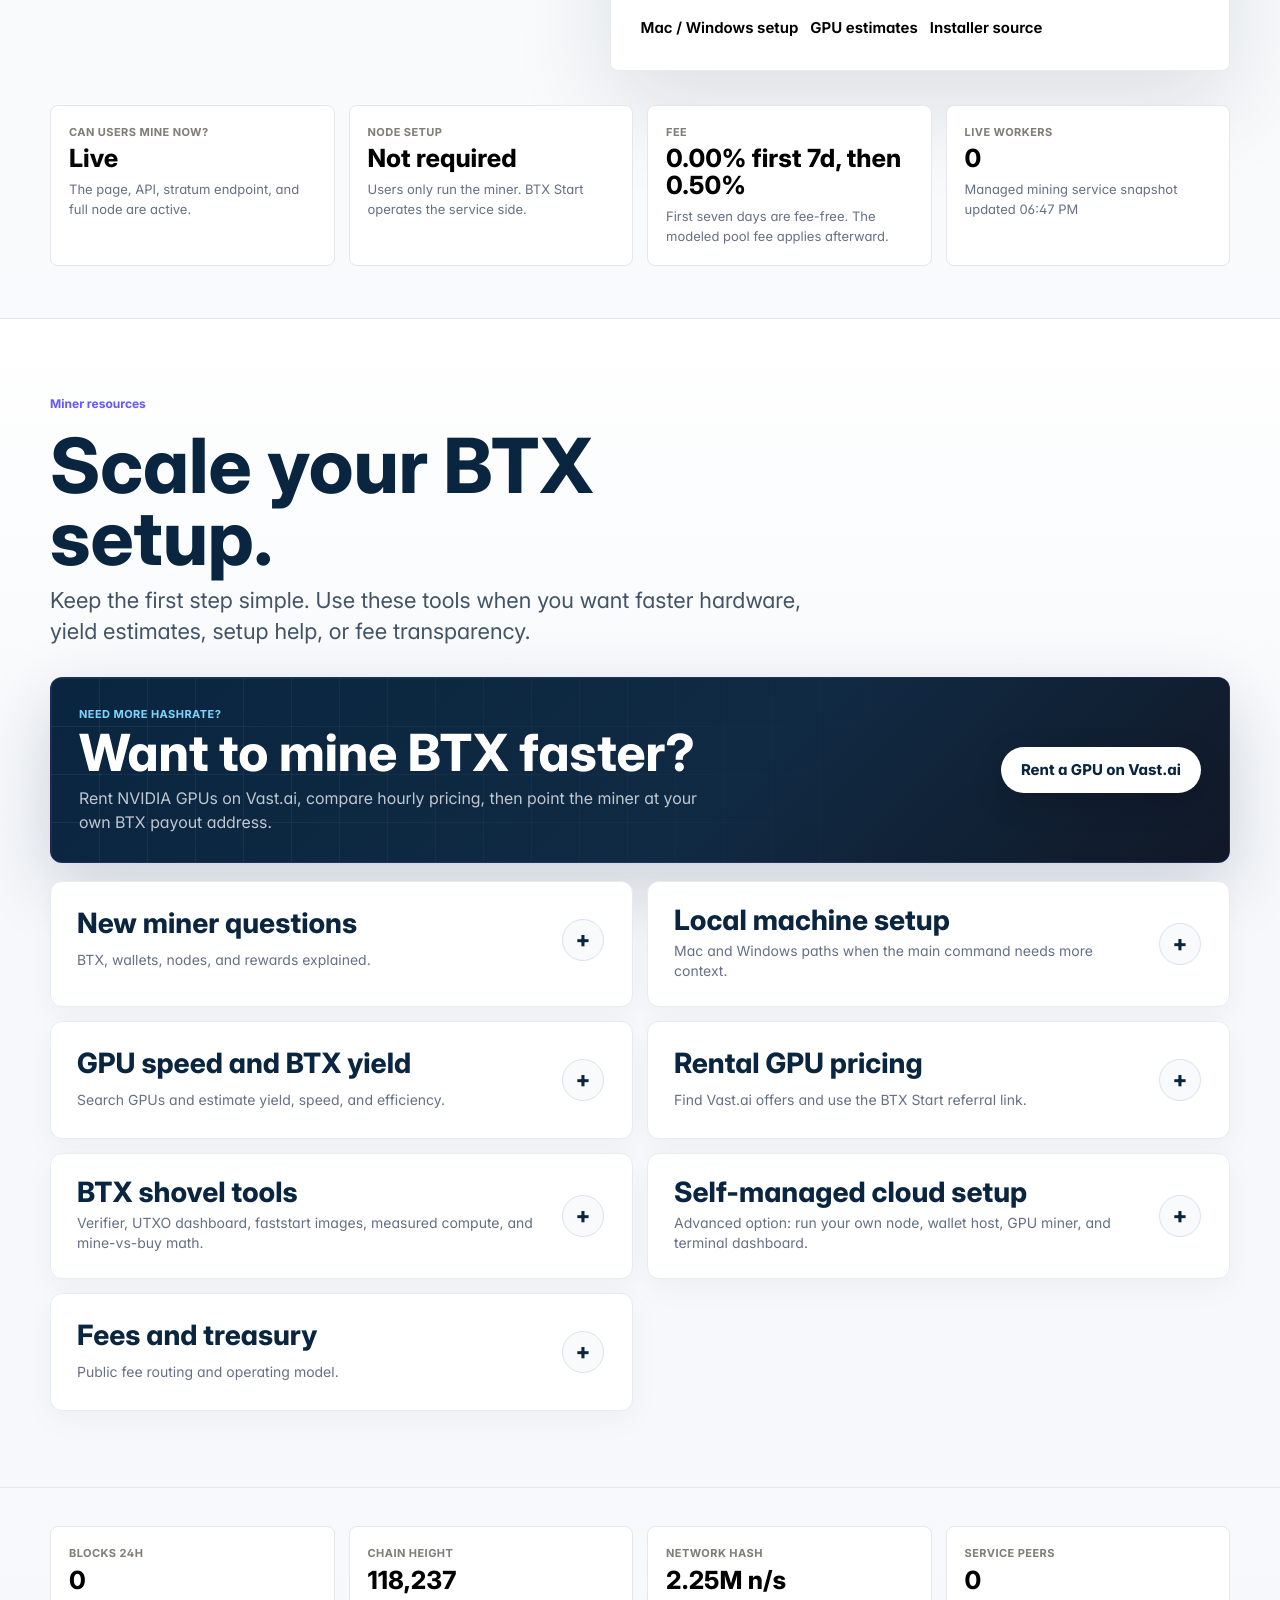
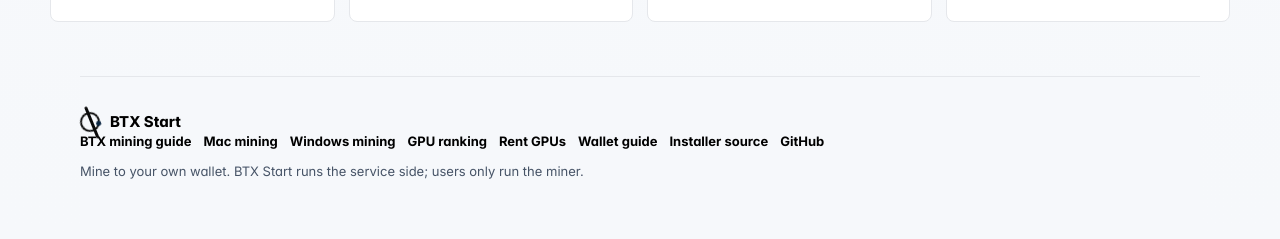
==== commit 808d4aec: "Implement BTX shovel strategy tools" ====
--- a/index.html
+++ b/index.html
@@ -702,6 +702,41 @@
 
           <details class="reference-panel">
             <summary>
+              <span>BTX shovel tools</span>
+              <small>Verifier, UTXO dashboard, faststart images, measured compute, and mine-vs-buy math.</small>
+            </summary>
+            <div class="reference-content">
+              <div class="shovel-grid">
+                <article class="shovel-card">
+                  <span class="metric-label">Rental verifier</span>
+                  <strong>Prove useful CUDA hashrate</strong>
+                  <p>Gate rentals by measured BTX n/s, zero CPU fallback, and cost per BTX before spending real money.</p>
+                </article>
+                <article class="shovel-card">
+                  <span class="metric-label">Address indexer</span>
+                  <strong>Scan btx1z UTXOs</strong>
+                  <p>Use the backend node and <code>scantxoutset</code> so balances do not depend on explorers that reject BTX addresses.</p>
+                </article>
+                <article class="shovel-card">
+                  <span class="metric-label">Faststart images</span>
+                  <strong>Mine in minutes</strong>
+                  <p>Ship pinned miner images with solver, config, health checks, and no blockchain setup path for customers.</p>
+                </article>
+                <article class="shovel-card">
+                  <span class="metric-label">Measured compute</span>
+                  <strong>Sell KN/s, not GPU names</strong>
+                  <p>Offer productive BTX compute based on accepted shares and measured hashrate, not rented-card labels.</p>
+                </article>
+              </div>
+              <div class="cloud-playbook-actions">
+                <a class="primary-link" href="btx-shovel-tools.html">Open shovel tools</a>
+                <a class="mini-link" href="faststart-images.json">Image manifest</a>
+              </div>
+            </div>
+          </details>
+
+          <details class="reference-panel">
+            <summary>
               <span>Self-managed cloud setup</span>
               <small>Advanced option: run your own node, wallet host, GPU miner, and terminal dashboard.</small>
             </summary>
--- a/assets/styles.css
+++ b/assets/styles.css
@@ -3713,6 +3713,85 @@
     linear-gradient(135deg, rgba(255, 123, 0, 0.07), #ffffff 58%);
 }
 
+.shovel-grid {
+  display: grid;
+  grid-template-columns: repeat(4, minmax(0, 1fr));
+  gap: 14px;
+  margin-bottom: 18px;
+}
+
+.shovel-card,
+.shovel-result {
+  min-width: 0;
+  padding: 22px;
+  border: 1px solid #e6ebf1;
+  border-radius: 12px;
+  background: #ffffff;
+  box-shadow: 0 14px 40px rgba(15, 23, 42, 0.04);
+}
+
+.shovel-card strong,
+.shovel-result strong {
+  display: block;
+  margin: 8px 0;
+  color: #0a2540;
+  font-size: 24px;
+  font-weight: 760;
+  line-height: 1.02;
+}
+
+.shovel-card p,
+.shovel-result span,
+.shovel-result small {
+  display: block;
+  margin: 0;
+  color: #425466;
+  font-size: 15px;
+  line-height: 1.55;
+}
+
+.shovel-form {
+  display: grid;
+  grid-template-columns: repeat(4, minmax(0, 1fr)) auto;
+  gap: 12px;
+  align-items: end;
+  margin: 18px 0;
+}
+
+.shovel-form label {
+  min-width: 0;
+  display: grid;
+  gap: 7px;
+}
+
+.shovel-form label.wide {
+  grid-column: span 4;
+}
+
+.shovel-form span {
+  color: #667085;
+  font-size: 12px;
+  font-weight: 760;
+  letter-spacing: 0.06em;
+  text-transform: uppercase;
+}
+
+.shovel-form input {
+  width: 100%;
+  min-height: 44px;
+  padding: 0 12px;
+  border: 1px solid #d9e2ec;
+  border-radius: 10px;
+  color: #0a2540;
+  background: #ffffff;
+  font: inherit;
+}
+
+.shovel-result {
+  background:
+    linear-gradient(135deg, #ffffff 0%, #f8fafc 100%);
+}
+
 @media (max-width: 920px) {
   .reference-band {
     padding: 52px 16px;
@@ -3747,6 +3826,15 @@
 
   .cloud-playbook {
     grid-template-columns: 1fr;
+  }
+
+  .shovel-grid,
+  .shovel-form {
+    grid-template-columns: 1fr;
+  }
+
+  .shovel-form label.wide {
+    grid-column: auto;
   }
 }
 
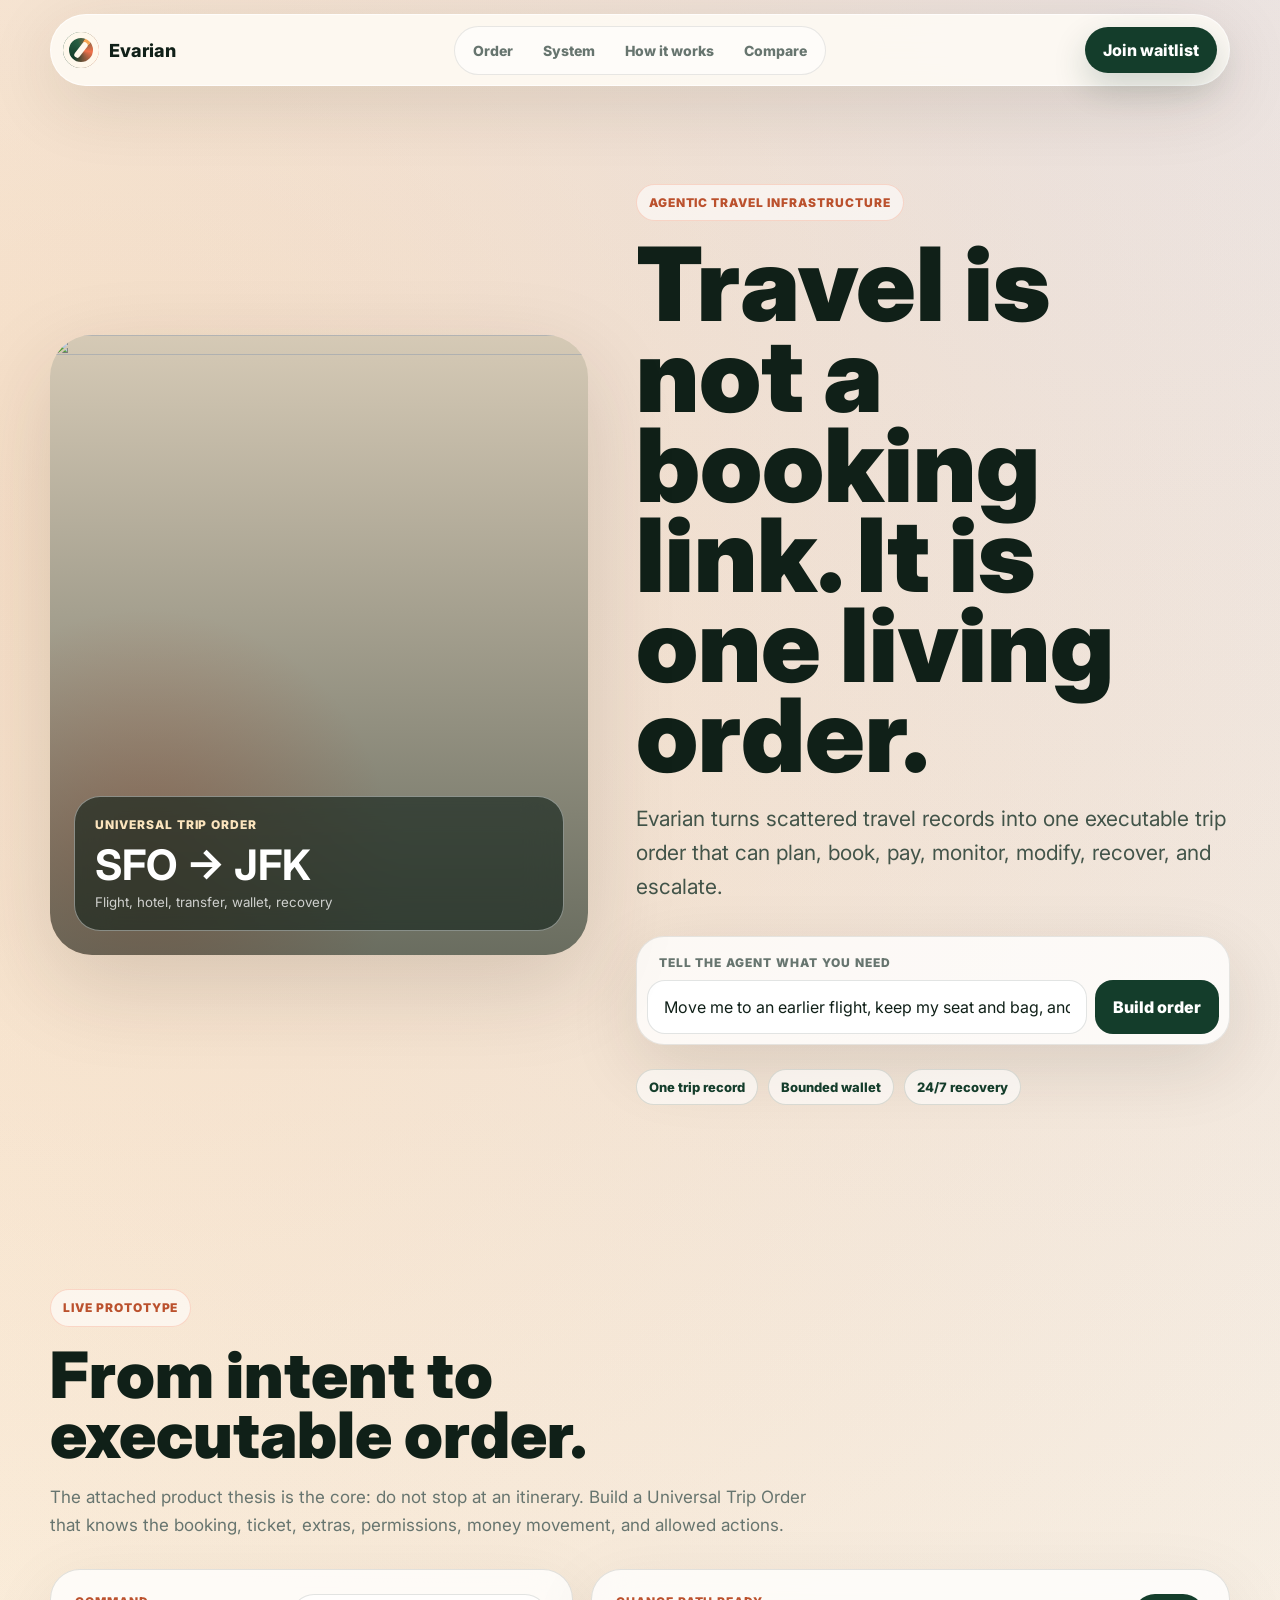
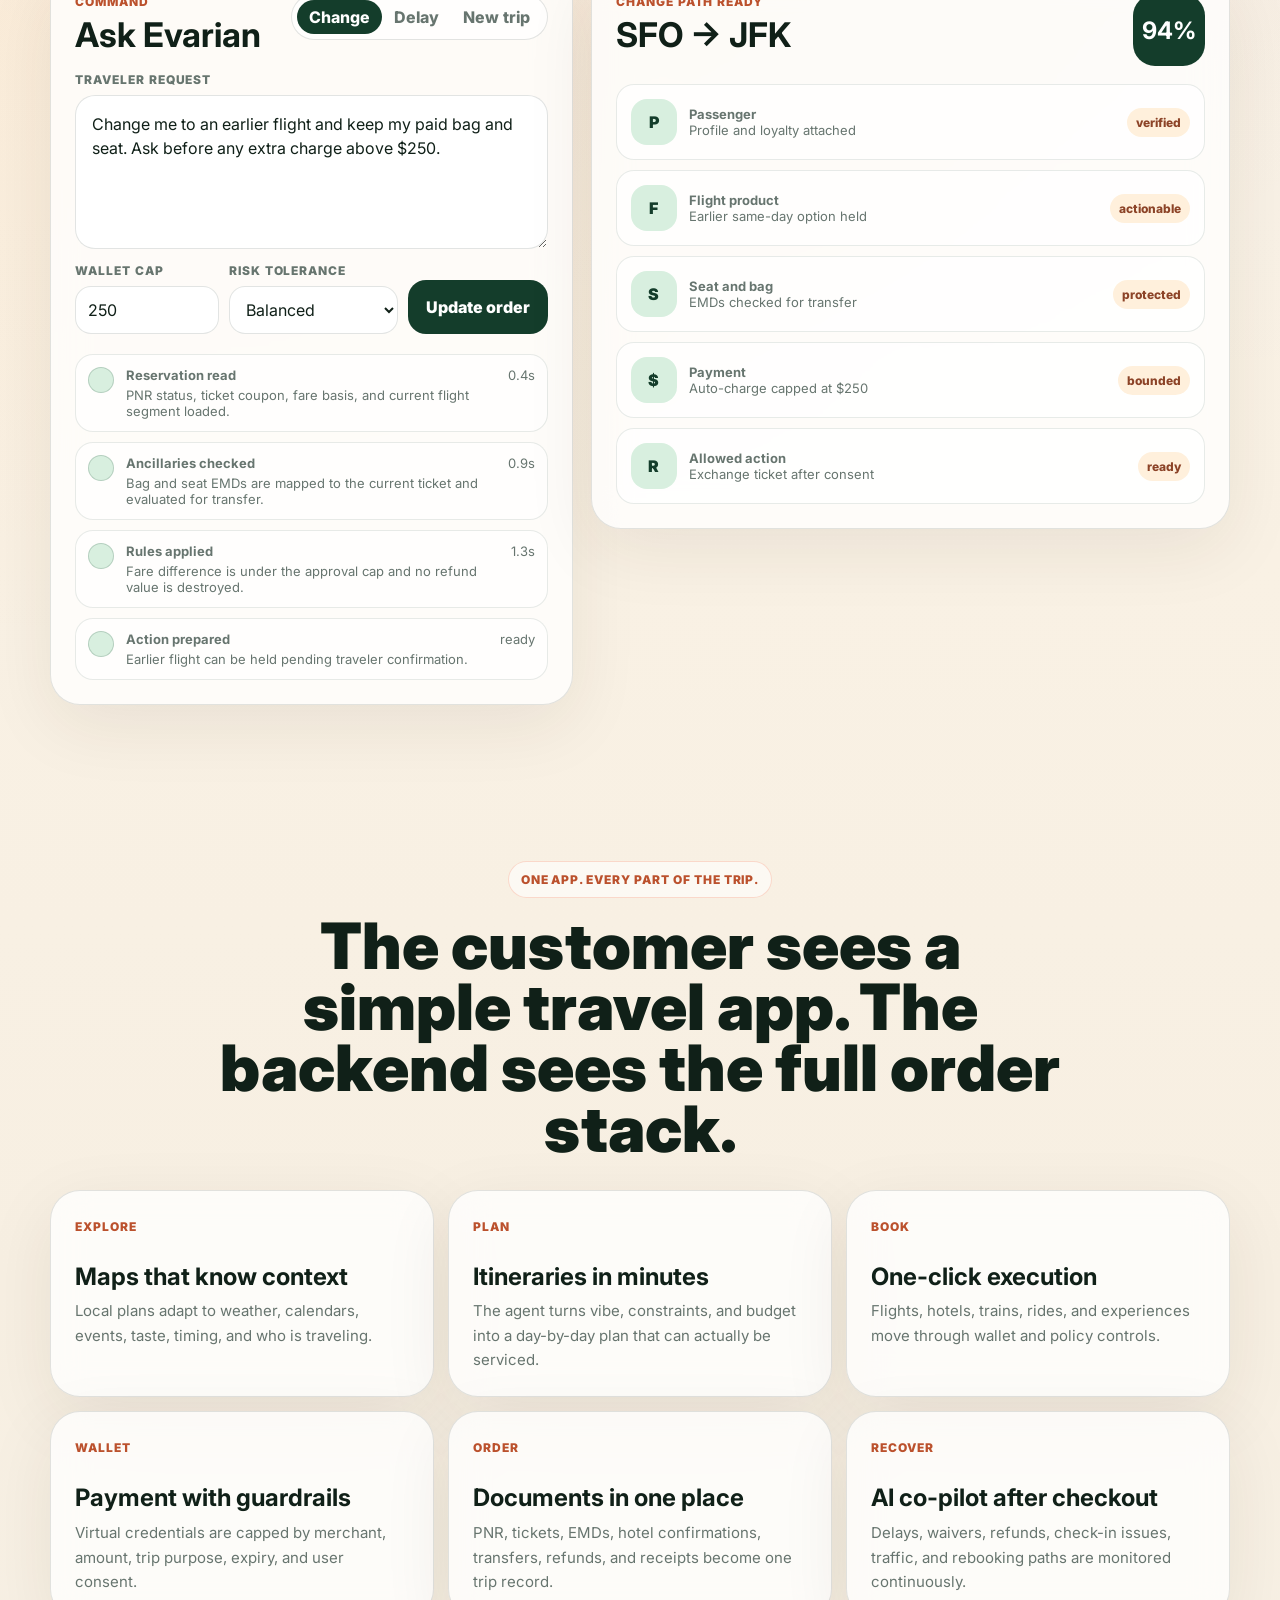
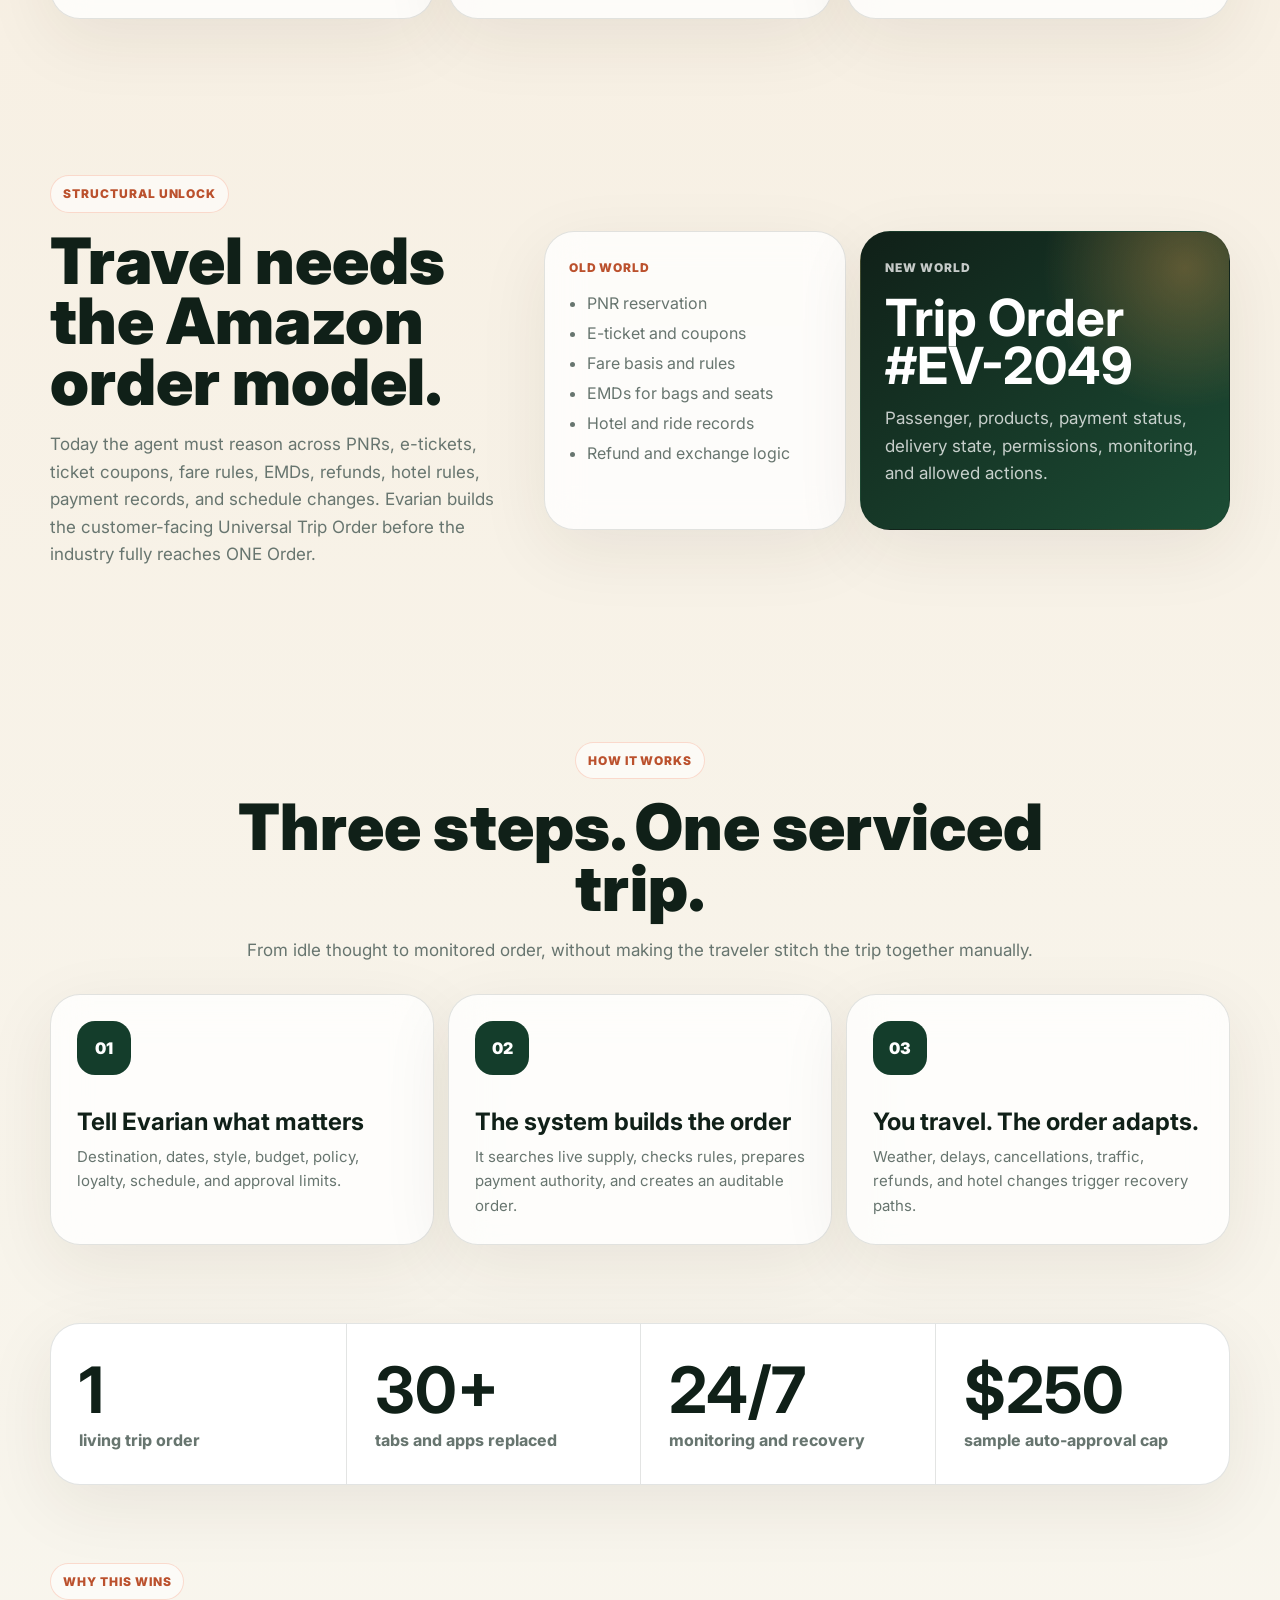
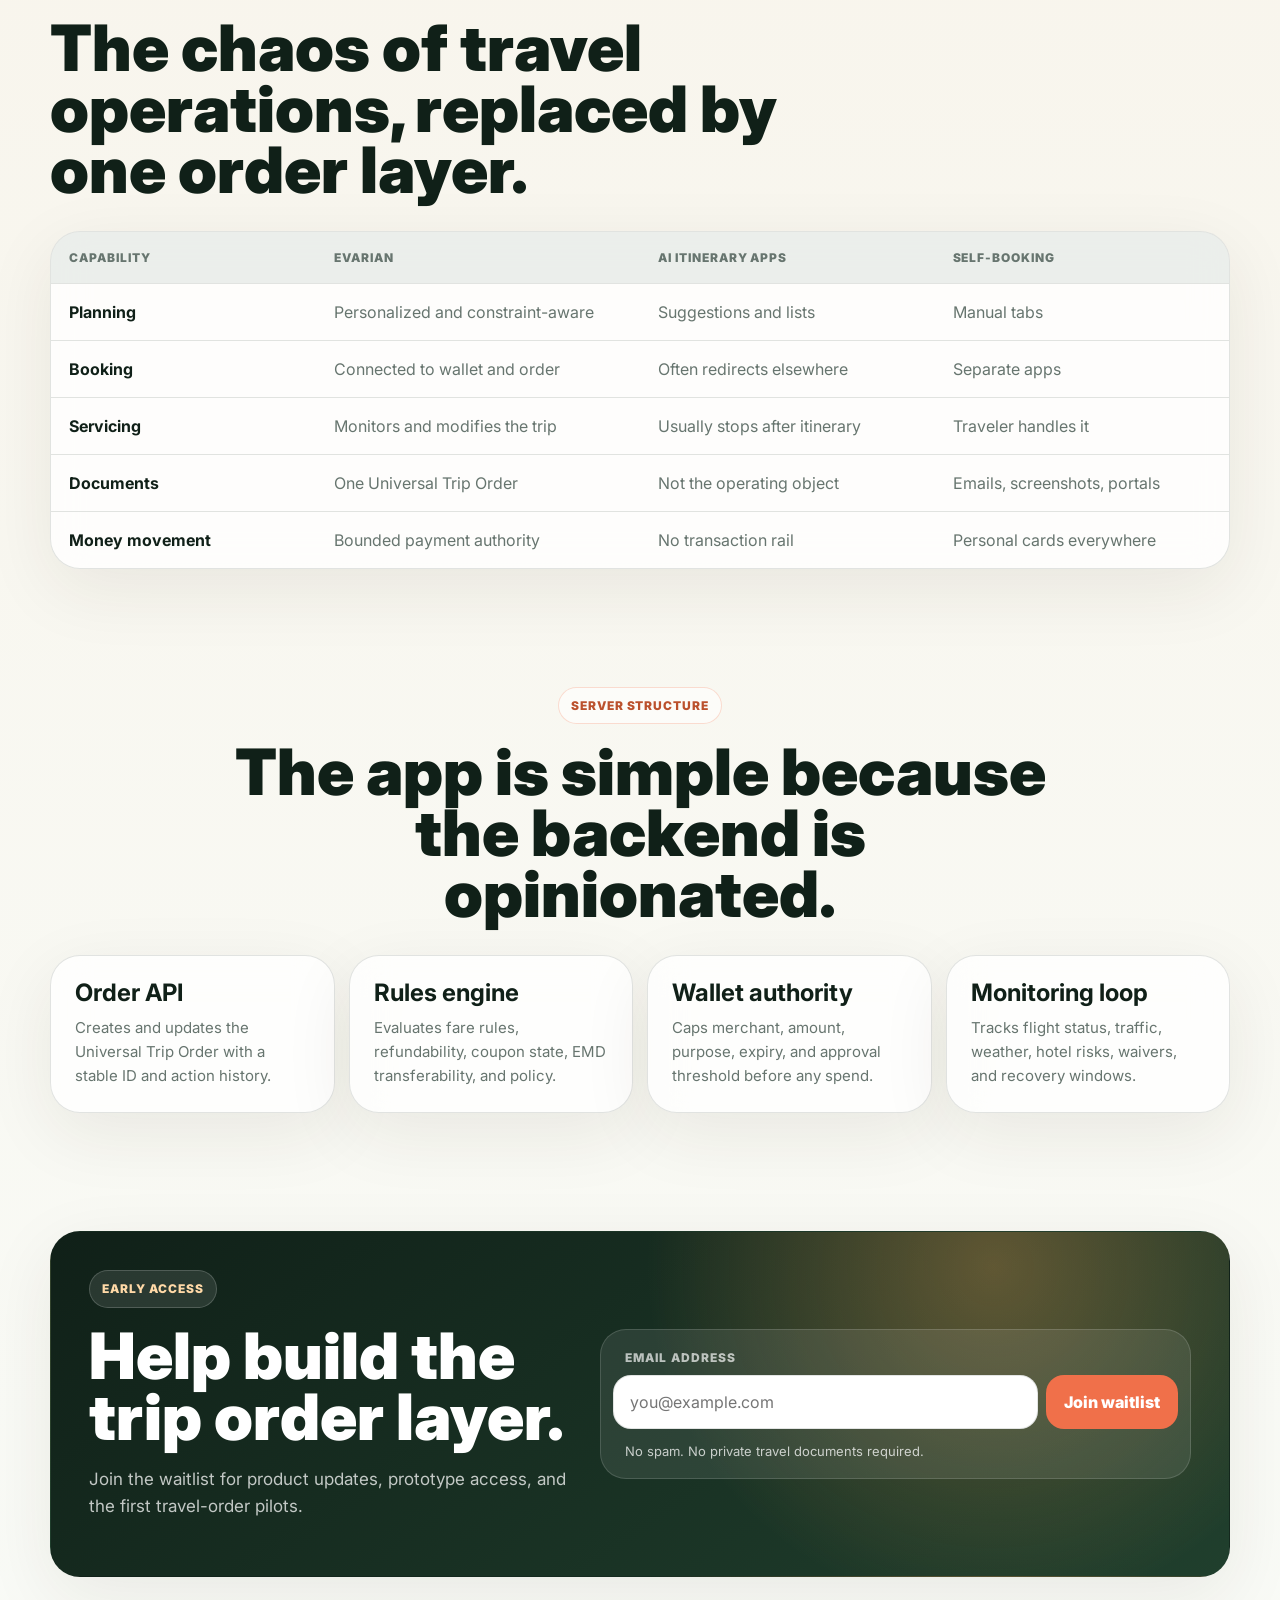
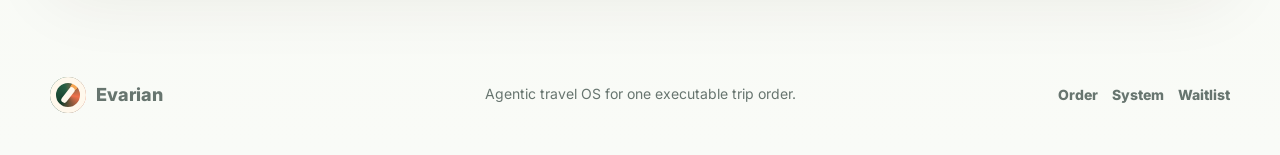
==== commit 510d5bfe: "Rebuild drinknile as Evarian travel app" ====
--- a/index.html
+++ b/index.html
@@ -3,37 +3,32 @@
   <head>
     <meta charset="utf-8">
     <meta name="viewport" content="width=device-width, initial-scale=1">
+    <title>Evarian | One living order for every trip</title>
     <meta
       name="description"
-      content="BTX Start helps new miners get involved with BTX / Bitcore mining: wallet-first setup, Mac and Windows guides, GPU rankings, rental pricing, and transparent service status."
+      content="Evarian is an agentic travel operating system built around one executable trip order: plan, book, pay, monitor, modify, recover, and escalate from one place."
     >
     <meta name="robots" content="index,follow,max-image-preview:large">
-    <meta name="theme-color" content="#050505">
-    <meta name="application-name" content="BTX Start">
+    <meta name="theme-color" content="#102018">
+    <meta name="application-name" content="Evarian">
     <link rel="canonical" href="https://drinknile.com/">
     <link rel="sitemap" type="application/xml" href="https://drinknile.com/sitemap.xml">
-    <title>Mine BTX / Bitcore With Your GPU | BTX Start</title>
     <meta property="og:type" content="website">
     <meta property="og:url" content="https://drinknile.com/">
-    <meta property="og:site_name" content="BTX Start">
-    <meta property="og:title" content="Mine BTX / Bitcore With Your GPU">
+    <meta property="og:site_name" content="Evarian">
+    <meta property="og:title" content="One living order for every trip">
     <meta
       property="og:description"
-      content="A wallet-first BTX mining setup page for Mac, Windows, NVIDIA GPUs, rental GPU pricing, and public service status."
+      content="Agentic travel infrastructure for planning, booking, payment authority, live monitoring, and automatic recovery."
     >
-    <meta property="og:image" content="https://drinknile.com/assets/og-image.png">
-    <meta property="og:image:width" content="1200">
-    <meta property="og:image:height" content="630">
-    <meta property="og:image:alt" content="BTX Start mining setup for BTX and Bitcore miners">
+    <meta property="og:image" content="https://images.unsplash.com/photo-1500530855697-b586d89ba3ee?auto=format&fit=crop&w=1200&q=80">
     <meta name="twitter:card" content="summary_large_image">
-    <meta name="twitter:title" content="Mine BTX / Bitcore With Your GPU">
+    <meta name="twitter:title" content="Evarian | One living order for every trip">
     <meta
       name="twitter:description"
-      content="BTX Start gives new miners a clear path into BTX / Bitcore mining with wallet-first setup, Mac and Windows guides, and GPU economics."
+      content="Turn scattered PNRs, tickets, EMDs, fare rules, refunds, hotels, transfers, and payments into one executable trip order."
     >
-    <meta name="twitter:image" content="https://drinknile.com/assets/og-image.png">
     <link rel="icon" href="assets/favicon.svg" type="image/svg+xml">
-    <link rel="apple-touch-icon" href="assets/apple-touch-icon.png">
     <link rel="preconnect" href="https://fonts.googleapis.com">
     <link rel="preconnect" href="https://fonts.gstatic.com" crossorigin>
     <link href="https://fonts.googleapis.com/css2?family=Inter:wght@400;500;600;700;800;900&display=swap" rel="stylesheet">
@@ -46,70 +41,19 @@
           {
             "@type": "WebSite",
             "@id": "https://drinknile.com/#website",
-            "name": "BTX Start",
+            "name": "Evarian",
             "url": "https://drinknile.com/",
-            "description": "BTX Start is a wallet-first setup page for BTX / Bitcore miners.",
-            "inLanguage": "en-US",
-            "hasPart": [
-              {
-                "@type": "WebPage",
-                "name": "BTX Mining Guide",
-                "url": "https://drinknile.com/btx-mining.html"
-              },
-              {
-                "@type": "WebPage",
-                "name": "Mine BTX on Mac",
-                "url": "https://drinknile.com/mine-btx-on-mac.html"
-              },
-              {
-                "@type": "WebPage",
-                "name": "Mine BTX on Windows",
-                "url": "https://drinknile.com/mine-btx-on-windows.html"
-              },
-              {
-                "@type": "WebPage",
-                "name": "BTX GPU Mining",
-                "url": "https://drinknile.com/btx-gpu-mining.html"
-              },
-              {
-                "@type": "WebPage",
-                "name": "Rent GPUs for BTX Mining",
-                "url": "https://drinknile.com/rent-gpu-btx-mining.html"
-              }
-            ]
-          },
-          {
-            "@type": "WebPage",
-            "@id": "https://drinknile.com/#webpage",
-            "url": "https://drinknile.com/",
-            "name": "Mine BTX / Bitcore With Your GPU | BTX Start",
-            "description": "BTX Start helps new miners get involved with BTX / Bitcore mining through Mac, Windows, NVIDIA GPU, rental GPU, wallet, and service-status guidance.",
-            "isPartOf": { "@id": "https://drinknile.com/#website" },
-            "about": [
-              "BTX mining",
-              "Bitcore BTX",
-              "MatMul proof-of-work",
-              "GPU mining",
-              "Mac mining setup",
-              "Windows WSL2 mining setup"
-            ],
-            "primaryImageOfPage": {
-              "@type": "ImageObject",
-              "url": "https://drinknile.com/assets/og-image.png",
-              "width": 1200,
-              "height": 630
-            },
-            "dateModified": "2026-05-27",
+            "description": "Evarian is an agentic travel operating system for one executable trip order.",
             "inLanguage": "en-US"
           },
           {
             "@type": "SoftwareApplication",
             "@id": "https://drinknile.com/#software",
-            "name": "BTX Start Miner Installer",
-            "url": "https://drinknile.com/install.sh",
-            "applicationCategory": "DeveloperApplication",
-            "operatingSystem": "Linux, macOS, Windows WSL2",
-            "description": "Installer and setup guide for BTX / Bitcore miners who want to mine to their own wallet.",
+            "name": "Evarian Travel OS",
+            "applicationCategory": "TravelApplication",
+            "operatingSystem": "Web",
+            "url": "https://drinknile.com/",
+            "description": "AI travel order layer for planning, booking, payment authority, monitoring, and trip recovery.",
             "offers": {
               "@type": "Offer",
               "price": "0",
@@ -122,34 +66,18 @@
             "mainEntity": [
               {
                 "@type": "Question",
-                "name": "What is BTX / Bitcore mining?",
+                "name": "What is a Universal Trip Order?",
                 "acceptedAnswer": {
                   "@type": "Answer",
-                  "text": "BTX mining secures the BTX network with MatMul proof-of-work. BTX Start explains how miners can prepare a wallet, choose a machine, connect to the managed stratum endpoint, and watch their address dashboard."
+                  "text": "A Universal Trip Order is one living record that combines flight, ticket, seats, bags, hotel, transfer, payment, permissions, monitoring, and allowed actions."
                 }
               },
               {
                 "@type": "Question",
-                "name": "Do I need to run a BTX node?",
+                "name": "Is Evarian a travel chatbot?",
                 "acceptedAnswer": {
                   "@type": "Answer",
-                  "text": "No. BTX Start is designed so users only run the miner. The backend node and service-side infrastructure are operated separately."
-                }
-              },
-              {
-                "@type": "Question",
-                "name": "Can I mine BTX from a Mac or Windows PC?",
-                "acceptedAnswer": {
-                  "@type": "Answer",
-                  "text": "The page includes a dedicated Apple Silicon Mac path and a Windows WSL2 path. Windows users run the installer inside Ubuntu under WSL2 after confirming NVIDIA GPU passthrough."
-                }
-              },
-              {
-                "@type": "Question",
-                "name": "Where do BTX rewards go?",
-                "acceptedAnswer": {
-                  "@type": "Answer",
-                  "text": "Users enter their own BTX payout address. BTX Start does not ask for wallet private keys and does not custody a user's personal wallet."
+                  "text": "No. The product direction is an operating layer for travel orders: search, book, pay, monitor, modify, cancel, refund, rebook, and escalate."
                 }
               }
             ]
@@ -159,718 +87,337 @@
     </script>
   </head>
   <body>
-    <nav class="topnav" aria-label="Primary navigation">
-      <a class="brand" href="#start" aria-label="BTX Start home">
+    <header class="site-header">
+      <a class="brand" href="#top" aria-label="Evarian home">
         <span class="brand-mark" aria-hidden="true"></span>
-        <span>BTX Start</span>
+        <span>Evarian</span>
       </a>
-      <div class="nav-links">
-        <a href="#start" aria-current="page">Start</a>
-        <a href="#dashboard-card">Dashboard</a>
-        <a href="#track-panel">Mac / Windows</a>
-        <a href="#reference">Resources</a>
-      </div>
-      <div class="nav-actions">
-        <a href="WALLET_SETUP.md">Wallet</a>
-        <a href="https://github.com/pythonoptic-sketch/minebtx-start" target="_blank" rel="noreferrer">GitHub</a>
-      </div>
-    </nav>
-
-    <main class="simple-main">
-      <section class="simple-hero" id="start" aria-labelledby="hero-title">
-        <div class="simple-hero-copy">
-          <p class="eyebrow">BTX mining launcher</p>
-          <h1 id="hero-title">Mine BTX to your own wallet.</h1>
+      <nav aria-label="Primary navigation">
+        <a href="#order">Order</a>
+        <a href="#system">System</a>
+        <a href="#flow">How it works</a>
+        <a href="#comparison">Compare</a>
+      </nav>
+      <a class="header-cta" href="#waitlist">Join waitlist</a>
+    </header>
+
+    <main id="top">
+      <section class="hero-section" aria-labelledby="hero-title">
+        <div class="hero-media" aria-hidden="true">
+          <img
+            src="https://images.unsplash.com/photo-1500530855697-b586d89ba3ee?auto=format&fit=crop&w=1200&q=80"
+            alt=""
+          >
+          <div class="travel-card floating-card">
+            <span>Universal Trip Order</span>
+            <strong>SFO -> JFK</strong>
+            <small>Flight, hotel, transfer, wallet, recovery</small>
+          </div>
+        </div>
+
+        <div class="hero-copy">
+          <p class="eyebrow">Agentic travel infrastructure</p>
+          <h1 id="hero-title">Travel is not a booking link. It is one living order.</h1>
           <p>
-            Choose macOS or Windows, follow the guide, then start the miner. Your wallet stays yours.
+            Evarian turns scattered travel records into one executable trip order
+            that can plan, book, pay, monitor, modify, recover, and escalate.
           </p>
-          <div class="hero-proof" aria-label="BTX Start service proof">
-            <article>
-              <strong>Live</strong>
-              <span>Managed stratum</span>
-            </article>
-            <article>
-              <strong>0 nodes</strong>
-              <span>For miners to run</span>
-            </article>
-            <article>
-              <strong>Self-custody</strong>
-              <span>Your BTX address</span>
-            </article>
-          </div>
-          <ol class="start-steps" aria-label="Start mining steps">
-            <li><span>1</span><strong>Choose macOS or Windows</strong></li>
-            <li><span>2</span><strong>Get BTX address</strong></li>
-            <li><span>3</span><strong>Start miner</strong></li>
-          </ol>
-          <div class="backend-pill live" id="service-status-pill">
-            <strong>Status:</strong>
-            <span id="service-status-text">Live backend. Users connect to BTX Start and do not need to set up a node.</span>
-          </div>
-        </div>
-
-        <div class="mining-card" aria-label="Mining command builder">
-          <div class="mining-card-header">
+          <form class="command-form" id="hero-command-form">
+            <label for="hero-intent">Tell the agent what you need</label>
             <div>
-              <span class="metric-label">Start here</span>
-              <h2>Choose your setup.</h2>
+              <input
+                id="hero-intent"
+                name="intent"
+                type="text"
+                value="Move me to an earlier flight, keep my seat and bag, and stay under policy."
+                autocomplete="off"
+              >
+              <button type="submit">Build order</button>
             </div>
-            <span class="fee-badge" id="platform-fee-hero">0% first 7d</span>
-          </div>
-
-          <section class="os-first" aria-label="Choose operating system">
-            <a class="os-first-card" href="MAC_SETUP.md">
-              <span>macOS</span>
-              <strong>Apple Silicon Mac</strong>
-              <small>MacBook, Mac mini, Mac Studio, Max, and Ultra machines.</small>
-            </a>
-            <a class="os-first-card" href="WINDOWS_SETUP.md">
-              <span>Windows</span>
-              <strong>Windows + WSL2</strong>
-              <small>Windows desktops, laptops, and gaming PCs with NVIDIA GPUs.</small>
-            </a>
+          </form>
+          <div class="trust-row" aria-label="Product promises">
+            <span>One trip record</span>
+            <span>Bounded wallet</span>
+            <span>24/7 recovery</span>
+          </div>
+        </div>
+      </section>
+
+      <section class="order-console" id="order" aria-labelledby="order-title">
+        <div class="section-copy">
+          <p class="eyebrow">Live prototype</p>
+          <h2 id="order-title">From intent to executable order.</h2>
+          <p>
+            The attached product thesis is the core: do not stop at an itinerary.
+            Build a Universal Trip Order that knows the booking, ticket, extras,
+            permissions, money movement, and allowed actions.
+          </p>
+        </div>
+
+        <div class="console-layout">
+          <section class="agent-panel" aria-label="Trip command console">
+            <div class="panel-top">
+              <div>
+                <span>Command</span>
+                <h3>Ask Evarian</h3>
+              </div>
+              <div class="scenario-tabs" aria-label="Trip scenario">
+                <button type="button" class="active" data-scenario="change">Change</button>
+                <button type="button" data-scenario="delay">Delay</button>
+                <button type="button" data-scenario="new">New trip</button>
+              </div>
+            </div>
+
+            <label class="intent-area" for="order-intent">
+              <span>Traveler request</span>
+              <textarea id="order-intent" rows="5">Change me to an earlier flight and keep my paid bag and seat. Ask before any extra charge above $250.</textarea>
+            </label>
+
+            <div class="control-grid">
+              <label>
+                <span>Wallet cap</span>
+                <input id="wallet-cap" type="number" value="250" min="0" step="25">
+              </label>
+              <label>
+                <span>Risk tolerance</span>
+                <select id="risk-mode">
+                  <option value="balanced">Balanced</option>
+                  <option value="strict">Strict policy</option>
+                  <option value="fast">Fastest recovery</option>
+                </select>
+              </label>
+              <button type="button" id="run-order">Update order</button>
+            </div>
+
+            <ol class="agent-steps" id="agent-steps" aria-label="Agent reasoning steps"></ol>
           </section>
 
-          <section class="wallet-first" aria-label="Get a BTX payout address">
-            <div>
-              <span class="metric-label">Next</span>
-              <h3>Need a BTX address?</h3>
-              <p>Get a payout address before running the miner. The page never asks for private keys.</p>
+          <section class="order-card" aria-label="Universal trip order">
+            <div class="order-header">
+              <div>
+                <span id="order-status">Order ready</span>
+                <h3 id="order-route">SFO -> JFK</h3>
+              </div>
+              <strong id="order-score">94%</strong>
             </div>
-            <a class="primary-link" href="WALLET_SETUP.md">Open wallet guide</a>
+            <div class="order-object" id="order-object"></div>
           </section>
-
-          <label class="address-builder" for="btx-address-input">
-            <span>Paste BTX payout address</span>
-            <input
-              id="btx-address-input"
-              type="text"
-              inputmode="text"
-              autocomplete="off"
-              spellcheck="false"
-              placeholder="btx1z...YOUR_BTX_ADDRESS..."
-              aria-describedby="address-help"
-            >
-            <small id="address-help">Already have one? Paste it here. Rewards are credited to this address.</small>
-          </label>
-
-          <label class="address-builder compact-input" for="worker-name-input">
-            <span>Worker label</span>
-            <input
-              id="worker-name-input"
-              type="text"
-              inputmode="text"
-              autocomplete="off"
-              spellcheck="false"
-              placeholder="default"
-              value="default"
-              aria-describedby="worker-help"
-            >
-            <small id="worker-help">Optional. Use one stable label per machine.</small>
-          </label>
-
-          <div class="command-block">
-            <div>
-              <h3>Preflight</h3>
-              <p>Checks the machine before anything installs.</p>
-            </div>
-            <div class="command-panel">
-              <code id="preflight-command">curl -fsSL https://drinknile.com/install.sh | bash -s -- --preflight --worker 'default'</code>
-              <button class="icon-button" type="button" data-copy-target="preflight-command" aria-label="Copy preflight command">
-                <span aria-hidden="true">Copy</span>
-              </button>
-            </div>
-          </div>
-
-          <div class="command-block">
-            <div>
-              <h3>Install</h3>
-              <p>Run only after preflight passes.</p>
-            </div>
-            <div class="command-panel">
-              <code id="install-command">curl -fsSL https://drinknile.com/install.sh | bash -s -- --address 'btx1z...YOUR_BTX_ADDRESS...' --worker 'default'</code>
-              <button class="icon-button" type="button" data-copy-target="install-command" aria-label="Copy install command">
-                <span aria-hidden="true">Copy</span>
-              </button>
-            </div>
-          </div>
-
-          <section class="personal-dashboard" id="dashboard-card" aria-labelledby="personal-dashboard-title">
-            <div class="personal-dashboard-header">
-              <div>
-                <span class="metric-label">Live dashboard</span>
-                <h3 id="personal-dashboard-title">Your address becomes your dashboard</h3>
-              </div>
-              <button class="icon-button" type="button" id="dashboard-refresh" aria-label="Refresh personal dashboard">
-                <span aria-hidden="true">Refresh</span>
-              </button>
-            </div>
-            <p id="dashboard-help">
-              The address above loads your workers, hashrate, shares, mined BTX, pending payout, and fees.
-            </p>
-            <div class="dashboard-metrics" aria-label="Personal mining metrics">
-              <article>
-                <span class="metric-label">Status</span>
-                <strong id="dashboard-status">Waiting for address</strong>
-              </article>
-              <article>
-                <span class="metric-label">Workers</span>
-                <strong id="dashboard-workers">0</strong>
-              </article>
-              <article>
-                <span class="metric-label">Hashrate</span>
-                <strong id="dashboard-hashrate">No worker yet</strong>
-              </article>
-              <article>
-                <span class="metric-label">Accepted shares</span>
-                <strong id="dashboard-shares">0</strong>
-              </article>
-              <article>
-                <span class="metric-label">Total mined</span>
-                <strong id="dashboard-total-btx">0.00000000 BTX</strong>
-              </article>
-              <article>
-                <span class="metric-label">Pending payout</span>
-                <strong id="dashboard-balance">0.00000000 BTX</strong>
-              </article>
-              <article>
-                <span class="metric-label">Platform fee</span>
-                <strong id="dashboard-fees">0.00000000 BTX</strong>
-              </article>
-              <article>
-                <span class="metric-label">Last seen</span>
-                <strong id="dashboard-last-seen">No worker yet</strong>
-              </article>
-            </div>
-            <div class="dashboard-worker-list" id="dashboard-worker-list" aria-live="polite">
-              No workers are attached to this address yet.
-            </div>
-          </section>
-
-          <div class="quick-links" aria-label="Helpful links">
-            <a href="#track-panel">Mac / Windows setup</a>
-            <a href="#gpu-panel">GPU estimates</a>
-            <a href="install.sh">Installer source</a>
-          </div>
-        </div>
-      </section>
-
-      <section class="status-strip" id="status" aria-label="BTX Start status">
+        </div>
+      </section>
+
+      <section class="feature-section" id="system" aria-labelledby="system-title">
+        <div class="section-copy centered">
+          <p class="eyebrow">One app. Every part of the trip.</p>
+          <h2 id="system-title">The customer sees a simple travel app. The backend sees the full order stack.</h2>
+        </div>
+        <div class="feature-grid">
+          <article>
+            <span>Explore</span>
+            <h3>Maps that know context</h3>
+            <p>Local plans adapt to weather, calendars, events, taste, timing, and who is traveling.</p>
+          </article>
+          <article>
+            <span>Plan</span>
+            <h3>Itineraries in minutes</h3>
+            <p>The agent turns vibe, constraints, and budget into a day-by-day plan that can actually be serviced.</p>
+          </article>
+          <article>
+            <span>Book</span>
+            <h3>One-click execution</h3>
+            <p>Flights, hotels, trains, rides, and experiences move through wallet and policy controls.</p>
+          </article>
+          <article>
+            <span>Wallet</span>
+            <h3>Payment with guardrails</h3>
+            <p>Virtual credentials are capped by merchant, amount, trip purpose, expiry, and user consent.</p>
+          </article>
+          <article>
+            <span>Order</span>
+            <h3>Documents in one place</h3>
+            <p>PNR, tickets, EMDs, hotel confirmations, transfers, refunds, and receipts become one trip record.</p>
+          </article>
+          <article>
+            <span>Recover</span>
+            <h3>AI co-pilot after checkout</h3>
+            <p>Delays, waivers, refunds, check-in issues, traffic, and rebooking paths are monitored continuously.</p>
+          </article>
+        </div>
+      </section>
+
+      <section class="one-order-section" aria-labelledby="one-order-title">
+        <div class="split-copy">
+          <p class="eyebrow">Structural unlock</p>
+          <h2 id="one-order-title">Travel needs the Amazon order model.</h2>
+          <p>
+            Today the agent must reason across PNRs, e-tickets, ticket coupons,
+            fare rules, EMDs, refunds, hotel rules, payment records, and schedule changes.
+            Evarian builds the customer-facing Universal Trip Order before the industry fully reaches ONE Order.
+          </p>
+        </div>
+        <div class="stack-compare">
+          <article class="old-stack">
+            <span>Old world</span>
+            <ul>
+              <li>PNR reservation</li>
+              <li>E-ticket and coupons</li>
+              <li>Fare basis and rules</li>
+              <li>EMDs for bags and seats</li>
+              <li>Hotel and ride records</li>
+              <li>Refund and exchange logic</li>
+            </ul>
+          </article>
+          <article class="new-stack">
+            <span>New world</span>
+            <strong>Trip Order #EV-2049</strong>
+            <p>Passenger, products, payment status, delivery state, permissions, monitoring, and allowed actions.</p>
+          </article>
+        </div>
+      </section>
+
+      <section class="flow-section" id="flow" aria-labelledby="flow-title">
+        <div class="section-copy centered">
+          <p class="eyebrow">How it works</p>
+          <h2 id="flow-title">Three steps. One serviced trip.</h2>
+          <p>From idle thought to monitored order, without making the traveler stitch the trip together manually.</p>
+        </div>
+        <div class="step-grid">
+          <article>
+            <span>01</span>
+            <h3>Tell Evarian what matters</h3>
+            <p>Destination, dates, style, budget, policy, loyalty, schedule, and approval limits.</p>
+          </article>
+          <article>
+            <span>02</span>
+            <h3>The system builds the order</h3>
+            <p>It searches live supply, checks rules, prepares payment authority, and creates an auditable order.</p>
+          </article>
+          <article>
+            <span>03</span>
+            <h3>You travel. The order adapts.</h3>
+            <p>Weather, delays, cancellations, traffic, refunds, and hotel changes trigger recovery paths.</p>
+          </article>
+        </div>
+      </section>
+
+      <section class="metrics-section" aria-label="Product metrics">
         <article>
-          <span class="metric-label">Can users mine now?</span>
-          <strong id="backend-live-status">Live</strong>
-          <p id="backend-live-copy">The page, API, stratum endpoint, and full node are active.</p>
+          <strong>1</strong>
+          <span>living trip order</span>
         </article>
         <article>
-          <span class="metric-label">Node setup</span>
-          <strong>Not required</strong>
-          <p>Users only run the miner. BTX Start operates the service side.</p>
+          <strong>30+</strong>
+          <span>tabs and apps replaced</span>
         </article>
         <article>
-          <span class="metric-label">Fee</span>
-          <strong id="backend-live-fee">0% first 7d</strong>
-          <p>First seven days are fee-free. The modeled pool fee applies afterward.</p>
+          <strong>24/7</strong>
+          <span>monitoring and recovery</span>
         </article>
         <article>
-          <span class="metric-label">Live workers</span>
-          <strong id="workers-now">0</strong>
-          <p id="stats-status">Managed mining service snapshot.</p>
+          <strong>$250</strong>
+          <span>sample auto-approval cap</span>
         </article>
       </section>
 
-      <section class="reference-band" id="reference" aria-labelledby="reference-title">
-        <div class="section-heading compact">
-          <p class="eyebrow">Miner resources</p>
-          <h2 id="reference-title">Scale your BTX setup.</h2>
+      <section class="comparison-section" id="comparison" aria-labelledby="comparison-title">
+        <div class="section-copy">
+          <p class="eyebrow">Why this wins</p>
+          <h2 id="comparison-title">The chaos of travel operations, replaced by one order layer.</h2>
+        </div>
+        <div class="comparison-table" role="table" aria-label="Travel product comparison">
+          <div role="row">
+            <span role="columnheader">Capability</span>
+            <span role="columnheader">Evarian</span>
+            <span role="columnheader">AI itinerary apps</span>
+            <span role="columnheader">Self-booking</span>
+          </div>
+          <div role="row">
+            <strong role="cell">Planning</strong>
+            <span role="cell">Personalized and constraint-aware</span>
+            <span role="cell">Suggestions and lists</span>
+            <span role="cell">Manual tabs</span>
+          </div>
+          <div role="row">
+            <strong role="cell">Booking</strong>
+            <span role="cell">Connected to wallet and order</span>
+            <span role="cell">Often redirects elsewhere</span>
+            <span role="cell">Separate apps</span>
+          </div>
+          <div role="row">
+            <strong role="cell">Servicing</strong>
+            <span role="cell">Monitors and modifies the trip</span>
+            <span role="cell">Usually stops after itinerary</span>
+            <span role="cell">Traveler handles it</span>
+          </div>
+          <div role="row">
+            <strong role="cell">Documents</strong>
+            <span role="cell">One Universal Trip Order</span>
+            <span role="cell">Not the operating object</span>
+            <span role="cell">Emails, screenshots, portals</span>
+          </div>
+          <div role="row">
+            <strong role="cell">Money movement</strong>
+            <span role="cell">Bounded payment authority</span>
+            <span role="cell">No transaction rail</span>
+            <span role="cell">Personal cards everywhere</span>
+          </div>
+        </div>
+      </section>
+
+      <section class="backend-section" aria-labelledby="backend-title">
+        <div class="section-copy centered">
+          <p class="eyebrow">Server structure</p>
+          <h2 id="backend-title">The app is simple because the backend is opinionated.</h2>
+        </div>
+        <div class="backend-grid">
+          <article>
+            <h3>Order API</h3>
+            <p>Creates and updates the Universal Trip Order with a stable ID and action history.</p>
+          </article>
+          <article>
+            <h3>Rules engine</h3>
+            <p>Evaluates fare rules, refundability, coupon state, EMD transferability, and policy.</p>
+          </article>
+          <article>
+            <h3>Wallet authority</h3>
+            <p>Caps merchant, amount, purpose, expiry, and approval threshold before any spend.</p>
+          </article>
+          <article>
+            <h3>Monitoring loop</h3>
+            <p>Tracks flight status, traffic, weather, hotel risks, waivers, and recovery windows.</p>
+          </article>
+        </div>
+      </section>
+
+      <section class="waitlist-section" id="waitlist" aria-labelledby="waitlist-title">
+        <div>
+          <p class="eyebrow">Early access</p>
+          <h2 id="waitlist-title">Help build the trip order layer.</h2>
           <p>
-            Keep the first step simple. Use these tools when you want faster hardware, yield estimates, setup help, or fee transparency.
+            Join the waitlist for product updates, prototype access, and the first travel-order pilots.
           </p>
         </div>
-
-        <aside class="reference-cta" aria-label="Rent a GPU through Vast.ai">
+        <form class="waitlist-form" id="waitlist-form">
+          <label for="waitlist-email">Email address</label>
           <div>
-            <span class="metric-label">Need more hashrate?</span>
-            <h3>Want to mine BTX faster?</h3>
-            <p>
-              Rent NVIDIA GPUs on Vast.ai, compare hourly pricing, then point the miner at your own BTX payout address.
-            </p>
-          </div>
-          <a class="reference-cta-link" href="https://cloud.vast.ai/?ref_id=556354" target="_blank" rel="sponsored noreferrer">
-            Rent a GPU on Vast.ai
-          </a>
-        </aside>
-
-        <div class="reference-list">
-          <details class="reference-panel">
-            <summary>
-              <span>New miner questions</span>
-              <small>BTX, wallets, nodes, and rewards explained.</small>
-            </summary>
-            <div class="reference-content">
-              <div class="seo-faq-grid">
-                <article>
-                  <h3>What is BTX / Bitcore mining?</h3>
-                  <p>
-                    BTX mining secures the BTX network with MatMul proof-of-work. The goal of this page is to make
-                    wallet setup, Mac and Windows setup, GPU selection, and service status understandable in one place.
-                  </p>
-                </article>
-                <article>
-                  <h3>Do I need to run a BTX node?</h3>
-                  <p>
-                    BTX Start is being built so users only run the miner while the service side handles the backend.
-                    The status area shows whether managed mining through BTX Start is live.
-                  </p>
-                </article>
-                <article>
-                  <h3>Can I use a Mac or Windows PC?</h3>
-                  <p>
-                    Yes. Apple Silicon Macs use the Mac path with a local Metal-capable solver. Windows NVIDIA PCs use
-                    Ubuntu under WSL2 and should verify <code>nvidia-smi</code> before installing.
-                  </p>
-                </article>
-                <article>
-                  <h3>Where do rewards go?</h3>
-                  <p>
-                    Users enter their own BTX payout address. BTX Start does not ask for wallet private keys and does
-                    not custody a user's personal wallet.
-                  </p>
-                </article>
-              </div>
-            </div>
-          </details>
-
-          <details class="reference-panel" id="track-panel">
-            <summary>
-              <span>Local machine setup</span>
-              <small>Mac and Windows paths when the main command needs more context.</small>
-            </summary>
-            <div class="reference-content">
-              <div class="setup-choice-grid">
-                <article class="setup-choice-card">
-                  <span class="metric-label">Mac users</span>
-                  <strong>Apple Silicon Mac</strong>
-                  <p>Use Terminal, a local Metal-capable solver, then the Mac commands below.</p>
-                  <a class="mini-link" href="MAC_SETUP.md">Full Mac guide</a>
-                </article>
-                <article class="setup-choice-card">
-                  <span class="metric-label">Windows users</span>
-                  <strong>Windows + WSL2</strong>
-                  <p>Install Ubuntu under WSL2, confirm <code>nvidia-smi</code>, then run the commands below inside Ubuntu.</p>
-                  <a class="mini-link" href="WINDOWS_SETUP.md">Full Windows guide</a>
-                </article>
-              </div>
-
-              <div class="os-command-grid compact">
-                <details class="setup-os-panel" aria-labelledby="mac-setup-title">
-                  <summary>
-                    <span id="mac-setup-title">Mac commands</span>
-                    <small>Run in Terminal.</small>
-                  </summary>
-                  <div class="command-block">
-                    <div>
-                      <h3>1. Mac preflight</h3>
-                      <p>Checks the local solver path before installing.</p>
-                    </div>
-                    <div class="command-panel">
-                      <code id="mac-preflight-command">curl -fsSL https://drinknile.com/install.sh | bash -s -- --preflight --worker 'mac-ultra' --solver-backend metal --local-solver "$HOME/.dexbtx-miner/bin/btx-gbt-solve" --trust-local-solver</code>
-                      <button class="icon-button" type="button" data-copy-target="mac-preflight-command" aria-label="Copy Mac preflight command">
-                        <span aria-hidden="true">Copy</span>
-                      </button>
-                    </div>
-                  </div>
-                  <div class="command-block">
-                    <div>
-                      <h3>2. Mac install</h3>
-                      <p>Uses your address and local Metal solver.</p>
-                    </div>
-                    <div class="command-panel">
-                      <code id="mac-install-command">curl -fsSL https://drinknile.com/install.sh | bash -s -- --address 'btx1z...YOUR_BTX_ADDRESS...' --worker 'mac-ultra' --solver-backend metal --local-solver "$HOME/.dexbtx-miner/bin/btx-gbt-solve" --trust-local-solver</code>
-                      <button class="icon-button" type="button" data-copy-target="mac-install-command" aria-label="Copy Mac install command">
-                        <span aria-hidden="true">Copy</span>
-                      </button>
-                    </div>
-                  </div>
-                </details>
-
-                <details class="setup-os-panel" aria-labelledby="windows-setup-title">
-                  <summary>
-                    <span id="windows-setup-title">Windows commands</span>
-                    <small>PowerShell first, Ubuntu after.</small>
-                  </summary>
-                  <div class="command-block">
-                    <div>
-                      <h3>1. Install Ubuntu WSL2</h3>
-                      <p>Run once in PowerShell.</p>
-                    </div>
-                    <div class="command-panel">
-                      <code id="windows-wsl-command">wsl --install -d Ubuntu</code>
-                      <button class="icon-button" type="button" data-copy-target="windows-wsl-command" aria-label="Copy Windows WSL setup command">
-                        <span aria-hidden="true">Copy</span>
-                      </button>
-                    </div>
-                  </div>
-                  <div class="command-block">
-                    <div>
-                      <h3>2. Windows WSL preflight</h3>
-                      <p>Run inside Ubuntu, not PowerShell.</p>
-                    </div>
-                    <div class="command-panel">
-                      <code id="windows-preflight-command">curl -fsSL https://drinknile.com/install.sh | bash -s -- --preflight --worker 'windows'</code>
-                      <button class="icon-button" type="button" data-copy-target="windows-preflight-command" aria-label="Copy Windows WSL preflight command">
-                        <span aria-hidden="true">Copy</span>
-                      </button>
-                    </div>
-                  </div>
-                  <div class="command-block">
-                    <div>
-                      <h3>3. Windows WSL install</h3>
-                      <p>Run after preflight passes.</p>
-                    </div>
-                    <div class="command-panel">
-                      <code id="windows-install-command">curl -fsSL https://drinknile.com/install.sh | bash -s -- --address 'btx1z...YOUR_BTX_ADDRESS...' --worker 'windows'</code>
-                      <button class="icon-button" type="button" data-copy-target="windows-install-command" aria-label="Copy Windows WSL install command">
-                        <span aria-hidden="true">Copy</span>
-                      </button>
-                    </div>
-                  </div>
-                </details>
-              </div>
-
-              <div class="tracker-grid" id="dashboard">
-                <article>
-                  <span class="metric-label">Browser dashboard key</span>
-                  <strong id="worker-id-command">btx1z...your_address.default</strong>
-                  <p>The dashboard groups rigs by payout address and worker label.</p>
-                </article>
-                <article>
-                  <span class="metric-label">Wallet view</span>
-                  <strong id="wallet-balance-command">Check the wallet that owns your BTX address</strong>
-                  <p>The page shows pool-side shares and pending payout. Your wallet remains self-custodied.</p>
-                </article>
-                <article>
-                  <span class="metric-label">No terminal watching</span>
-                  <strong>Refresh on page</strong>
-                  <p>Once mining is live, accepted shares and worker activity appear in the personal dashboard.</p>
-                </article>
-              </div>
-            </div>
-          </details>
-
-          <details class="reference-panel" id="gpu-panel">
-            <summary>
-              <span>GPU speed and BTX yield</span>
-              <small>Search GPUs and estimate yield, speed, and efficiency.</small>
-            </summary>
-            <div class="reference-content">
-              <div class="profile-metrics">
-                <article class="profile-metric">
-                  <span class="metric-label">Network reference</span>
-                  <strong id="gpu-network-reference">Pending</strong>
-                  <p>Used for rough BTX/hour estimates.</p>
-                </article>
-                <article class="profile-metric">
-                  <span class="metric-label">Block reward</span>
-                  <strong id="gpu-block-reward">20 BTX</strong>
-                  <p>Assumes a 90-second target block interval.</p>
-                </article>
-                <article class="profile-metric">
-                  <span class="metric-label">5060 Ti reference</span>
-                  <strong id="profile-btx-hour">Pending</strong>
-                  <p>Example yield after modeled platform fee.</p>
-                </article>
-                <article class="profile-metric">
-                  <span class="metric-label">List</span>
-                  <strong id="gpu-ranking-count">0 GPUs shown</strong>
-                  <p>Profiles are estimates unless marked measured.</p>
-                </article>
-              </div>
-
-              <div class="filter-row">
-                <label for="gpu-search">
-                  <span>Search GPU</span>
-                  <input id="gpu-search" type="search" placeholder="RTX 4090, H100, 5060 Ti">
-                </label>
-                <label for="gpu-sort">
-                  <span>Sort</span>
-                  <select id="gpu-sort">
-                    <option value="yield">BTX yield</option>
-                    <option value="speed">Speed</option>
-                    <option value="efficiency">Efficiency</option>
-                    <option value="name">Name</option>
-                  </select>
-                </label>
-              </div>
-
-              <div class="table-wrap">
-                <table>
-                  <thead>
-                    <tr>
-                      <th>#</th>
-                      <th>GPU</th>
-                      <th>Profile</th>
-                      <th>Speed</th>
-                      <th>BTX/h</th>
-                      <th>BTX/day</th>
-                      <th>Efficiency</th>
-                      <th>Confidence</th>
-                    </tr>
-                  </thead>
-                  <tbody id="gpu-ranking-body">
-                    <tr><td colspan="8">Loading GPU profiles.</td></tr>
-                  </tbody>
-                </table>
-              </div>
-            </div>
-          </details>
-
-          <details class="reference-panel">
-            <summary>
-              <span>Rental GPU pricing</span>
-              <small>Find Vast.ai offers and use the BTX Start referral link.</small>
-            </summary>
-            <div class="reference-content">
-              <div class="backend-pill">
-                <strong>Referral disclosure:</strong>
-                <span id="vast-disclosure">BTX Start may receive referral credit when someone rents through the Vast.ai link.</span>
-              </div>
-              <div class="vast-summary">
-                <article class="profile-metric">
-                  <span class="metric-label">Referral</span>
-                  <strong id="vast-referral-status">Configured</strong>
-                  <p>Uses the dedicated BTX Start Vast account link.</p>
-                </article>
-                <article class="profile-metric">
-                  <span class="metric-label">Offers</span>
-                  <strong id="vast-offer-count">0 offers</strong>
-                  <p id="vast-status">Loading Vast pricing snapshot.</p>
-                </article>
-                <article class="profile-metric">
-                  <span class="metric-label">Cheapest</span>
-                  <strong id="vast-best-price">Pending</strong>
-                  <p>Lowest hourly listing in the snapshot.</p>
-                </article>
-                <article class="profile-metric">
-                  <span class="metric-label">Best cost</span>
-                  <strong id="vast-best-cost">Pending</strong>
-                  <p>Estimated cost per BTX.</p>
-                </article>
-                <article class="profile-metric">
-                  <span class="metric-label">Best yield</span>
-                  <strong id="vast-best-yield">Pending</strong>
-                  <p>Highest modeled BTX/hour.</p>
-                </article>
-              </div>
-
-              <div class="filter-row">
-                <label for="vast-search">
-                  <span>Search rental GPU</span>
-                  <input id="vast-search" type="search" placeholder="4090, H100, country, driver">
-                </label>
-                <label for="vast-sort">
-                  <span>Sort rentals</span>
-                  <select id="vast-sort">
-                    <option value="cost">Cost per BTX</option>
-                    <option value="price">Hourly price</option>
-                    <option value="yield">Estimated yield</option>
-                    <option value="reliability">Reliability</option>
-                  </select>
-                </label>
-              </div>
-
-              <div class="table-wrap">
-                <table>
-                  <thead>
-                    <tr>
-                      <th>#</th>
-                      <th>GPU</th>
-                      <th>$/h</th>
-                      <th>BTX/h</th>
-                      <th>$/BTX</th>
-                      <th>Location</th>
-                      <th>Reliability</th>
-                      <th>Action</th>
-                    </tr>
-                  </thead>
-                  <tbody id="vast-offers-body">
-                    <tr><td colspan="8">Loading Vast offers.</td></tr>
-                  </tbody>
-                </table>
-              </div>
-            </div>
-          </details>
-
-          <details class="reference-panel">
-            <summary>
-              <span>BTX shovel tools</span>
-              <small>Verifier, UTXO dashboard, faststart images, measured compute, and mine-vs-buy math.</small>
-            </summary>
-            <div class="reference-content">
-              <div class="shovel-grid">
-                <article class="shovel-card">
-                  <span class="metric-label">Rental verifier</span>
-                  <strong>Prove useful CUDA hashrate</strong>
-                  <p>Gate rentals by measured BTX n/s, zero CPU fallback, and cost per BTX before spending real money.</p>
-                </article>
-                <article class="shovel-card">
-                  <span class="metric-label">Address indexer</span>
-                  <strong>Scan btx1z UTXOs</strong>
-                  <p>Use the backend node and <code>scantxoutset</code> so balances do not depend on explorers that reject BTX addresses.</p>
-                </article>
-                <article class="shovel-card">
-                  <span class="metric-label">Faststart images</span>
-                  <strong>Mine in minutes</strong>
-                  <p>Ship pinned miner images with solver, config, health checks, and no blockchain setup path for customers.</p>
-                </article>
-                <article class="shovel-card">
-                  <span class="metric-label">Measured compute</span>
-                  <strong>Sell KN/s, not GPU names</strong>
-                  <p>Offer productive BTX compute based on accepted shares and measured hashrate, not rented-card labels.</p>
-                </article>
-              </div>
-              <div class="cloud-playbook-actions">
-                <a class="primary-link" href="btx-shovel-tools.html">Open shovel tools</a>
-                <a class="mini-link" href="faststart-images.json">Image manifest</a>
-              </div>
-            </div>
-          </details>
-
-          <details class="reference-panel">
-            <summary>
-              <span>Self-managed cloud setup</span>
-              <small>Advanced option: run your own node, wallet host, GPU miner, and terminal dashboard.</small>
-            </summary>
-            <div class="reference-content">
-              <div class="cloud-playbook">
-                <article class="cloud-playbook-main">
-                  <span class="metric-label">Separate from the main flow</span>
-                  <h3>Bring your own BTX node.</h3>
-                  <p>
-                    Use this path only if you want full control over a private Hetzner wallet node and a separate
-                    RunPod or Vast GPU miner. The main BTX Start flow remains simpler: users connect to the managed
-                    stratum and watch the browser dashboard by payout address.
-                  </p>
-                  <div class="cloud-playbook-actions">
-                    <a class="primary-link" href="guided-cloud-btx-mining.html">Open cloud setup guide</a>
-                    <a class="mini-link" href="https://github.com/mattymostudio/btx-mining-for-dummies" target="_blank" rel="noreferrer">
-                      Source playbook
-                    </a>
-                  </div>
-                </article>
-                <article class="cloud-playbook-card">
-                  <span class="metric-label">What it adds</span>
-                  <strong>Node + GPU + dashboard</strong>
-                  <p>Claude-guided scripts for a persistent wallet node, rental GPU miner, owned rig path, and terminal dashboard.</p>
-                </article>
-                <article class="cloud-playbook-card warning">
-                  <span class="metric-label">Best for</span>
-                  <strong>Advanced miners</strong>
-                  <p>This costs more, takes longer, and requires cloud accounts. It is not the fastest path for a first miner.</p>
-                </article>
-              </div>
-            </div>
-          </details>
-
-          <details class="reference-panel">
-            <summary>
-              <span>Fees and treasury</span>
-              <small>Public fee routing and operating model.</small>
-            </summary>
-            <div class="reference-content">
-              <div class="treasury-grid">
-                <article class="treasury-card">
-                  <span class="metric-label">Treasury status</span>
-                  <strong id="platform-treasury-status">Provisioning</strong>
-                  <p id="platform-notice">Fee collection remains disabled until the managed mining service and fee wallet are active.</p>
-                </article>
-                <article class="treasury-card">
-                  <span class="metric-label">Target fee</span>
-                  <strong id="platform-target-fee">0% first 7d</strong>
-                  <p>Fee logic starts only after the mining service is active.</p>
-                </article>
-                <article class="treasury-card highlight">
-                  <span class="metric-label">Fee wallet</span>
-                  <strong id="platform-fee-balance">0.00000000 BTX</strong>
-                  <p><code id="platform-fee-address">Pending wallet creation</code></p>
-                </article>
-                <article class="treasury-card">
-                  <span class="metric-label">Treasury address</span>
-                  <strong>Public</strong>
-                  <p><code id="platform-treasury-address">Pending wallet creation</code></p>
-                </article>
-                <article class="treasury-card">
-                  <span class="metric-label">Balance source</span>
-                  <strong id="platform-balance-source">Static snapshot</strong>
-                  <p id="platform-funds-use">Platform fees are intended to fund operations, tooling, and new BTX-adjacent projects.</p>
-                </article>
-              </div>
-
-              <div class="table-wrap model-table">
-                <table>
-                  <thead>
-                    <tr>
-                      <th>Scenario</th>
-                      <th>Added hashrate</th>
-                      <th>Network share</th>
-                      <th>Gross BTX/day</th>
-                      <th>0% fee</th>
-                      <th>0.50% fee</th>
-                      <th>1.00% fee</th>
-                    </tr>
-                  </thead>
-                  <tbody id="operating-model-body">
-                    <tr><td colspan="7">Loading operating model.</td></tr>
-                  </tbody>
-                </table>
-              </div>
-              <p class="fine-print">
-                Model uses <span id="operating-network">pending network</span> and a reference price of
-                <span id="operating-price">$5.71</span>. It is planning math, not a guarantee.
-              </p>
-            </div>
-          </details>
-
-        </div>
-      </section>
-
-      <section class="live-stats" aria-label="Network stats">
-        <article>
-          <span class="metric-label">Blocks 24h</span>
-          <strong id="blocks-24h">0</strong>
-        </article>
-        <article>
-          <span class="metric-label">Chain height</span>
-          <strong id="chain-height">Pending</strong>
-        </article>
-        <article>
-          <span class="metric-label">Network hash</span>
-          <strong id="network-hash">Pending</strong>
-        </article>
-        <article>
-          <span class="metric-label">Service peers</span>
-          <strong id="node-peers">Pending</strong>
-        </article>
+            <input id="waitlist-email" type="email" name="email" placeholder="you@example.com" required>
+            <button type="submit">Join waitlist</button>
+          </div>
+          <p id="waitlist-message" role="status">No spam. No private travel documents required.</p>
+        </form>
       </section>
     </main>
 
-    <footer class="footer">
-      <div class="footer-inner">
-        <a class="brand" href="#start" aria-label="BTX Start home">
-          <span class="brand-mark" aria-hidden="true"></span>
-          <span>BTX Start</span>
-        </a>
-        <div class="footer-links">
-          <a href="btx-mining.html">BTX mining guide</a>
-          <a href="mine-btx-on-mac.html">Mac mining</a>
-          <a href="mine-btx-on-windows.html">Windows mining</a>
-          <a href="btx-gpu-mining.html">GPU ranking</a>
-          <a href="rent-gpu-btx-mining.html">Rent GPUs</a>
-          <a href="WALLET_SETUP.md">Wallet guide</a>
-          <a href="install.sh">Installer source</a>
-          <a href="https://github.com/pythonoptic-sketch/minebtx-start" target="_blank" rel="noreferrer">GitHub</a>
-        </div>
-        <p>Mine to your own wallet. BTX Start runs the service side; users only run the miner.</p>
-      </div>
+    <footer class="site-footer">
+      <a class="brand" href="#top" aria-label="Evarian home">
+        <span class="brand-mark" aria-hidden="true"></span>
+        <span>Evarian</span>
+      </a>
+      <p>Agentic travel OS for one executable trip order.</p>
+      <nav aria-label="Footer navigation">
+        <a href="#order">Order</a>
+        <a href="#system">System</a>
+        <a href="#waitlist">Waitlist</a>
+      </nav>
     </footer>
   </body>
 </html>
--- a/assets/styles.css
+++ b/assets/styles.css
@@ -1,440 +1,22 @@
 :root {
-  color-scheme: dark;
-  --bg: #0b0f14;
-  --bg-soft: #101720;
-  --bg-panel: #151d26;
-  --fg: #e8eef5;
-  --muted: #9aa8b8;
-  --quiet: #6f7d8b;
-  --orange: #ff7b00;
-  --orange-dark: #c65f00;
-  --cyan: #34d3c8;
-  --green: #5bd878;
-  --amber: #d9a441;
-  --line: #26313e;
-  --line-strong: #3b4652;
-  --shadow: rgba(0, 0, 0, 0.34);
-  --max: 1120px;
-}
-
-.simple-main {
-  background: var(--bg);
-}
-
-.simple-hero {
-  width: min(1180px, calc(100% - 48px));
-  margin: 0 auto;
-  padding: 56px 0 34px;
-  display: grid;
-  grid-template-columns: minmax(0, 0.82fr) minmax(420px, 1.18fr);
-  gap: 28px;
-  align-items: start;
-}
-
-.simple-hero-copy {
-  position: sticky;
-  top: 86px;
-  min-width: 0;
-  padding-top: 18px;
-}
-
-.simple-hero h1 {
-  max-width: 560px;
-  margin-bottom: 16px;
-  font-size: 54px;
-  line-height: 1;
-}
-
-.simple-hero-copy > p:not(.eyebrow) {
-  max-width: 560px;
-  margin-bottom: 18px;
-  color: #c8d2dd;
-  font-size: 17px;
-}
-
-.backend-pill {
-  display: flex;
-  gap: 10px;
-  align-items: flex-start;
-  padding: 14px 16px;
-  border: 1px solid rgba(52, 211, 200, 0.28);
-  border-radius: 8px;
-  background: rgba(52, 211, 200, 0.06);
-  color: #c8d2dd;
-}
-
-.backend-pill strong {
-  flex-shrink: 0;
-  color: var(--fg);
-}
-
-.backend-pill.warning {
-  border-color: rgba(217, 164, 65, 0.42);
-  background: rgba(217, 164, 65, 0.08);
-}
-
-.backend-pill code {
-  padding: 1px 5px;
-  border: 1px solid var(--line);
-  border-radius: 5px;
-  background: #090d12;
-}
-
-.start-steps {
-  display: grid;
-  gap: 8px;
-  margin: 0 0 18px;
-  padding: 0;
-  list-style: none;
-}
-
-.start-steps li {
-  display: flex;
-  align-items: center;
-  gap: 10px;
-  min-height: 42px;
-}
-
-.os-first-card {
-  border-color: rgba(0, 0, 0, 0.1);
-  background: #ffffff;
-  box-shadow: 0 12px 34px rgba(0, 0, 0, 0.045);
-}
-
-.os-first-card:hover {
-  border-color: rgba(249, 115, 22, 0.5);
-  box-shadow: 0 12px 34px rgba(0, 0, 0, 0.045), 0 0 0 4px rgba(249, 115, 22, 0.1);
-}
-
-.os-first-card strong {
-  color: #000000;
-}
-
-.os-first-card small {
-  color: #666666;
-}
-
-.start-steps span {
-  width: 28px;
-  height: 28px;
-  display: inline-flex;
-  align-items: center;
-  justify-content: center;
-  border-radius: 50%;
-  background: var(--orange);
-  color: #ffffff;
-  font-weight: 850;
-}
-
-.start-steps strong {
-  color: var(--fg);
-  font-size: 16px;
-}
-
-.mining-card {
-  min-width: 0;
-  padding: 22px;
-  border: 1px solid var(--line-strong);
-  border-radius: 8px;
-  background: var(--bg-soft);
-  box-shadow: 0 18px 60px var(--shadow);
-}
-
-.mining-card-header {
-  display: flex;
-  align-items: flex-start;
-  justify-content: space-between;
-  gap: 16px;
-  margin-bottom: 18px;
-}
-
-.mining-card h2 {
-  margin-bottom: 0;
-  font-size: 28px;
-  line-height: 1.08;
-}
-
-.fee-badge {
-  flex-shrink: 0;
-  display: inline-flex;
-  align-items: center;
-  min-height: 32px;
-  padding: 0 10px;
-  border: 1px solid rgba(91, 216, 120, 0.46);
-  border-radius: 999px;
-  color: var(--green);
-  background: rgba(91, 216, 120, 0.08);
-  font-weight: 700;
-  white-space: nowrap;
-}
-
-.quick-links {
-  display: flex;
-  flex-wrap: wrap;
-  gap: 12px;
-  margin-top: 18px;
-}
-
-.quick-links a {
-  color: var(--orange);
-  font-weight: 700;
-  text-decoration: none;
-}
-
-.quick-links a:hover {
-  text-decoration: underline;
-}
-
-.status-strip,
-.live-stats {
-  width: min(1180px, calc(100% - 48px));
-  margin: 0 auto;
-  display: grid;
-  grid-template-columns: repeat(4, minmax(0, 1fr));
-  gap: 14px;
-}
-
-.status-strip {
-  padding: 0 0 38px;
-}
-
-.status-strip article,
-.live-stats article {
-  min-width: 0;
-  padding: 18px;
-  border: 1px solid var(--line);
-  border-radius: 8px;
-  background: rgba(21, 29, 38, 0.72);
-}
-
-.status-strip strong,
-.live-stats strong {
-  display: block;
-  margin-bottom: 8px;
-  color: var(--fg);
-  font-size: 25px;
-  line-height: 1.08;
-}
-
-.status-strip article:first-child strong {
-  color: var(--amber);
-}
-
-.status-strip p,
-.live-stats p {
-  margin-bottom: 0;
-  color: var(--muted);
-  font-size: 13px;
-}
-
-.reference-band {
-  padding: 52px 24px;
-  border-top: 1px solid var(--line);
-  border-bottom: 1px solid var(--line);
-  background: #0c1218;
-}
-
-.reference-band > .section-heading,
-.reference-list {
-  width: min(1180px, 100%);
-  margin-right: auto;
-  margin-left: auto;
-}
-
-.reference-list {
-  display: grid;
-  gap: 12px;
-}
-
-.reference-panel {
-  border: 1px solid var(--line);
-  border-radius: 8px;
-  background: var(--bg-soft);
-  overflow: hidden;
-}
-
-.reference-panel summary {
-  min-height: 76px;
-  display: grid;
-  grid-template-columns: minmax(0, 1fr) auto;
-  gap: 18px;
-  align-items: center;
-  padding: 18px 20px;
-  cursor: pointer;
-  list-style: none;
-}
-
-.reference-panel summary::-webkit-details-marker {
-  display: none;
-}
-
-.reference-panel summary::after {
-  content: "+";
-  width: 34px;
-  height: 34px;
-  display: inline-flex;
-  align-items: center;
-  justify-content: center;
-  border: 1px solid var(--line-strong);
-  border-radius: 8px;
-  color: var(--orange);
-  font-weight: 800;
-}
-
-.reference-panel[open] summary::after {
-  content: "-";
-}
-
-.reference-panel summary span {
-  display: block;
-  color: var(--fg);
-  font-size: 18px;
-  font-weight: 800;
-}
-
-.reference-panel summary small {
-  display: block;
-  margin-top: 4px;
-  color: var(--muted);
-  font-size: 13px;
-}
-
-.reference-content {
-  display: grid;
-  gap: 18px;
-  padding: 0 20px 22px;
-}
-
-.filter-row {
-  display: grid;
-  grid-template-columns: minmax(260px, 1fr) minmax(180px, 240px);
-  gap: 12px;
-}
-
-.filter-row label {
-  display: grid;
-  gap: 7px;
-}
-
-.filter-row span {
-  color: var(--muted);
-  font-size: 11px;
-  font-weight: 700;
-  letter-spacing: 0.08em;
-  text-transform: uppercase;
-}
-
-.filter-row input,
-.filter-row select {
-  width: 100%;
-  min-height: 44px;
-  padding: 0 12px;
-  border: 1px solid var(--line-strong);
-  border-radius: 8px;
-  background: #090d12;
-  color: var(--fg);
-  font: inherit;
-}
-
-.filter-row input:focus,
-.filter-row select:focus {
-  outline: none;
-  border-color: var(--orange);
-  box-shadow: 0 0 0 3px rgba(255, 123, 0, 0.14);
-}
-
-.backend-map {
-  display: grid;
-  grid-template-columns: repeat(4, minmax(0, 1fr));
-  gap: 12px;
-}
-
-.backend-map article {
-  min-width: 0;
-  padding: 18px;
-  border: 1px solid var(--line);
-  border-radius: 8px;
-  background: rgba(21, 29, 38, 0.72);
-}
-
-.backend-map span {
-  display: block;
-  margin-bottom: 12px;
-  color: var(--orange);
-  font: 700 12px/1 ui-monospace, "SF Mono", Menlo, Consolas, monospace;
-}
-
-.backend-map strong {
-  display: block;
-  margin-bottom: 7px;
-  color: var(--fg);
-}
-
-.backend-map p,
-.fine-print {
-  margin-bottom: 0;
-  color: var(--muted);
-  font-size: 13px;
-}
-
-.live-stats {
-  padding: 38px 0 54px;
-}
-
-@media (max-width: 980px) {
-  .simple-hero,
-  .status-strip,
-  .live-stats {
-    width: calc(100% - 32px);
-  }
-
-  .simple-hero {
-    grid-template-columns: 1fr;
-    padding-top: 36px;
-  }
-
-  .simple-hero-copy {
-    position: static;
-    padding-top: 0;
-  }
-
-  .simple-hero h1 {
-    font-size: 42px;
-  }
-
-  .status-strip,
-  .live-stats,
-  .backend-map {
-    grid-template-columns: repeat(2, minmax(0, 1fr));
-  }
-}
-
-@media (max-width: 680px) {
-  .simple-hero h1 {
-    font-size: 36px;
-  }
-
-  .backend-pill,
-  .mining-card-header {
-    display: grid;
-  }
-
-  .status-strip,
-  .live-stats,
-  .backend-map,
-  .filter-row {
-    grid-template-columns: 1fr;
-  }
-
-  .reference-band {
-    padding-right: 16px;
-    padding-left: 16px;
-  }
-
-  .reference-panel summary {
-    grid-template-columns: 1fr;
-    gap: 12px;
-  }
+  color-scheme: light;
+  --ink: #102018;
+  --ink-soft: #26392f;
+  --muted: #67756f;
+  --cream: #fff8ec;
+  --cream-2: #f5eddf;
+  --sand: #e6d8c3;
+  --panel: rgba(255, 255, 255, 0.78);
+  --white: #ffffff;
+  --line: rgba(37, 47, 41, 0.13);
+  --green: #143d2b;
+  --green-soft: #d8efdf;
+  --coral: #f0704a;
+  --orange: #f5a553;
+  --blue: #4d6fed;
+  --sky: #dbe8f6;
+  --shadow: 0 30px 90px rgba(45, 35, 25, 0.15);
+  --max: 1180px;
 }
 
 * {
@@ -447,137 +29,221 @@
 
 body {
   margin: 0;
-  background: var(--bg);
-  color: var(--fg);
-  font: 15px/1.5 -apple-system, BlinkMacSystemFont, "Segoe UI", Roboto, Helvetica, Arial, sans-serif;
-  overflow-x: hidden;
-  text-rendering: optimizeLegibility;
+  color: var(--ink);
+  background:
+    radial-gradient(circle at 10% 8%, rgba(245, 165, 83, 0.24), transparent 28%),
+    radial-gradient(circle at 88% 0%, rgba(77, 111, 237, 0.12), transparent 30%),
+    linear-gradient(180deg, #fff7ea 0%, #f7efe2 44%, #f9fbf7 100%);
+  font-family: Inter, ui-sans-serif, system-ui, -apple-system, BlinkMacSystemFont, "Segoe UI", sans-serif;
+  letter-spacing: 0;
+}
+
+button,
+input,
+select,
+textarea {
+  font: inherit;
+}
+
+button {
+  cursor: pointer;
 }
 
 a {
   color: inherit;
 }
 
-code,
-pre,
-table {
-  font-family: ui-monospace, "SF Mono", Menlo, Consolas, monospace;
-}
-
-.topnav {
+img {
+  display: block;
+  max-width: 100%;
+}
+
+.site-header {
   position: sticky;
-  top: 0;
+  top: 14px;
   z-index: 20;
-  display: flex;
-  align-items: center;
-  min-height: 60px;
-  padding: 0 28px;
-  gap: 24px;
-  background: rgba(12, 17, 23, 0.88);
-  border-bottom: 1px solid var(--line);
-  backdrop-filter: blur(18px);
+  width: min(var(--max), calc(100% - 32px));
+  min-height: 72px;
+  margin: 14px auto 0;
+  padding: 10px 12px;
+  display: grid;
+  grid-template-columns: 1fr auto 1fr;
+  align-items: center;
+  gap: 18px;
+  border: 1px solid rgba(255, 255, 255, 0.76);
+  border-radius: 999px;
+  background: rgba(255, 253, 247, 0.82);
+  backdrop-filter: blur(20px);
+  box-shadow: 0 18px 70px rgba(46, 38, 27, 0.12);
 }
 
 .brand,
-.nav-links,
-.nav-actions {
-  display: flex;
-  align-items: center;
+.header-cta,
+.site-header nav a,
+.site-footer nav a {
+  text-decoration: none;
+  font-weight: 800;
 }
 
 .brand {
+  display: inline-flex;
+  align-items: center;
   gap: 10px;
-  color: var(--fg);
-  font-weight: 700;
-  text-decoration: none;
-  letter-spacing: 0;
+  justify-self: start;
+  font-size: 18px;
 }
 
 .brand-mark {
-  width: 14px;
-  height: 14px;
-  display: inline-block;
+  position: relative;
+  width: 36px;
+  height: 36px;
+  border-radius: 50%;
   background:
-    linear-gradient(90deg, transparent 43%, rgba(0, 0, 0, 0.3) 43% 57%, transparent 57%),
-    linear-gradient(0deg, transparent 43%, rgba(0, 0, 0, 0.3) 43% 57%, transparent 57%),
-    var(--orange);
-  box-shadow: 0 0 18px rgba(255, 123, 0, 0.45);
-}
-
-.nav-links {
-  gap: 2px;
-  flex: 1;
-}
-
-.nav-links a,
-.nav-actions a {
-  min-height: 42px;
+    radial-gradient(circle at 66% 28%, var(--orange) 0 9%, transparent 10%),
+    conic-gradient(from 220deg, var(--green), #275e42, var(--coral), var(--green));
+  box-shadow: inset 0 0 0 6px #fff8ec;
+}
+
+.brand-mark::after {
+  content: "";
+  position: absolute;
+  inset: 9px 15px;
+  border-radius: 999px;
+  background: #fff8ec;
+  transform: rotate(38deg);
+}
+
+.site-header nav {
   display: inline-flex;
   align-items: center;
-  padding: 0 12px;
-  color: var(--muted);
-  text-decoration: none;
+  gap: 4px;
+  padding: 5px;
+  border: 1px solid rgba(37, 47, 41, 0.1);
+  border-radius: 999px;
+  background: rgba(255, 255, 255, 0.58);
+}
+
+.site-header nav a {
+  padding: 10px 13px;
+  border-radius: 999px;
+  color: var(--muted);
   font-size: 14px;
-  border-radius: 6px;
-}
-
-.nav-links a:hover,
-.nav-actions a:hover {
-  color: var(--fg);
-  background: rgba(255, 255, 255, 0.04);
-}
-
-.nav-links a[aria-current="page"] {
-  color: var(--orange);
-}
-
-.nav-actions {
-  gap: 4px;
-}
-
-.hero {
+}
+
+.site-header nav a:hover {
+  color: var(--ink);
+  background: #ffffff;
+}
+
+.header-cta {
+  justify-self: end;
+  min-height: 46px;
+  padding: 0 18px;
+  display: inline-flex;
+  align-items: center;
+  border-radius: 999px;
+  color: #ffffff;
+  background: var(--green);
+  box-shadow: 0 14px 34px rgba(20, 61, 43, 0.2);
+}
+
+main {
+  min-width: 0;
+}
+
+.hero-section {
+  width: min(var(--max), calc(100% - 40px));
+  min-height: calc(100vh - 88px);
+  margin: 0 auto;
+  padding: 76px 0 84px;
+  display: grid;
+  grid-template-columns: minmax(360px, 0.95fr) minmax(460px, 1.05fr);
+  gap: 48px;
+  align-items: center;
+}
+
+.hero-media {
   position: relative;
-  isolation: isolate;
-  min-height: min(720px, 72vh);
-  display: grid;
-  align-items: center;
+  min-height: 620px;
+  border-radius: 42px;
   overflow: hidden;
-  border-bottom: 1px solid var(--line);
-  background:
-    linear-gradient(180deg, rgba(10, 14, 19, 0.4), var(--bg) 96%),
-    #0c1117;
-}
-
-.hero-canvas {
-  position: absolute;
-  inset: 0;
-  width: 100%;
-  height: 100%;
-  z-index: -2;
-}
-
-.hero::after {
+  box-shadow: var(--shadow);
+  background: var(--sand);
+}
+
+.hero-media::after {
   content: "";
   position: absolute;
   inset: 0;
-  z-index: -1;
   background:
-    linear-gradient(90deg, rgba(11, 15, 20, 0.96) 0%, rgba(11, 15, 20, 0.72) 48%, rgba(11, 15, 20, 0.88) 100%),
-    repeating-linear-gradient(0deg, transparent 0 39px, rgba(255, 255, 255, 0.035) 40px);
-  pointer-events: none;
-}
-
-.hero-shell {
-  width: min(var(--max), calc(100% - 48px));
-  margin: 0 auto;
-  padding: 88px 0 122px;
+    linear-gradient(180deg, rgba(16, 32, 24, 0.08), rgba(16, 32, 24, 0.58)),
+    radial-gradient(circle at 18% 84%, rgba(240, 112, 74, 0.45), transparent 36%);
+}
+
+.hero-media img {
+  width: 100%;
+  height: 100%;
+  min-height: inherit;
+  object-fit: cover;
+}
+
+.travel-card {
+  position: absolute;
+  z-index: 2;
+  left: 24px;
+  right: 24px;
+  bottom: 24px;
+  padding: 20px;
+  border: 1px solid rgba(255, 255, 255, 0.42);
+  border-radius: 26px;
+  color: #ffffff;
+  background: rgba(16, 32, 24, 0.62);
+  backdrop-filter: blur(18px);
+}
+
+.travel-card span,
+.travel-card small,
+.order-header span,
+.panel-top span,
+.intent-area span,
+.control-grid span {
+  display: block;
+}
+
+.travel-card span {
+  margin-bottom: 12px;
+  color: #fbe4bd;
+  font-size: 12px;
+  font-weight: 850;
+  letter-spacing: 0.08em;
+  text-transform: uppercase;
+}
+
+.travel-card strong {
+  display: block;
+  font-size: 42px;
+  line-height: 1;
+}
+
+.travel-card small {
+  margin-top: 8px;
+  color: rgba(255, 255, 255, 0.76);
+}
+
+.hero-copy {
+  padding: 22px 0;
 }
 
 .eyebrow {
-  margin: 0 0 10px;
-  color: var(--cyan);
+  width: fit-content;
+  margin: 0 0 18px;
+  padding: 8px 12px;
+  border: 1px solid rgba(240, 112, 74, 0.24);
+  border-radius: 999px;
+  color: #bb512d;
+  background: rgba(255, 255, 255, 0.58);
   font-size: 12px;
-  font-weight: 700;
+  font-weight: 860;
   letter-spacing: 0.08em;
   text-transform: uppercase;
 }
@@ -590,3399 +256,729 @@
 }
 
 h1 {
-  max-width: 690px;
+  max-width: 760px;
+  margin-bottom: 22px;
+  font-size: clamp(54px, 8vw, 104px);
+  line-height: 0.88;
+  font-weight: 900;
+}
+
+h2 {
   margin-bottom: 18px;
-  font-size: clamp(44px, 7vw, 78px);
-  line-height: 0.96;
-  letter-spacing: 0;
-}
-
-h2 {
-  margin-bottom: 12px;
-  font-size: clamp(28px, 4vw, 46px);
-  line-height: 1.04;
-  letter-spacing: 0;
+  font-size: clamp(34px, 5vw, 66px);
+  line-height: 0.95;
+  font-weight: 900;
 }
 
 h3 {
-  margin-bottom: 8px;
+  margin-bottom: 10px;
+  font-size: 24px;
+  line-height: 1.08;
+}
+
+p {
+  color: var(--muted);
   font-size: 17px;
-  letter-spacing: 0;
-}
-
-.hero-copy {
-  max-width: 640px;
-  margin-bottom: 26px;
-  color: #c8d2dd;
-  font-size: 18px;
-}
-
-.hero-actions,
-.link-row,
-.footer-links {
-  display: flex;
-  align-items: center;
-  flex-wrap: wrap;
-  gap: 12px;
-}
-
-.button,
-.icon-button {
-  min-height: 44px;
-  display: inline-flex;
-  align-items: center;
-  justify-content: center;
-  padding: 0 18px;
-  border-radius: 8px;
-  font: inherit;
-  font-weight: 700;
-  text-decoration: none;
-  cursor: pointer;
-  transition: transform 150ms ease, background 150ms ease, border-color 150ms ease, color 150ms ease;
-}
-
-.button:hover,
-.icon-button:hover {
-  transform: translateY(-1px);
-}
-
-.button.primary {
-  background: var(--orange);
-  border: 1px solid var(--orange);
-  color: #111820;
-}
-
-.button.primary:hover {
-  background: #ff922e;
-}
-
-.button.secondary {
-  background: rgba(255, 255, 255, 0.04);
-  border: 1px solid var(--line-strong);
-  color: var(--fg);
-}
-
-.button.secondary:hover {
-  border-color: var(--cyan);
-}
-
-.hero-telemetry {
-  position: absolute;
-  right: max(24px, calc((100vw - var(--max)) / 2));
-  bottom: 30px;
-  width: min(520px, calc(100% - 48px));
-  display: grid;
-  grid-template-columns: repeat(3, 1fr);
-  background: rgba(16, 23, 32, 0.76);
-  border: 1px solid var(--line-strong);
-  border-radius: 8px;
-  box-shadow: 0 18px 48px var(--shadow);
-  backdrop-filter: blur(14px);
-}
-
-.hero-telemetry div {
-  min-width: 0;
-  padding: 18px 18px 16px;
-  border-right: 1px solid var(--line);
-}
-
-.hero-telemetry div:last-child {
-  border-right: 0;
-}
-
-.metric-label {
+  line-height: 1.62;
+}
+
+.hero-copy > p:not(.eyebrow) {
+  max-width: 620px;
+  color: #425449;
+  font-size: 21px;
+}
+
+.command-form {
+  max-width: 680px;
+  margin-top: 32px;
+  padding: 10px;
+  border: 1px solid rgba(37, 47, 41, 0.11);
+  border-radius: 28px;
+  background: rgba(255, 255, 255, 0.78);
+  box-shadow: 0 22px 70px rgba(45, 35, 25, 0.12);
+}
+
+.command-form label,
+.waitlist-form label {
   display: block;
-  margin-bottom: 6px;
-  color: var(--quiet);
-  font-size: 11px;
-  font-weight: 700;
-  letter-spacing: 0.08em;
-  text-transform: uppercase;
-}
-
-.hero-telemetry strong,
-.stat-card strong {
-  display: block;
-  color: var(--fg);
-  font-size: 30px;
-  line-height: 1.05;
-  letter-spacing: 0;
-}
-
-main {
-  background:
-    linear-gradient(180deg, rgba(255, 255, 255, 0.02), transparent 240px),
-    var(--bg);
-}
-
-.band {
-  padding: 74px 24px;
-  border-bottom: 1px solid var(--line);
-}
-
-.section-inner {
-  width: min(var(--max), 100%);
-  margin: 0 auto;
-}
-
-.section-heading {
-  max-width: 720px;
-  margin-bottom: 28px;
-}
-
-.section-heading p,
-.split-heading p,
-.fact-list p,
-.reason-card p,
-.footer p {
-  color: var(--muted);
-}
-
-.section-heading.compact {
-  margin-bottom: 24px;
-}
-
-.quickstart {
-  background: var(--bg-soft);
-}
-
-.local-band {
-  background:
-    linear-gradient(90deg, rgba(52, 211, 200, 0.04), transparent 48%),
-    #0b1016;
-}
-
-.mac-band {
-  background:
-    linear-gradient(90deg, rgba(91, 216, 120, 0.045), transparent 46%),
-    #0c1218;
-}
-
-.operational-band {
-  background:
-    linear-gradient(90deg, rgba(52, 211, 200, 0.04), transparent 46%),
-    #0a0f15;
-}
-
-.treasury-band {
-  background:
-    linear-gradient(90deg, rgba(255, 123, 0, 0.05), transparent 44%),
-    #101720;
-}
-
-.flow-grid {
-  display: grid;
-  grid-template-columns: repeat(4, minmax(0, 1fr));
-  gap: 12px;
-  margin-bottom: 22px;
-}
-
-.flow-grid article,
-.friction-grid article {
-  min-width: 0;
-  padding: 16px;
-  background: rgba(21, 29, 38, 0.72);
-  border: 1px solid var(--line);
-  border-radius: 8px;
-}
-
-.flow-grid span {
-  display: block;
-  margin-bottom: 10px;
-  color: var(--orange);
-  font: 700 12px/1 ui-monospace, "SF Mono", Menlo, Consolas, monospace;
-}
-
-.flow-grid strong {
-  display: block;
-  margin-bottom: 6px;
-  color: var(--fg);
-}
-
-.flow-grid p {
-  margin-bottom: 0;
-  color: var(--muted);
-  font-size: 13px;
-}
-
-.friction-grid {
-  display: grid;
-  grid-template-columns: repeat(4, minmax(0, 1fr));
-  gap: 12px;
-  margin-bottom: 22px;
-}
-
-.friction-grid article {
-  border-color: rgba(52, 211, 200, 0.26);
-}
-
-.friction-grid strong {
-  display: block;
-  margin-bottom: 6px;
-  color: var(--cyan);
-}
-
-.friction-grid p {
-  margin-bottom: 0;
-  color: var(--muted);
-  font-size: 13px;
-}
-
-.command-panel {
-  display: grid;
-  grid-template-columns: 1fr auto;
-  align-items: stretch;
-  gap: 10px;
-  padding: 12px;
-  background: #090d12;
-  border: 1px solid var(--line-strong);
-  border-radius: 8px;
-  box-shadow: 0 18px 60px var(--shadow);
-}
-
-.command-block {
-  display: grid;
-  gap: 10px;
-  margin-top: 16px;
-}
-
-.command-block h3 {
-  margin-bottom: 4px;
-}
-
-.command-block p {
-  max-width: 760px;
-  margin-bottom: 0;
-  color: var(--muted);
-}
-
-.os-first {
-  display: grid;
-  grid-template-columns: repeat(2, minmax(0, 1fr));
-  gap: 12px;
-  margin-bottom: 14px;
-}
-
-.os-first-card {
-  min-width: 0;
-  display: grid;
-  gap: 8px;
-  padding: 18px;
-  border: 1px solid var(--line-strong);
-  border-radius: 8px;
-  background: var(--bg-panel);
-  color: var(--fg);
-  text-decoration: none;
-}
-
-.os-first-card:hover {
-  border-color: var(--orange);
-  box-shadow: 0 0 0 3px rgba(255, 123, 0, 0.12);
-}
-
-.os-first-card span {
-  color: var(--orange);
-  font-size: 13px;
+  padding: 8px 12px 10px;
+  color: var(--muted);
+  font-size: 12px;
   font-weight: 850;
   letter-spacing: 0.08em;
   text-transform: uppercase;
 }
 
-.os-first-card strong {
-  display: block;
-  color: var(--fg);
-  font-size: 26px;
-  line-height: 1.05;
-}
-
-.os-first-card small {
-  color: var(--muted);
+.command-form div,
+.waitlist-form div {
+  display: grid;
+  grid-template-columns: 1fr auto;
+  gap: 8px;
+}
+
+.command-form input,
+.waitlist-form input,
+.intent-area textarea,
+.control-grid input,
+.control-grid select {
+  width: 100%;
+  border: 1px solid var(--line);
+  color: var(--ink);
+  background: #ffffff;
+}
+
+.command-form input,
+.waitlist-form input {
+  min-height: 54px;
+  padding: 0 16px;
+  border-radius: 18px;
+}
+
+.command-form button,
+.waitlist-form button,
+#run-order {
+  min-height: 54px;
+  padding: 0 18px;
+  border: 0;
+  border-radius: 18px;
+  color: #ffffff;
+  background: var(--green);
+  font-weight: 850;
+  white-space: nowrap;
+}
+
+.trust-row {
+  display: flex;
+  flex-wrap: wrap;
+  gap: 10px;
+  margin-top: 24px;
+}
+
+.trust-row span {
+  padding: 9px 12px;
+  border: 1px solid rgba(20, 61, 43, 0.14);
+  border-radius: 999px;
+  color: var(--green);
+  background: rgba(255, 255, 255, 0.62);
   font-size: 13px;
-  line-height: 1.4;
-}
-
-.wallet-first {
-  display: grid;
-  grid-template-columns: minmax(0, 1fr) auto;
+  font-weight: 800;
+}
+
+.order-console,
+.feature-section,
+.one-order-section,
+.flow-section,
+.metrics-section,
+.comparison-section,
+.backend-section,
+.waitlist-section {
+  width: min(var(--max), calc(100% - 40px));
+  margin: 0 auto;
+  padding: 78px 0;
+}
+
+.section-copy {
+  max-width: 790px;
+  margin-bottom: 30px;
+}
+
+.section-copy.centered {
+  max-width: 850px;
+  margin-inline: auto;
+  text-align: center;
+}
+
+.section-copy.centered .eyebrow {
+  margin-inline: auto;
+}
+
+.console-layout {
+  display: grid;
+  grid-template-columns: minmax(420px, 0.9fr) minmax(480px, 1.1fr);
+  gap: 18px;
+  align-items: start;
+}
+
+.agent-panel,
+.order-card,
+.feature-grid article,
+.stack-compare article,
+.step-grid article,
+.comparison-table,
+.backend-grid article,
+.waitlist-section {
+  border: 1px solid var(--line);
+  border-radius: 30px;
+  background: var(--panel);
+  box-shadow: 0 20px 70px rgba(45, 35, 25, 0.08);
+  backdrop-filter: blur(18px);
+}
+
+.agent-panel,
+.order-card {
+  padding: 24px;
+}
+
+.panel-top,
+.order-header {
+  display: flex;
+  justify-content: space-between;
+  align-items: flex-start;
   gap: 16px;
-  align-items: center;
-  margin-bottom: 16px;
-  padding: 16px;
-  background: rgba(255, 123, 0, 0.06);
-  border: 1px solid rgba(255, 123, 0, 0.26);
-  border-radius: 8px;
-}
-
-.wallet-first h3 {
-  margin-bottom: 6px;
-}
-
-.wallet-first p {
-  margin-bottom: 0;
-  color: var(--muted);
-  font-size: 13px;
-}
-
-.primary-link {
-  min-height: 42px;
-  display: inline-flex;
-  align-items: center;
-  justify-content: center;
-  padding: 0 16px;
-  border-radius: 8px;
-  background: var(--orange);
-  color: #ffffff;
-  font-weight: 800;
-  text-decoration: none;
-  white-space: nowrap;
-}
-
-.primary-link:hover {
-  background: var(--orange-dark);
-}
-
-.address-builder {
-  display: grid;
-  gap: 8px;
-  margin-bottom: 14px;
-}
-
-.address-builder.compact-input {
-  max-width: 420px;
-}
-
-.address-builder span {
-  color: var(--muted);
-  font-size: 11px;
-  font-weight: 700;
+  margin-bottom: 18px;
+}
+
+.panel-top span,
+.order-header span {
+  margin-bottom: 8px;
+  color: #bb512d;
+  font-size: 12px;
+  font-weight: 850;
   letter-spacing: 0.08em;
   text-transform: uppercase;
 }
 
-.address-builder input {
-  width: 100%;
-  min-height: 46px;
-  padding: 0 14px;
-  border: 1px solid var(--line-strong);
-  border-radius: 8px;
-  background: #090d12;
-  color: var(--fg);
-  font: 14px/1.4 ui-monospace, "SF Mono", Menlo, Consolas, monospace;
-  outline: none;
-}
-
-.address-builder input:focus {
-  border-color: var(--orange);
-  box-shadow: 0 0 0 3px rgba(255, 123, 0, 0.14);
-}
-
-.address-builder small {
-  color: var(--quiet);
+.panel-top h3,
+.order-header h3 {
+  margin-bottom: 0;
+  font-size: 34px;
+}
+
+.order-header strong {
+  min-width: 72px;
+  min-height: 72px;
+  display: inline-flex;
+  align-items: center;
+  justify-content: center;
+  border-radius: 22px;
+  color: #ffffff;
+  background: var(--green);
+  font-size: 24px;
+}
+
+.scenario-tabs {
+  display: inline-flex;
+  padding: 5px;
+  border: 1px solid var(--line);
+  border-radius: 999px;
+  background: rgba(255, 255, 255, 0.72);
+}
+
+.scenario-tabs button {
+  min-height: 34px;
+  padding: 0 12px;
+  border: 0;
+  border-radius: 999px;
+  color: var(--muted);
+  background: transparent;
+  font-weight: 780;
+}
+
+.scenario-tabs button.active {
+  color: #ffffff;
+  background: var(--green);
+}
+
+.intent-area {
+  display: grid;
+  gap: 8px;
+}
+
+.intent-area span,
+.control-grid span {
+  color: var(--muted);
   font-size: 12px;
-}
-
-.address-builder[data-valid="false"] small {
-  color: var(--amber);
-}
-
-.address-builder[data-valid="true"] small {
+  font-weight: 850;
+  letter-spacing: 0.08em;
+  text-transform: uppercase;
+}
+
+.intent-area textarea {
+  min-height: 138px;
+  padding: 16px;
+  border-radius: 20px;
+  resize: vertical;
+  line-height: 1.5;
+}
+
+.control-grid {
+  display: grid;
+  grid-template-columns: 0.85fr 1fr auto;
+  gap: 10px;
+  align-items: end;
+  margin: 14px 0 20px;
+}
+
+.control-grid label {
+  display: grid;
+  gap: 8px;
+}
+
+.control-grid input,
+.control-grid select {
+  min-height: 48px;
+  padding: 0 12px;
+  border-radius: 16px;
+}
+
+.agent-steps {
+  display: grid;
+  gap: 10px;
+  margin: 0;
+  padding: 0;
+  list-style: none;
+}
+
+.agent-steps li {
+  display: grid;
+  grid-template-columns: 28px 1fr auto;
+  gap: 10px;
+  align-items: start;
+  padding: 12px;
+  border: 1px solid rgba(20, 61, 43, 0.1);
+  border-radius: 18px;
+  background: rgba(255, 255, 255, 0.62);
+}
+
+.agent-steps i {
+  width: 26px;
+  height: 26px;
+  border-radius: 50%;
+  background: var(--green-soft);
+  border: 1px solid rgba(20, 61, 43, 0.18);
+}
+
+.agent-steps strong {
+  display: block;
+  margin-bottom: 4px;
+}
+
+.agent-steps span,
+.agent-steps em {
+  color: var(--muted);
+  font-size: 13px;
+  font-style: normal;
+}
+
+.order-object {
+  display: grid;
+  gap: 10px;
+}
+
+.order-row {
+  display: grid;
+  grid-template-columns: 46px 1fr auto;
+  gap: 12px;
+  align-items: center;
+  padding: 14px;
+  border: 1px solid rgba(20, 61, 43, 0.1);
+  border-radius: 18px;
+  background: rgba(255, 255, 255, 0.72);
+}
+
+.order-row i {
+  width: 46px;
+  height: 46px;
+  display: inline-flex;
+  align-items: center;
+  justify-content: center;
+  border-radius: 16px;
   color: var(--green);
-}
-
-.command-panel code {
-  min-width: 0;
-  display: flex;
-  align-items: center;
-  padding: 14px 16px;
-  overflow-x: auto;
-  color: #dce7f2;
+  background: var(--green-soft);
+  font-style: normal;
+  font-weight: 900;
+}
+
+.order-row strong,
+.order-row span,
+.order-row small {
+  display: block;
+}
+
+.order-row span {
+  color: var(--muted);
+  font-size: 13px;
+}
+
+.order-row small {
+  padding: 7px 9px;
+  border-radius: 999px;
+  color: #8c4327;
+  background: #fff0dc;
+  font-size: 12px;
+  font-weight: 800;
   white-space: nowrap;
 }
 
-.icon-button {
-  border: 1px solid var(--line-strong);
-  background: var(--bg-panel);
-  color: var(--fg);
-}
-
-.icon-button[data-copied="true"] {
-  border-color: rgba(91, 216, 120, 0.8);
-  color: var(--green);
-}
-
-.personal-dashboard {
-  display: grid;
-  gap: 14px;
-  margin-top: 18px;
-  padding: 18px;
-  background: rgba(21, 29, 38, 0.72);
-  border: 1px solid var(--line);
-  border-radius: 8px;
-}
-
-.personal-dashboard-header {
-  display: flex;
-  align-items: start;
-  justify-content: space-between;
-  gap: 14px;
-}
-
-.personal-dashboard-header h3 {
-  margin-bottom: 0;
-}
-
-.personal-dashboard > p {
-  margin-bottom: 0;
-  color: var(--muted);
-  font-size: 13px;
-}
-
-.dashboard-metrics {
-  display: grid;
-  grid-template-columns: repeat(3, minmax(0, 1fr));
-  gap: 10px;
-}
-
-.dashboard-metrics article {
-  min-width: 0;
-  padding: 14px;
-  background: #090d12;
-  border: 1px solid var(--line);
-  border-radius: 8px;
-}
-
-.dashboard-metrics strong {
-  display: block;
-  color: var(--fg);
-  font-size: 18px;
-  line-height: 1.15;
-  overflow-wrap: anywhere;
-}
-
-.dashboard-worker-list {
-  display: grid;
-  gap: 8px;
-  min-height: 44px;
-  padding: 12px;
-  color: var(--muted);
-  background: #090d12;
-  border: 1px solid var(--line);
-  border-radius: 8px;
-  font-size: 13px;
-}
-
-.dashboard-worker-list div {
-  display: flex;
-  align-items: center;
-  justify-content: space-between;
-  gap: 10px;
-  padding-bottom: 8px;
-  border-bottom: 1px solid var(--line);
-}
-
-.dashboard-worker-list div:last-child {
-  padding-bottom: 0;
-  border-bottom: 0;
-}
-
-.dashboard-worker-list strong {
-  color: var(--fg);
-  overflow-wrap: anywhere;
-}
-
-.link-row {
-  margin-top: 16px;
-}
-
-.link-row a,
-.text-link,
-.footer-links a {
-  color: var(--orange);
-  font-weight: 700;
-  text-decoration: none;
-}
-
-.link-row a:hover,
-.text-link:hover,
-.footer-links a:hover {
-  text-decoration: underline;
-}
-
-.stats-band {
-  background: #0c1218;
-}
-
-.agent-band {
-  background:
-    linear-gradient(90deg, rgba(255, 123, 0, 0.045), transparent 42%),
-    #0a0f15;
-}
-
-.tracking-band {
-  background: #0c1218;
-}
-
-.transparency-band {
-  background:
-    linear-gradient(90deg, rgba(52, 211, 200, 0.035), transparent 42%),
-    #0b1016;
-}
-
-.fee-model-band {
-  background:
-    linear-gradient(90deg, rgba(255, 123, 0, 0.055), transparent 45%),
-    #101720;
-}
-
-.operating-model-band {
-  background:
-    linear-gradient(90deg, rgba(91, 216, 120, 0.04), transparent 46%),
-    #0b1016;
-}
-
-.release-band {
-  background:
-    linear-gradient(90deg, rgba(91, 216, 120, 0.04), transparent 44%),
-    #0c1218;
-}
-
-.gpu-ranking-band {
-  background:
-    linear-gradient(90deg, rgba(52, 211, 200, 0.045), transparent 44%),
-    #0a0f15;
-}
-
-.vast-band {
-  background:
-    linear-gradient(90deg, rgba(255, 123, 0, 0.05), transparent 46%),
-    #0c1117;
-}
-
-.local-grid,
-.mac-grid {
+.feature-grid,
+.backend-grid {
   display: grid;
   grid-template-columns: repeat(3, minmax(0, 1fr));
   gap: 14px;
+}
+
+.feature-grid article,
+.backend-grid article {
+  padding: 24px;
+}
+
+.feature-grid span {
+  display: inline-flex;
+  margin-bottom: 30px;
+  color: #bb512d;
+  font-size: 12px;
+  font-weight: 860;
+  letter-spacing: 0.08em;
+  text-transform: uppercase;
+}
+
+.feature-grid p,
+.backend-grid p,
+.step-grid p {
+  margin-bottom: 0;
+  font-size: 15px;
+}
+
+.one-order-section {
+  display: grid;
+  grid-template-columns: minmax(360px, 0.8fr) minmax(520px, 1.2fr);
+  gap: 36px;
+  align-items: center;
+}
+
+.split-copy {
+  max-width: 560px;
+}
+
+.stack-compare {
+  display: grid;
+  grid-template-columns: 0.9fr 1.1fr;
+  gap: 14px;
+}
+
+.stack-compare article {
+  padding: 24px;
+}
+
+.stack-compare span {
+  display: inline-flex;
   margin-bottom: 18px;
-}
-
-.os-setup-grid {
-  grid-template-columns: repeat(2, minmax(0, 1fr));
-}
-
-.setup-choice-grid {
-  display: grid;
-  grid-template-columns: repeat(2, minmax(0, 1fr));
+  color: #bb512d;
+  font-size: 12px;
+  font-weight: 860;
+  letter-spacing: 0.08em;
+  text-transform: uppercase;
+}
+
+.old-stack ul {
+  display: grid;
+  gap: 10px;
+  margin: 0;
+  padding-left: 18px;
+  color: var(--muted);
+}
+
+.new-stack {
+  color: #ffffff;
+  background:
+    radial-gradient(circle at 88% 12%, rgba(245, 165, 83, 0.32), transparent 34%),
+    linear-gradient(145deg, #102018, #1c4d35) !important;
+}
+
+.new-stack span,
+.new-stack p {
+  color: rgba(255, 255, 255, 0.76);
+}
+
+.new-stack strong {
+  display: block;
+  margin-bottom: 16px;
+  font-size: clamp(32px, 4vw, 54px);
+  line-height: 0.94;
+}
+
+.step-grid {
+  display: grid;
+  grid-template-columns: repeat(3, minmax(0, 1fr));
   gap: 14px;
 }
 
-.setup-choice-card {
+.step-grid article {
+  min-width: 0;
+  padding: 26px;
+}
+
+.step-grid span {
+  display: inline-flex;
+  width: 54px;
+  height: 54px;
+  align-items: center;
+  justify-content: center;
+  margin-bottom: 34px;
+  border-radius: 18px;
+  color: #ffffff;
+  background: var(--green);
+  font-weight: 900;
+}
+
+.metrics-section {
+  display: grid;
+  grid-template-columns: repeat(4, minmax(0, 1fr));
+  gap: 0;
+  padding: 0;
+  border: 1px solid var(--line);
+  border-radius: 30px;
+  overflow: hidden;
+  background: #ffffff;
+  box-shadow: 0 20px 70px rgba(45, 35, 25, 0.08);
+}
+
+.metrics-section article {
+  min-height: 160px;
+  padding: 28px;
+  display: grid;
+  align-content: center;
+  border-left: 1px solid var(--line);
+}
+
+.metrics-section article:first-child {
+  border-left: 0;
+}
+
+.metrics-section strong,
+.metrics-section span {
+  display: block;
+}
+
+.metrics-section strong {
+  font-size: clamp(38px, 5vw, 70px);
+  line-height: 1;
+}
+
+.metrics-section span {
+  margin-top: 8px;
+  color: var(--muted);
+  font-weight: 750;
+}
+
+.comparison-table {
+  overflow: hidden;
+}
+
+.comparison-table [role="row"] {
+  display: grid;
+  grid-template-columns: 0.9fr 1.1fr 1fr 1fr;
+  border-top: 1px solid var(--line);
+}
+
+.comparison-table [role="row"]:first-child {
+  border-top: 0;
+  background: rgba(20, 61, 43, 0.08);
+}
+
+.comparison-table span,
+.comparison-table strong {
   min-width: 0;
   padding: 18px;
-  background: var(--bg-panel);
-  border: 1px solid var(--line);
-  border-radius: 8px;
-}
-
-.setup-choice-card strong {
-  display: block;
-  margin-bottom: 8px;
-  color: var(--fg);
-  font-size: 24px;
-  line-height: 1.05;
-}
-
-.setup-choice-card p {
-  margin-bottom: 12px;
-  color: var(--muted);
-}
-
-.local-card,
-.mac-card {
-  min-width: 0;
-  padding: 22px;
-  background: var(--bg-panel);
-  border: 1px solid var(--line);
-  border-radius: 8px;
-}
-
-.local-card.emphasis,
-.mac-card.emphasis {
-  border-color: rgba(91, 216, 120, 0.5);
-  box-shadow: inset 0 0 0 1px rgba(91, 216, 120, 0.12);
-}
-
-.mac-card.warning {
-  border-color: rgba(217, 164, 65, 0.48);
-}
-
-.local-card strong,
-.mac-card strong {
-  display: block;
-  margin-bottom: 10px;
-  color: var(--cyan);
-  font-size: 30px;
-  line-height: 1;
-}
-
-.local-card.emphasis strong,
-.mac-card.emphasis strong {
+}
+
+[role="columnheader"] {
   color: var(--green);
-}
-
-.mac-card.warning strong {
-  color: var(--amber);
-}
-
-.local-card p,
-.mac-card p {
-  margin-bottom: 0;
-  color: var(--muted);
-}
-
-.setup-list {
-  display: grid;
-  gap: 8px;
-  margin: 14px 0 0;
-  padding-left: 20px;
-  color: var(--muted);
-  font-size: 14px;
-  line-height: 1.55;
-}
-
-.setup-list li::marker {
-  color: var(--orange);
-  font-weight: 800;
-}
-
-.local-card code,
-.mac-card code {
-  padding: 2px 5px;
-  border: 1px solid var(--line);
-  border-radius: 5px;
-  background: #090d12;
-  color: #dce7f2;
-  white-space: nowrap;
-}
-
-.local-steps {
-  display: grid;
-  grid-template-columns: repeat(4, minmax(0, 1fr));
-  gap: 12px;
-  margin-bottom: 18px;
-}
-
-.local-steps article {
-  min-width: 0;
-  padding: 18px;
-  background: rgba(21, 29, 38, 0.72);
-  border: 1px solid var(--line);
-  border-radius: 8px;
-}
-
-.local-steps span {
-  display: block;
-  margin-bottom: 12px;
-  color: var(--orange);
-  font: 700 12px/1 ui-monospace, "SF Mono", Menlo, Consolas, monospace;
-}
-
-.local-steps h3 {
-  margin-bottom: 6px;
-}
-
-.local-steps p {
-  margin-bottom: 0;
-  color: var(--muted);
-  font-size: 13px;
-}
-
-.local-command-grid {
-  display: grid;
-  grid-template-columns: repeat(2, minmax(0, 1fr));
-  gap: 16px;
-}
-
-.local-command-grid .command-block {
-  margin-top: 0;
-}
-
-.os-command-grid {
-  display: grid;
-  grid-template-columns: repeat(2, minmax(0, 1fr));
-  gap: 16px;
-}
-
-.setup-os-panel {
-  min-width: 0;
-  padding: 20px;
-  background: rgba(21, 29, 38, 0.72);
-  border: 1px solid var(--line);
-  border-radius: 8px;
-}
-
-.setup-os-panel-header {
-  margin-bottom: 14px;
-}
-
-.setup-os-panel-header h3 {
-  margin-bottom: 0;
-}
-
-.setup-os-panel .command-block:first-of-type {
-  margin-top: 0;
-}
-
-.setup-os-panel > summary {
-  display: grid;
-  grid-template-columns: minmax(0, 1fr) auto;
-  gap: 10px;
-  align-items: center;
-  cursor: pointer;
-  list-style: none;
-}
-
-.setup-os-panel > summary::-webkit-details-marker {
-  display: none;
-}
-
-.setup-os-panel > summary::after {
-  content: "+";
-  width: 28px;
-  height: 28px;
-  display: inline-flex;
-  align-items: center;
-  justify-content: center;
-  border: 1px solid var(--line);
-  border-radius: 8px;
-  color: var(--orange);
-  font-weight: 850;
-}
-
-.setup-os-panel[open] > summary::after {
-  content: "-";
-}
-
-.setup-os-panel > summary span {
-  color: var(--fg);
-  font-weight: 850;
-}
-
-.setup-os-panel > summary small {
-  color: var(--muted);
-}
-
-.os-command-grid.compact .command-block {
-  margin-top: 16px;
-}
-
-.mac-steps {
-  margin-top: 4px;
-}
-
-.tracking-grid {
-  display: grid;
-  grid-template-columns: repeat(4, minmax(0, 1fr));
-  gap: 14px;
-}
-
-.status-grid,
-.treasury-grid,
-.tracker-grid,
-.seo-faq-grid,
-.profile-metrics,
-.vast-summary {
-  display: grid;
-  grid-template-columns: repeat(3, minmax(0, 1fr));
-  gap: 14px;
-}
-
-.seo-faq-grid {
-  grid-template-columns: repeat(2, minmax(0, 1fr));
-}
-
-.seo-faq-grid article {
-  min-width: 0;
-  padding: 22px;
-  background: var(--bg-panel);
-  border: 1px solid var(--line);
-  border-radius: 8px;
-}
-
-.seo-faq-grid h3 {
-  margin-bottom: 8px;
-}
-
-.seo-faq-grid p {
-  margin-bottom: 0;
-  color: var(--muted);
-}
-
-.profile-metrics,
-.vast-summary {
-  grid-template-columns: repeat(4, minmax(0, 1fr));
-  margin-bottom: 14px;
-}
-
-.vast-summary {
-  grid-template-columns: repeat(5, minmax(0, 1fr));
-}
-
-.status-card,
-.treasury-card,
-.tracker-grid article,
-.profile-metric {
-  min-width: 0;
-  padding: 22px;
-  background: var(--bg-panel);
-  border: 1px solid var(--line);
-  border-radius: 8px;
-}
-
-.treasury-card.highlight {
-  border-color: rgba(255, 123, 0, 0.56);
-  box-shadow: inset 0 0 0 1px rgba(255, 123, 0, 0.14);
-}
-
-.status-card.positive {
-  border-color: rgba(91, 216, 120, 0.42);
-}
-
-.status-card.warning {
-  border-color: rgba(217, 164, 65, 0.42);
-}
-
-.status-card strong {
-  display: block;
-  margin-bottom: 10px;
-  font-size: 28px;
-  line-height: 1;
-}
-
-.treasury-card strong {
-  display: block;
-  margin-bottom: 10px;
-  color: var(--orange);
-  font-size: 28px;
-  line-height: 1;
-}
-
-.status-card.positive strong {
-  color: var(--green);
-}
-
-.status-card.warning strong {
-  color: var(--amber);
-}
-
-.status-card p,
-.treasury-card p,
-.tracker-grid p,
-.profile-metric p {
-  margin-bottom: 0;
-  color: var(--muted);
-}
-
-.profile-metric strong {
-  display: block;
-  margin-bottom: 10px;
-  color: var(--cyan);
-  font-size: 28px;
-  line-height: 1;
-}
-
-.treasury-card p + p {
-  margin-top: 12px;
-}
-
-.treasury-card dl {
-  display: grid;
-  gap: 12px;
-  margin: 16px 0 0;
-}
-
-.treasury-card dt {
-  margin-bottom: 4px;
-  color: var(--quiet);
-  font-size: 11px;
-  font-weight: 700;
+  font-size: 12px;
+  font-weight: 860;
   letter-spacing: 0.08em;
   text-transform: uppercase;
 }
 
-.treasury-card dd {
-  min-width: 0;
+.comparison-table span {
+  color: var(--muted);
+}
+
+.backend-section {
+  padding-top: 40px;
+}
+
+.backend-grid {
+  grid-template-columns: repeat(4, minmax(0, 1fr));
+}
+
+.waitlist-section {
+  margin-top: 40px;
+  margin-bottom: 70px;
+  padding: 38px;
+  display: grid;
+  grid-template-columns: minmax(320px, 0.9fr) minmax(420px, 1.1fr);
+  gap: 28px;
+  align-items: center;
+  color: #ffffff;
+  border-color: transparent;
+  background:
+    radial-gradient(circle at 80% 10%, rgba(245, 165, 83, 0.32), transparent 35%),
+    linear-gradient(145deg, #102018, #203f2d);
+}
+
+.waitlist-section .eyebrow {
+  color: #ffd9a7;
+  border-color: rgba(255, 255, 255, 0.18);
+  background: rgba(255, 255, 255, 0.1);
+}
+
+.waitlist-section p {
+  color: rgba(255, 255, 255, 0.74);
+}
+
+.waitlist-form {
+  padding: 12px;
+  border: 1px solid rgba(255, 255, 255, 0.14);
+  border-radius: 26px;
+  background: rgba(255, 255, 255, 0.09);
+}
+
+.waitlist-form label {
+  color: rgba(255, 255, 255, 0.68);
+}
+
+.waitlist-form button {
+  background: var(--coral);
+}
+
+#waitlist-message {
+  margin: 12px 12px 4px;
+  color: rgba(255, 255, 255, 0.74);
+  font-size: 13px;
+}
+
+.site-footer {
+  width: min(var(--max), calc(100% - 40px));
+  margin: 0 auto;
+  padding: 30px 0 42px;
+  display: grid;
+  grid-template-columns: 1fr auto 1fr;
+  align-items: center;
+  gap: 18px;
+  color: var(--muted);
+}
+
+.site-footer p {
   margin: 0;
-}
-
-.treasury-card code {
-  display: block;
-  width: 100%;
-  max-width: 100%;
-  overflow-x: auto;
-  padding: 10px;
-  border: 1px solid var(--line);
-  border-radius: 6px;
-  background: #090d12;
-  color: #dce7f2;
-  font-size: 12px;
-  white-space: nowrap;
-}
-
-.personal-tracker {
-  margin-top: 28px;
-  padding-top: 28px;
-  border-top: 1px solid var(--line);
-}
-
-.personal-tracker .section-heading {
-  margin-bottom: 14px;
-}
-
-.personal-tracker h3 {
-  margin-bottom: 0;
-  font-size: 24px;
-}
-
-.tracker-grid code {
-  min-width: 0;
-  display: block;
-  padding: 10px;
-  overflow-x: auto;
-  border: 1px solid var(--line);
-  border-radius: 6px;
-  background: #090d12;
-  color: #dce7f2;
-  font-size: 12px;
-  white-space: nowrap;
-}
-
-.tracking-card {
-  min-width: 0;
-  min-height: 210px;
+  font-size: 14px;
+  text-align: center;
+}
+
+.site-footer nav {
+  justify-self: end;
   display: flex;
-  flex-direction: column;
-  gap: 10px;
-  padding: 20px;
-  background: var(--bg-panel);
-  border: 1px solid var(--line);
-  border-radius: 8px;
-}
-
-.tracking-card p {
-  margin-bottom: 0;
-  color: var(--muted);
-}
-
-.tracking-card code {
-  display: block;
-  margin-top: auto;
-  padding: 10px;
-  overflow-x: auto;
-  border: 1px solid var(--line);
-  border-radius: 6px;
-  background: #090d12;
-  color: #dce7f2;
-  font-size: 12px;
-  white-space: nowrap;
-}
-
-.copy-row {
-  display: grid;
-  grid-template-columns: minmax(0, 1fr) auto;
-  gap: 8px;
-  align-items: stretch;
-  margin-top: auto;
-}
-
-.copy-row code {
-  margin-top: 0;
-}
-
-.mini-copy {
-  min-height: 38px;
-  padding: 0 12px;
-  border: 1px solid var(--line-strong);
-  border-radius: 6px;
-  background: #111923;
-  color: var(--fg);
-  font: 700 12px/1 -apple-system, BlinkMacSystemFont, "Segoe UI", Roboto, Helvetica, Arial, sans-serif;
-  cursor: pointer;
-}
-
-.mini-copy[data-copied="true"] {
-  border-color: rgba(91, 216, 120, 0.8);
-  color: var(--green);
-}
-
-.transparency-grid {
-  display: grid;
-  grid-template-columns: repeat(2, minmax(0, 1fr));
   gap: 14px;
 }
 
-.transparency-card {
-  min-width: 0;
-  padding: 22px;
-  background: var(--bg-panel);
-  border: 1px solid var(--line);
-  border-radius: 8px;
-}
-
-.transparency-card *,
-.transparency-card dl > div,
-.transparency-card dd {
-  min-width: 0;
-}
-
-.transparency-card ul,
-.transparency-card dl {
-  margin: 0;
-}
-
-.transparency-card ul {
-  padding-left: 18px;
-  color: var(--muted);
-}
-
-.transparency-card li {
-  margin: 8px 0;
-}
-
-.transparency-card dl {
-  display: grid;
-  gap: 14px;
-}
-
-.transparency-card dt {
-  margin-bottom: 4px;
-  color: var(--quiet);
-  font-size: 11px;
-  font-weight: 700;
-  letter-spacing: 0.08em;
-  text-transform: uppercase;
-}
-
-.transparency-card dd {
-  margin: 0;
-  color: var(--fg);
-}
-
-.transparency-card dd code {
-  display: block;
-  width: 100%;
-  max-width: 100%;
-  overflow-x: auto;
-  padding: 10px;
-  border: 1px solid var(--line);
-  border-radius: 6px;
-  background: #090d12;
-  color: #dce7f2;
-  font-size: 12px;
-  white-space: nowrap;
-}
-
-.service-list {
-  padding-left: 0 !important;
-  list-style: none;
-}
-
-.service-list li {
-  display: flex;
-  justify-content: space-between;
-  gap: 16px;
-  padding-bottom: 8px;
-  border-bottom: 1px solid var(--line);
-}
-
-.service-list li:last-child {
-  border-bottom: 0;
-}
-
-.service-list a {
-  color: var(--orange);
-  font-weight: 700;
-  text-decoration: none;
-}
-
-.service-list span {
-  color: var(--quiet);
-}
-
-.fee-model-grid {
-  display: grid;
-  grid-template-columns: repeat(3, minmax(0, 1fr));
-  gap: 14px;
-}
-
-.operating-grid {
-  display: grid;
-  grid-template-columns: repeat(4, minmax(0, 1fr));
-  gap: 14px;
-  margin-bottom: 14px;
-}
-
-.fee-model-card,
-.release-card,
-.operating-card {
-  min-width: 0;
-  padding: 22px;
-  background: var(--bg-panel);
-  border: 1px solid var(--line);
-  border-radius: 8px;
-}
-
-.release-grid {
-  display: grid;
-  grid-template-columns: repeat(3, minmax(0, 1fr));
-  gap: 14px;
-  margin-bottom: 14px;
-}
-
-.release-card strong {
-  display: block;
-  margin-bottom: 10px;
-  color: var(--green);
-  font-size: 32px;
-  line-height: 1;
-}
-
-.release-card p {
-  margin-bottom: 0;
-  color: var(--muted);
-}
-
-.fee-model-card.emphasis {
-  border-color: rgba(255, 123, 0, 0.62);
-  box-shadow: inset 0 0 0 1px rgba(255, 123, 0, 0.18);
-}
-
-.operating-card.emphasis {
-  border-color: rgba(91, 216, 120, 0.58);
-  box-shadow: inset 0 0 0 1px rgba(91, 216, 120, 0.16);
-}
-
-.fee-model-card strong,
-.operating-card strong {
-  display: block;
-  margin-bottom: 10px;
-  color: var(--fg);
-  font-size: 34px;
-  line-height: 1;
-}
-
-.fee-model-card.emphasis strong {
-  color: var(--orange);
-}
-
-.operating-card.emphasis strong {
-  color: var(--green);
-}
-
-.fee-model-card p,
-.operating-card p {
-  margin-bottom: 0;
-  color: var(--muted);
-}
-
-.formula-panel {
-  margin-top: 14px;
-  padding: 22px;
-  background: #090d12;
-  border: 1px solid var(--line);
-  border-radius: 8px;
-}
-
-.compact-formula {
-  margin-bottom: 16px;
-}
-
-.formula-panel p {
-  color: var(--muted);
-}
-
-.formula-panel p:last-child {
-  margin-bottom: 0;
-}
-
-.formula-panel code {
-  padding: 2px 6px;
-  border: 1px solid var(--line);
-  border-radius: 5px;
-  background: #111923;
-  color: #dce7f2;
-  white-space: nowrap;
-}
-
-.elasticity-row {
-  display: grid;
-  grid-template-columns: repeat(4, minmax(0, 1fr));
-  gap: 8px;
-  margin: 16px 0;
-}
-
-.elasticity-row span {
-  min-width: 0;
-  padding: 10px;
-  border: 1px solid var(--line);
-  border-radius: 6px;
-  color: var(--cyan);
-  font: 700 12px/1.2 ui-monospace, "SF Mono", Menlo, Consolas, monospace;
-  text-align: center;
-}
-
-.gpu-ranking-controls {
-  display: grid;
-  grid-template-columns: minmax(260px, 1fr) minmax(170px, 220px) auto;
-  gap: 14px;
-  align-items: end;
-  margin: 18px 0 14px;
-}
-
-.gpu-ranking-controls label {
-  display: grid;
-  gap: 8px;
-}
-
-.gpu-ranking-controls label span {
-  color: var(--quiet);
-  font-size: 11px;
-  font-weight: 700;
-  letter-spacing: 0.08em;
-  text-transform: uppercase;
-}
-
-.gpu-ranking-controls input,
-.gpu-ranking-controls select {
-  width: 100%;
-  min-height: 44px;
-  padding: 0 12px;
-  border: 1px solid var(--line-strong);
-  border-radius: 8px;
-  background: #090d12;
-  color: var(--fg);
-  font: inherit;
-  outline: none;
-}
-
-.gpu-ranking-controls input:focus,
-.gpu-ranking-controls select:focus {
-  border-color: var(--cyan);
-  box-shadow: 0 0 0 3px rgba(52, 211, 200, 0.12);
-}
-
-.gpu-table table {
-  min-width: 1040px;
-}
-
-.operating-table table {
-  min-width: 920px;
-}
-
-.vast-table table {
-  min-width: 1060px;
-}
-
-.operating-table td strong,
-.operating-table td span {
-  display: block;
-}
-
-.operating-table td strong {
-  margin-bottom: 4px;
-  color: var(--fg);
-}
-
-.operating-table td span {
-  color: var(--quiet);
-  font-size: 12px;
-}
-
-.gpu-table td strong,
-.gpu-table td span,
-.gpu-table td small {
-  display: block;
-}
-
-.gpu-table td strong {
-  margin-bottom: 4px;
-  color: var(--fg);
-}
-
-.gpu-table td span {
-  color: var(--quiet);
-}
-
-.gpu-table td small {
-  margin-top: 4px;
-  color: var(--quiet);
-}
-
-.confidence {
-  width: fit-content;
-  padding: 4px 7px;
-  border: 1px solid rgba(52, 211, 200, 0.28);
-  border-radius: 999px;
-  color: var(--cyan) !important;
-  font: 700 11px/1 ui-monospace, "SF Mono", Menlo, Consolas, monospace;
-  text-transform: uppercase;
-}
-
-.agent-loop {
-  display: grid;
-  gap: 12px;
-}
-
-.agent-loop article {
-  display: grid;
-  grid-template-columns: 44px 1fr;
-  column-gap: 16px;
-  padding: 18px;
-  background: rgba(21, 29, 38, 0.78);
-  border: 1px solid var(--line);
-  border-radius: 8px;
-}
-
-.agent-loop span {
-  grid-row: span 2;
-  color: var(--orange);
-  font: 700 13px/1 ui-monospace, "SF Mono", Menlo, Consolas, monospace;
-}
-
-.agent-loop h3 {
-  margin-bottom: 5px;
-}
-
-.agent-loop p {
-  margin-bottom: 0;
-  color: var(--muted);
-}
-
-.split-heading {
-  display: flex;
-  align-items: end;
-  justify-content: space-between;
-  gap: 24px;
-  margin-bottom: 24px;
-}
-
-.status-text {
-  margin: 0;
-  color: var(--quiet);
-  font-size: 13px;
-  text-align: right;
-}
-
-.stat-grid,
-.reason-grid {
-  display: grid;
-  grid-template-columns: repeat(4, minmax(0, 1fr));
-  gap: 14px;
-}
-
-.stat-card,
-.reason-card,
-.fact-list article {
-  min-width: 0;
-  padding: 22px;
-  background: var(--bg-panel);
-  border: 1px solid var(--line);
-  border-radius: 8px;
-}
-
-.stat-card {
-  min-height: 142px;
-  display: flex;
-  flex-direction: column;
-  justify-content: space-between;
-}
-
-.stat-card:nth-child(2) strong {
-  color: var(--orange);
-}
-
-.stat-card:nth-child(3) strong {
-  color: var(--cyan);
-}
-
-.stat-card:nth-child(4) strong {
-  color: var(--green);
-}
-
-.two-column {
-  display: grid;
-  grid-template-columns: minmax(260px, 0.85fr) minmax(0, 1.15fr);
-  gap: 56px;
-  align-items: start;
-}
-
-.sticky-heading {
-  position: sticky;
-  top: 92px;
-  margin-bottom: 0;
-}
-
-.fact-list {
-  display: grid;
-  gap: 14px;
-}
-
-.fact-list article {
-  background: transparent;
-}
-
-.fact-list h3,
-.reason-card h3 {
-  color: var(--fg);
-}
-
-.reason-grid {
-  grid-template-columns: repeat(2, minmax(0, 1fr));
-}
-
-.reason-card {
-  min-height: 164px;
-}
-
-.tuning-band {
-  background: var(--bg-soft);
-}
-
-.table-wrap {
-  width: 100%;
-  max-width: 100%;
-  overflow-x: auto;
-  overflow-y: hidden;
-  border: 1px solid var(--line);
-  border-radius: 8px;
-}
-
-.compatibility-table table {
-  min-width: 780px;
-}
-
-table {
-  width: 100%;
-  min-width: 720px;
-  border-collapse: collapse;
-  background: #0d131a;
-}
-
-th,
-td {
-  padding: 14px 16px;
-  border-bottom: 1px solid var(--line);
-  text-align: left;
-  font-size: 13px;
-}
-
-th {
-  color: var(--quiet);
-  background: #101720;
-  font-size: 11px;
-  font-weight: 700;
-  letter-spacing: 0.08em;
-  text-transform: uppercase;
-}
-
-.mini-link {
-  display: inline-flex;
-  align-items: center;
-  justify-content: center;
-  min-height: 34px;
-  padding: 0 10px;
-  border: 1px solid rgba(255, 123, 0, 0.55);
-  border-radius: 6px;
-  color: var(--orange);
-  font-weight: 700;
-  text-decoration: none;
-  white-space: nowrap;
-}
-
-.mini-link:hover {
-  border-color: var(--orange);
-  background: rgba(255, 123, 0, 0.08);
-}
-
-tr:last-child td {
-  border-bottom: 0;
-}
-
-.notice-band {
-  padding: 34px 24px;
-  background: #11171e;
-}
-
-.notice {
-  display: flex;
-  gap: 12px;
-  align-items: center;
-  color: #efd7a0;
-}
-
-.notice strong {
-  color: var(--amber);
-}
-
-.footer {
-  width: min(var(--max), calc(100% - 48px));
-  margin: 0 auto;
-  padding: 34px 0 44px;
-  color: var(--muted);
-  font-size: 13px;
-}
-
-.footer-links {
-  margin-bottom: 10px;
-}
-
-@media (prefers-reduced-motion: reduce) {
-  html {
-    scroll-behavior: auto;
-  }
-
-  *,
-  *::before,
-  *::after {
-    animation-duration: 1ms !important;
-    transition-duration: 1ms !important;
-  }
-}
-
-@media (max-width: 920px) {
-  .topnav {
+.site-footer nav a {
+  color: var(--muted);
+  font-size: 14px;
+}
+
+@media (max-width: 980px) {
+  .site-header,
+  .hero-section,
+  .console-layout,
+  .one-order-section,
+  .waitlist-section,
+  .site-footer {
+    grid-template-columns: 1fr;
+  }
+
+  .site-header {
     position: static;
-    flex-wrap: wrap;
-    padding: 12px 18px;
-    gap: 8px 18px;
-  }
-
-  .nav-links {
-    order: 3;
-    flex-basis: 100%;
+    border-radius: 28px;
+  }
+
+  .site-header nav {
+    justify-self: stretch;
     overflow-x: auto;
   }
 
-  .nav-actions {
-    margin-left: auto;
-  }
-
-  .hero {
-    min-height: 690px;
-  }
-
-  .hero-shell {
-    width: min(var(--max), calc(100% - 36px));
-    padding: 64px 0 172px;
-  }
-
-  .hero-telemetry {
-    left: 18px;
-    right: 18px;
-    bottom: 24px;
-    width: auto;
-  }
-
-  .stat-grid,
-  .tracking-grid,
-  .local-grid,
-  .os-setup-grid,
-  .setup-choice-grid,
-  .mac-grid,
-  .local-steps,
-  .local-command-grid,
-  .os-command-grid,
-  .status-grid,
-  .treasury-grid,
-  .tracker-grid,
-  .seo-faq-grid,
-  .profile-metrics,
-  .vast-summary,
-  .flow-grid,
-  .friction-grid,
-  .fee-model-grid,
-  .operating-grid,
-  .release-grid,
-  .elasticity-row {
-    grid-template-columns: repeat(2, minmax(0, 1fr));
-  }
-
-  .two-column,
-  .reason-grid,
-  .gpu-ranking-controls {
+  .header-cta,
+  .site-footer nav {
+    justify-self: start;
+  }
+
+  .hero-section {
+    min-height: auto;
+    padding-top: 52px;
+  }
+
+  .hero-media {
+    min-height: 460px;
+    order: 2;
+  }
+
+  .feature-grid,
+  .backend-grid,
+  .step-grid,
+  .metrics-section,
+  .stack-compare {
     grid-template-columns: 1fr;
   }
 
-  .sticky-heading {
-    position: static;
-  }
-}
-
-@media (max-width: 620px) {
-  body {
-    font-size: 14px;
-  }
-
-  .topnav {
-    padding: 10px 14px;
-  }
-
-  .nav-actions {
-    width: 100%;
-    margin-left: 0;
-  }
-
-  .nav-links a,
-  .nav-actions a {
-    min-height: 36px;
-    padding: 0 8px;
-    font-size: 13px;
-  }
-
-  .hero {
-    min-height: 790px;
-  }
-
-  .hero-shell {
-    width: min(var(--max), calc(100% - 28px));
-    padding: 42px 0 292px;
+  .metrics-section article {
+    border-left: 0;
+    border-top: 1px solid var(--line);
+  }
+
+  .metrics-section article:first-child {
+    border-top: 0;
+  }
+}
+
+@media (max-width: 680px) {
+  .site-header,
+  .hero-section,
+  .order-console,
+  .feature-section,
+  .one-order-section,
+  .flow-section,
+  .metrics-section,
+  .comparison-section,
+  .backend-section,
+  .waitlist-section,
+  .site-footer {
+    width: min(100% - 24px, var(--max));
+  }
+
+  .hero-section,
+  .order-console,
+  .feature-section,
+  .one-order-section,
+  .flow-section,
+  .comparison-section,
+  .backend-section {
+    padding: 52px 0;
+  }
+
+  .command-form div,
+  .waitlist-form div,
+  .control-grid {
+    grid-template-columns: 1fr;
+  }
+
+  .hero-media {
+    min-height: 360px;
+    border-radius: 28px;
   }
 
   h1 {
-    font-size: 42px;
-  }
-
-  h2 {
-    font-size: 30px;
-  }
-
-  .hero-copy {
-    font-size: 16px;
-  }
-
-  .hero-actions {
-    align-items: stretch;
-    flex-direction: column;
-    max-width: 320px;
-  }
-
-  .hero-telemetry {
+    font-size: clamp(46px, 16vw, 68px);
+  }
+
+  .panel-top,
+  .order-header {
+    display: grid;
+  }
+
+  .comparison-table [role="row"] {
     grid-template-columns: 1fr;
   }
 
-  .hero-telemetry div {
-    border-right: 0;
-    border-bottom: 1px solid var(--line);
-    padding: 14px 16px;
-  }
-
-  .hero-telemetry div:last-child {
-    border-bottom: 0;
-  }
-
-  .band {
-    padding: 54px 16px;
-  }
-
-  .command-panel {
-    grid-template-columns: 1fr;
-  }
-
-  .command-panel code {
-    padding: 12px;
-  }
-
-  .os-first {
-    grid-template-columns: 1fr;
-  }
-
-  .wallet-first {
-    grid-template-columns: 1fr;
-  }
-
-  .primary-link {
-    width: 100%;
-  }
-
-  .personal-dashboard-header {
-    display: grid;
-  }
-
-  .dashboard-metrics {
-    grid-template-columns: 1fr;
-  }
-
-  .dashboard-worker-list div {
-    display: grid;
-  }
-
-  .split-heading {
-    display: block;
-  }
-
-  .status-text {
-    margin-top: 10px;
-    text-align: left;
-  }
-
-  .stat-grid,
-  .tracking-grid,
-  .local-grid,
-  .os-setup-grid,
-  .setup-choice-grid,
-  .mac-grid,
-  .local-steps,
-  .local-command-grid,
-  .os-command-grid,
-  .status-grid,
-  .treasury-grid,
-  .tracker-grid,
-  .seo-faq-grid,
-  .profile-metrics,
-  .vast-summary,
-  .flow-grid,
-  .friction-grid,
-  .transparency-grid,
-  .fee-model-grid,
-  .operating-grid,
-  .release-grid,
-  .elasticity-row {
-    grid-template-columns: 1fr;
-  }
-
-  .copy-row {
-    grid-template-columns: 1fr;
-  }
-
-  .notice {
-    align-items: flex-start;
-    flex-direction: column;
-  }
-
-  .footer {
-    width: calc(100% - 32px);
-  }
-}
-
-/* Final black/white polish layer. */
-:root {
-  color-scheme: light;
-  --bg: #f7f7f4;
-  --bg-soft: #ffffff;
-  --bg-panel: #ffffff;
-  --fg: #080808;
-  --muted: #5f5f5f;
-  --quiet: #8a8a8a;
-  --orange: #f97316;
-  --orange-dark: #d95f0e;
-  --cyan: #111111;
-  --green: #111111;
-  --amber: #f97316;
-  --line: #e8e8e2;
-  --line-strong: #d8d8d0;
-  --shadow: rgba(0, 0, 0, 0.08);
-}
-
-body {
-  background:
-    radial-gradient(circle at 80% 0%, rgba(249, 115, 22, 0.055), transparent 28%),
-    var(--bg);
-  color: var(--fg);
-  font-family: "Inter", "RF Dewi", -apple-system, BlinkMacSystemFont, "Segoe UI", sans-serif;
-}
-
-code,
-pre,
-table {
-  font-family: "SF Mono", "Roboto Mono", ui-monospace, Menlo, Consolas, monospace;
-}
-
-.topnav {
-  background: rgba(247, 247, 244, 0.9);
-  border-bottom-color: rgba(0, 0, 0, 0.08);
-  backdrop-filter: blur(22px);
-}
-
-.brand {
-  color: #000000;
-  font-weight: 800;
-}
-
-.brand-mark {
-  position: relative;
-  width: 20px;
-  height: 20px;
-  border: 2px solid #0a0a0a;
-  border-radius: 50%;
-  background: transparent;
-  box-shadow: none;
-  transform: rotate(-22deg);
-}
-
-.brand-mark::after {
-  content: "";
-  position: absolute;
-  top: -8px;
-  left: 8px;
-  width: 3px;
-  height: 34px;
-  border-radius: 999px;
-  background: #0a0a0a;
-}
-
-.brand-mark::before {
-  content: "";
-  position: absolute;
-  right: -2px;
-  bottom: 1px;
-  z-index: 1;
-  width: 5px;
-  height: 5px;
-  border-radius: 50%;
-  background: var(--orange);
-}
-
-.nav-links a,
-.nav-actions a {
-  color: #616161;
-  font-weight: 650;
-}
-
-.nav-links a:hover,
-.nav-actions a:hover {
-  color: #000000;
-  background: rgba(0, 0, 0, 0.045);
-}
-
-.nav-links a[aria-current="page"] {
-  color: #000000;
-  background: #ffffff;
-  box-shadow: inset 0 0 0 1px var(--line);
-}
-
-.simple-main,
-.reference-band,
-.quickstart,
-.local-band,
-.mac-band,
-.operational-band,
-.treasury-band,
-.stats-band,
-.agent-band,
-.tracking-band,
-.transparency-band,
-.fee-model-band,
-.operating-model-band,
-.release-band,
-.gpu-ranking-band,
-.vast-band,
-.tuning-band {
-  background: transparent;
-}
-
-.simple-hero {
-  padding: 76px 0 38px;
-  gap: 40px;
-}
-
-.simple-hero-copy {
-  top: 96px;
-  padding-top: 26px;
-}
-
-.eyebrow {
-  color: var(--orange);
-  font-size: 11px;
-  font-weight: 800;
-  letter-spacing: 0.12em;
-}
-
-.simple-hero h1,
-h1 {
-  max-width: 620px;
-  color: #000000;
-  font-size: clamp(46px, 6vw, 76px);
-  line-height: 0.96;
-  font-weight: 900;
-}
-
-.simple-hero-copy > p:not(.eyebrow),
-.section-heading p,
-.split-heading p,
-.fact-list p,
-.reason-card p,
-.footer p {
-  color: var(--muted);
-}
-
-.simple-hero-copy > p:not(.eyebrow) {
-  max-width: 610px;
-  color: #3f3f3f;
-  font-size: 21px;
-  line-height: 1.45;
-}
-
-.start-steps span {
-  background: #000000;
-  color: #ffffff;
-}
-
-.start-steps strong {
-  color: #111111;
-}
-
-.backend-pill {
-  border-color: rgba(0, 0, 0, 0.1);
-  background: #ffffff;
-  color: #333333;
-  box-shadow: 0 12px 34px rgba(0, 0, 0, 0.045);
-}
-
-.backend-pill.warning,
-.notice,
-.note {
-  border-color: rgba(249, 115, 22, 0.24);
-  background: #fff8f2;
-  color: #4f3525;
-}
-
-.backend-pill code,
-.local-card code,
-.mac-card code,
-.setup-choice-card code,
-.setup-list code,
-.setup-os-panel p code {
-  border-color: #ddddd5;
-  background: #f3f3ef;
-  color: #111111;
-}
-
-.mining-card {
-  padding: 28px;
-  border: 1px solid rgba(0, 0, 0, 0.1);
-  border-radius: 18px;
-  background: rgba(255, 255, 255, 0.92);
-  box-shadow: 0 24px 80px rgba(0, 0, 0, 0.1);
-}
-
-.mining-card h2,
-h2,
-h3 {
-  color: #000000;
-}
-
-.mining-card h2 {
-  font-size: 31px;
-  font-weight: 850;
-}
-
-h3 {
-  font-weight: 750;
-}
-
-.fee-badge,
-.confidence {
-  border-color: rgba(249, 115, 22, 0.28);
-  background: #fff4ea;
-  color: var(--orange-dark);
-}
-
-.address-builder span,
-.filter-row span,
-.metric-label {
-  color: #7a7a7a;
-}
-
-.address-builder input,
-.filter-row input,
-.filter-row select {
-  min-height: 50px;
-  border: 1px solid #dcdcd4;
-  background: #fbfbf8;
-  color: #000000;
-  border-radius: 12px;
-}
-
-.address-builder input:focus,
-.filter-row input:focus,
-.filter-row select:focus {
-  border-color: var(--orange);
-  box-shadow: 0 0 0 4px rgba(249, 115, 22, 0.12);
-}
-
-.address-builder small,
-.command-block p,
-.wallet-first p,
-.personal-dashboard > p,
-.status-strip p,
-.live-stats p,
-.flow-grid p,
-.friction-grid p,
-.setup-choice-card p,
-.local-card p,
-.mac-card p,
-.setup-list,
-.seo-faq-grid p,
-.treasury-card p,
-.tracker-grid p,
-.profile-metric p,
-.fine-print {
-  color: #666666;
-}
-
-.address-builder[data-valid="false"] small,
-.status-strip article:first-child strong,
-.status-card.warning strong,
-.mac-card.warning strong {
-  color: var(--orange-dark);
-}
-
-.address-builder[data-valid="true"] small {
-  color: #1d1d1d;
-}
-
-.command-panel {
-  border: 1px solid #111111;
-  border-radius: 16px;
-  background: #050505;
-  box-shadow: 0 18px 50px rgba(0, 0, 0, 0.16);
-}
-
-.command-panel code {
-  color: #f6f6f1;
-}
-
-.personal-dashboard,
-.dashboard-metrics article,
-.dashboard-worker-list {
-  border-color: rgba(0, 0, 0, 0.09);
-  background: #ffffff;
-}
-
-.wallet-first {
-  border-color: rgba(249, 115, 22, 0.24);
-  background: #fff8f2;
-}
-
-.primary-link {
-  background: #000000;
-  color: #ffffff;
-}
-
-.primary-link:hover {
-  background: var(--orange);
-}
-
-.setup-os-panel > summary::after {
-  border-color: #deded6;
-  background: #f7f7f4;
-}
-
-.setup-os-panel > summary span {
-  color: #000000;
-}
-
-.setup-os-panel > summary small {
-  color: #666666;
-}
-
-.dashboard-worker-list div {
-  border-color: rgba(0, 0, 0, 0.08);
-}
-
-.icon-button {
-  border-color: rgba(255, 255, 255, 0.16);
-  background: #ffffff;
-  color: #000000;
-  border-radius: 12px;
-}
-
-.icon-button:hover {
-  background: var(--orange);
-  color: #ffffff;
-  border-color: var(--orange);
-}
-
-.icon-button[data-copied="true"] {
-  border-color: var(--orange);
-  color: var(--orange-dark);
-}
-
-.quick-links a,
-.link-row a,
-.text-link,
-.footer-links a,
-.mini-link {
-  color: #000000;
-  text-decoration-color: rgba(249, 115, 22, 0.45);
-  text-decoration-thickness: 2px;
-  text-underline-offset: 4px;
-}
-
-.quick-links a:hover,
-.link-row a:hover,
-.text-link:hover,
-.footer-links a:hover,
-.mini-link:hover {
-  color: var(--orange-dark);
-}
-
-.status-strip article,
-.live-stats article,
-.flow-grid article,
-.friction-grid article,
-.personal-dashboard,
-.dashboard-metrics article,
-.dashboard-worker-list,
-.setup-choice-card,
-.local-card,
-.mac-card,
-.setup-os-panel,
-.seo-faq-grid article,
-.status-card,
-.treasury-card,
-.tracker-grid article,
-.profile-metric,
-.backend-map article,
-.reference-panel {
-  border: 1px solid rgba(0, 0, 0, 0.09);
-  border-radius: 16px;
-  background: #ffffff;
-  box-shadow: 0 10px 36px rgba(0, 0, 0, 0.045);
-}
-
-.reference-panel {
-  border-radius: 18px;
-  box-shadow: 0 12px 42px rgba(0, 0, 0, 0.045);
-}
-
-.status-strip strong,
-.live-stats strong,
-.dashboard-metrics strong,
-.dashboard-worker-list strong,
-.setup-choice-card strong,
-.local-card strong,
-.mac-card strong,
-.setup-os-panel h3,
-.status-card strong,
-.treasury-card strong,
-.profile-metric strong,
-.tracker-grid strong,
-.reference-panel summary span {
-  color: #000000;
-}
-
-.local-card.emphasis,
-.mac-card.emphasis,
-.setup-os-panel,
-.status-card.positive,
-.treasury-card.highlight {
-  border-color: rgba(249, 115, 22, 0.24);
-  box-shadow: 0 10px 36px rgba(0, 0, 0, 0.045), inset 0 0 0 1px rgba(249, 115, 22, 0.08);
-}
-
-.reference-band {
-  border-top: 1px solid rgba(0, 0, 0, 0.08);
-  border-bottom: 1px solid rgba(0, 0, 0, 0.08);
-}
-
-.reference-panel summary small {
-  color: #6f6f6f;
-}
-
-.reference-panel summary::after {
-  border-color: #deded6;
-  color: #000000;
-  background: #f7f7f4;
-}
-
-.reference-panel[open] summary::after {
-  color: var(--orange-dark);
-}
-
-.table-wrap {
-  border-color: rgba(0, 0, 0, 0.09);
-  border-radius: 16px;
-  background: #ffffff;
-}
-
-table {
-  background: #ffffff;
-  color: #111111;
-}
-
-th {
-  color: #717171;
-  background: #f4f4f0;
-}
-
-td {
-  border-bottom-color: #eeeeea;
-}
-
-td span,
-td small {
-  color: #737373;
-}
-
-.footer {
-  color: #666666;
-  border-top: 1px solid rgba(0, 0, 0, 0.08);
-}
-
-@media (max-width: 920px) {
-  .topnav {
-    background: #f7f7f4;
-  }
-}
-
-/* Premium landing polish inspired by institutional crypto homepages. */
-:root {
-  --bg: #f6f8fb;
-  --bg-soft: #ffffff;
-  --bg-panel: #ffffff;
-  --fg: #050505;
-  --muted: #5d5d58;
-  --quiet: #8c8a82;
-  --orange: #f97316;
-  --orange-dark: #c55308;
-  --line: #e4e0d7;
-  --line-strong: #d5d0c4;
-  --shadow: rgba(5, 5, 5, 0.08);
-}
-
-html {
-  background: var(--bg);
-}
-
-body {
-  background: var(--bg);
-  color: var(--fg);
-  font-family: "Inter", -apple-system, BlinkMacSystemFont, "Segoe UI", sans-serif;
-  font-feature-settings: "cv02", "cv03", "cv04", "cv11";
-  -webkit-font-smoothing: antialiased;
-  text-rendering: geometricPrecision;
-}
-
-.topnav {
-  width: min(1180px, calc(100% - 32px));
-  min-height: 70px;
-  margin: 14px auto 0;
-  padding: 0 16px 0 18px;
-  border: 1px solid rgba(5, 5, 5, 0.08);
-  border-radius: 8px;
-  background: rgba(255, 255, 255, 0.86);
-  box-shadow: 0 18px 60px rgba(5, 5, 5, 0.06);
-}
-
-.brand {
-  font-size: 15px;
-  font-weight: 760;
-  letter-spacing: 0;
-}
-
-.nav-links {
-  padding: 4px;
-  border: 1px solid rgba(5, 5, 5, 0.07);
-  border-radius: 999px;
-  background: #f6f4ef;
-}
-
-.nav-links a,
-.nav-actions a {
-  min-height: 34px;
-  padding: 0 13px;
-  border-radius: 999px;
-  color: #5d5d58;
-  font-size: 13px;
-  font-weight: 650;
-}
-
-.nav-links a[aria-current="page"],
-.nav-links a:hover,
-.nav-actions a:hover {
-  color: #050505;
-  background: #ffffff;
-  box-shadow: 0 5px 18px rgba(5, 5, 5, 0.06);
-}
-
-.nav-actions a:last-child {
-  color: #ffffff;
-  background: #050505;
-}
-
-.simple-hero {
-  width: min(1180px, calc(100% - 32px));
-  min-height: calc(100svh - 118px);
-  padding: 72px 0 34px;
-  grid-template-columns: minmax(0, 0.9fr) minmax(440px, 1.1fr);
-  gap: 52px;
-  align-items: center;
-}
-
-.simple-hero-copy {
-  top: 96px;
-  padding-top: 0;
-}
-
-.eyebrow {
-  margin-bottom: 18px;
-  color: var(--orange-dark);
-  font-size: 12px;
-  font-weight: 720;
-  letter-spacing: 0;
-  text-transform: none;
-}
-
-.simple-hero h1,
-h1 {
-  max-width: 690px;
-  margin-bottom: 22px;
-  color: #050505;
-  font-size: clamp(52px, 7vw, 92px);
-  font-weight: 760;
-  line-height: 0.93;
-  letter-spacing: 0;
-}
-
-.simple-hero-copy > p:not(.eyebrow) {
-  max-width: 620px;
-  margin-bottom: 24px;
-  color: #3d3d39;
-  font-size: clamp(19px, 2.1vw, 24px);
-  line-height: 1.36;
-  font-weight: 520;
-}
-
-.hero-proof {
-  display: grid;
-  grid-template-columns: repeat(3, minmax(0, 1fr));
-  gap: 1px;
-  margin: 0 0 24px;
-  overflow: hidden;
-  border: 1px solid rgba(5, 5, 5, 0.08);
-  border-radius: 8px;
-  background: rgba(5, 5, 5, 0.08);
-}
-
-.hero-proof article {
-  min-width: 0;
-  padding: 16px;
-  background: rgba(255, 255, 255, 0.72);
-}
-
-.hero-proof strong {
-  display: block;
-  margin-bottom: 3px;
-  color: #050505;
-  font-size: clamp(20px, 2.1vw, 30px);
-  font-weight: 760;
-  line-height: 1;
-}
-
-.hero-proof span {
-  display: block;
-  color: #706f68;
-  font-size: 12px;
-  font-weight: 650;
-}
-
-.start-steps {
-  gap: 6px;
-  margin-bottom: 20px;
-}
-
-.start-steps li {
-  min-height: 36px;
-}
-
-.start-steps span {
-  width: 24px;
-  height: 24px;
-  background: #050505;
-  font-size: 12px;
-  font-weight: 760;
-}
-
-.start-steps strong {
-  color: #1f1f1d;
-  font-size: 15px;
-  font-weight: 650;
-}
-
-.backend-pill {
-  padding: 16px;
-  border-radius: 8px;
-  border-color: rgba(5, 5, 5, 0.08);
-  background: rgba(255, 255, 255, 0.72);
-  box-shadow: none;
-}
-
-.backend-pill.live {
-  border-color: rgba(249, 115, 22, 0.28);
-  background: #fff8f1;
-}
-
-.mining-card {
-  padding: 30px;
-  border-radius: 8px;
-  border-color: rgba(5, 5, 5, 0.08);
-  background: rgba(255, 255, 255, 0.94);
-  box-shadow: 0 34px 100px rgba(5, 5, 5, 0.12);
-}
-
-.mining-card-header {
-  margin-bottom: 22px;
-}
-
-.mining-card h2 {
-  font-size: clamp(28px, 3vw, 40px);
-  font-weight: 760;
-  line-height: 0.98;
-  letter-spacing: 0;
-}
-
-.metric-label,
-.address-builder span,
-.filter-row span {
-  color: #807e76;
-  font-size: 11px;
-  font-weight: 720;
-  letter-spacing: 0.04em;
-}
-
-.fee-badge,
-.confidence {
-  min-height: 34px;
-  padding: 0 12px;
-  border-radius: 999px;
-  border-color: rgba(249, 115, 22, 0.22);
-  background: #fff4e8;
-  color: var(--orange-dark);
-  font-size: 12px;
-  font-weight: 720;
-}
-
-.os-first-card {
-  border-radius: 8px;
-  border-color: rgba(5, 5, 5, 0.08);
-  background: #ffffff;
-  box-shadow: none;
-  transition: border-color 160ms ease, background 160ms ease, transform 160ms ease;
-}
-
-.os-first-card:hover {
-  border-color: rgba(249, 115, 22, 0.56);
-  background: #ffffff;
-  transform: translateY(-1px);
-  box-shadow: none;
-}
-
-.os-first-card span {
-  color: var(--orange-dark);
-  font-size: 11px;
-  font-weight: 720;
-  letter-spacing: 0.04em;
-}
-
-.os-first-card strong {
-  font-size: clamp(24px, 2.7vw, 34px);
-  font-weight: 760;
-  letter-spacing: 0;
-}
-
-.wallet-first {
-  border-radius: 8px;
-  border-color: rgba(249, 115, 22, 0.22);
-  background: #fff8f1;
-}
-
-.wallet-first h3,
-.command-block h3,
-.personal-dashboard-header h3 {
-  font-weight: 720;
-}
-
-.primary-link {
-  min-height: 42px;
-  border-radius: 999px;
-  background: #050505;
-  font-weight: 720;
-}
-
-.address-builder input,
-.filter-row input,
-.filter-row select {
-  border-radius: 8px;
-  border-color: rgba(5, 5, 5, 0.12);
-  background: #ffffff;
-  box-shadow: inset 0 1px 0 rgba(5, 5, 5, 0.02);
-}
-
-.command-panel {
-  border-radius: 8px;
-  border-color: #050505;
-  background: #050505;
-  box-shadow: none;
-}
-
-.command-panel code {
-  color: #fbfaf7;
-  font-weight: 650;
-}
-
-.icon-button {
-  border-radius: 999px;
-  border-color: rgba(5, 5, 5, 0.12);
-  color: #050505;
-  background: #ffffff;
-  font-weight: 720;
-}
-
-.command-panel .icon-button {
-  border-color: rgba(255, 255, 255, 0.22);
-  color: #ffffff;
-  background: rgba(255, 255, 255, 0.1);
-}
-
-.personal-dashboard {
-  padding: 18px 0 0;
-  border: 0;
-  border-top: 1px solid rgba(5, 5, 5, 0.08);
-  border-radius: 0;
-  background: transparent;
-  box-shadow: none;
-}
-
-.dashboard-metrics article,
-.dashboard-worker-list {
-  border-radius: 8px;
-  border-color: rgba(5, 5, 5, 0.08);
-  background: #ffffff;
-  box-shadow: none;
-}
-
-.dashboard-metrics strong,
-.dashboard-worker-list strong {
-  font-weight: 760;
-}
-
-.quick-links a {
-  font-weight: 650;
-}
-
-.status-strip {
-  width: min(1180px, calc(100% - 32px));
-  padding-bottom: 52px;
-}
-
-.status-strip article,
-.live-stats article,
-.setup-choice-card,
-.setup-os-panel,
-.seo-faq-grid article,
-.treasury-card,
-.tracker-grid article,
-.profile-metric,
-.reference-panel,
-.table-wrap {
-  border-radius: 8px;
-  border-color: rgba(5, 5, 5, 0.08);
-  background: rgba(255, 255, 255, 0.82);
-  box-shadow: none;
-}
-
-.status-strip strong,
-.live-stats strong,
-.profile-metric strong,
-.treasury-card strong {
-  font-weight: 760;
-}
-
-.status-strip article:first-child strong {
-  color: #050505;
-}
-
-.reference-band {
-  padding: 64px 24px;
-  border-top: 1px solid rgba(5, 5, 5, 0.08);
-  border-bottom: 1px solid rgba(5, 5, 5, 0.08);
-  background: #f6f8fb;
-}
-
-.section-heading h2,
-.reference-panel summary span {
-  letter-spacing: 0;
-  font-weight: 760;
-}
-
-.reference-panel summary {
-  min-height: 82px;
-}
-
-.reference-panel summary::after {
-  border-radius: 999px;
-}
-
-th {
-  background: #f8fafc;
-  color: #77746c;
-}
-
-.footer {
-  background: #f6f8fb;
-}
-
-@media (max-width: 920px) {
-  .topnav,
-  .simple-hero,
-  .status-strip,
-  .live-stats {
-    width: calc(100% - 24px);
-  }
-
-  .simple-hero {
-    min-height: auto;
-    padding-top: 42px;
-    gap: 28px;
-  }
-
-  .hero-proof {
-    grid-template-columns: 1fr;
-  }
-}
-
-/* Cool fintech pass: neutral Stripe-like surfaces and higher hero start. */
-:root {
-  --bg: #f6f8fb;
-  --bg-soft: #ffffff;
-  --bg-panel: #ffffff;
-  --fg: #05070a;
-  --muted: #475467;
-  --quiet: #667085;
-  --orange: #0a2540;
-  --orange-dark: #0a2540;
-  --line: #e5e7eb;
-  --line-strong: #d0d5dd;
-  --shadow: rgba(15, 23, 42, 0.08);
-}
-
-html,
-body {
-  background: #f6f8fb;
-}
-
-body {
-  background:
-    linear-gradient(180deg, #ffffff 0%, #f8fafc 52%, #f6f8fb 100%);
-}
-
-.topnav {
-  margin-top: 12px;
-  background: rgba(255, 255, 255, 0.92);
-  border-color: rgba(15, 23, 42, 0.08);
-  box-shadow: 0 18px 54px rgba(15, 23, 42, 0.08);
-}
-
-.nav-links {
-  background: #f8fafc;
-  border-color: #e5e7eb;
-}
-
-.nav-links a,
-.nav-actions a {
-  color: #475467;
-}
-
-.nav-links a[aria-current="page"],
-.nav-links a:hover,
-.nav-actions a:hover {
-  color: #0f172a;
-  background: #ffffff;
-  box-shadow: 0 8px 24px rgba(15, 23, 42, 0.08);
-}
-
-.simple-hero {
-  min-height: auto;
-  padding-top: clamp(28px, 4vw, 52px);
-  align-items: start;
-}
-
-.simple-hero-copy {
-  top: 92px;
-  padding-top: clamp(4px, 1vw, 12px);
-}
-
-.eyebrow,
-.os-first-card span {
-  color: #0a2540;
-}
-
-.simple-hero h1,
-h1 {
-  color: #020617;
-}
-
-.simple-hero-copy > p:not(.eyebrow) {
-  color: #344054;
-}
-
-.hero-proof {
-  border-color: #d0d5dd;
-  background: #d0d5dd;
-}
-
-.hero-proof article {
-  background: #ffffff;
-}
-
-.hero-proof strong {
-  color: #020617;
-}
-
-.hero-proof span,
-.address-builder small,
-.command-block p,
-.wallet-first p,
-.personal-dashboard > p,
-.status-strip p,
-.live-stats p,
-.setup-choice-card p,
-.seo-faq-grid p,
-.treasury-card p,
-.tracker-grid p,
-.profile-metric p,
-.fine-print {
-  color: #667085;
-}
-
-.backend-pill,
-.backend-pill.live,
-.backend-pill.warning {
-  border-color: #d0d5dd;
-  background: #ffffff;
-  color: #344054;
-}
-
-.mining-card {
-  border-color: rgba(15, 23, 42, 0.09);
-  background: rgba(255, 255, 255, 0.96);
-  box-shadow: 0 34px 100px rgba(15, 23, 42, 0.12);
-}
-
-.fee-badge,
-.confidence {
-  border-color: #d0d5dd;
-  background: #f8fafc;
-  color: #0a2540;
-}
-
-.os-first-card,
-.dashboard-metrics article,
-.dashboard-worker-list {
-  border-color: #e5e7eb;
-  background: #ffffff;
-}
-
-.os-first-card:hover {
-  border-color: #98a2b3;
-  background: #f8fafc;
-}
-
-.wallet-first {
-  border-color: #d0d5dd;
-  background: #f8fafc;
-}
-
-.address-builder input,
-.filter-row input,
-.filter-row select {
-  border-color: #d0d5dd;
-  background: #ffffff;
-}
-
-.address-builder input:focus,
-.filter-row input:focus,
-.filter-row select:focus {
-  border-color: #0a2540;
-  box-shadow: 0 0 0 4px rgba(10, 37, 64, 0.1);
-}
-
-.command-panel {
-  border-color: #020617;
-  background: #020617;
-}
-
-.status-strip article,
-.live-stats article,
-.setup-choice-card,
-.setup-os-panel,
-.seo-faq-grid article,
-.treasury-card,
-.tracker-grid article,
-.profile-metric,
-.reference-panel,
-.table-wrap {
-  border-color: #e5e7eb;
-  background: #ffffff;
-}
-
-.reference-band,
-.footer {
-  background: #f6f8fb;
-  border-color: #e5e7eb;
-}
-
-th {
-  color: #667085;
-  background: #f8fafc;
-}
-
-td {
-  border-bottom-color: #eef2f6;
-}
-
-@media (max-width: 920px) {
-  body {
-    background: #f6f8fb;
-  }
-
-  .simple-hero {
-    padding-top: 22px;
-  }
-
-  .topnav {
-    margin-top: 8px;
-    background: rgba(255, 255, 255, 0.96);
-  }
-}
-
-/* Resource modules: compact Stripe-inspired cards and Vast acceleration CTA. */
-.reference-band {
-  padding: 76px 24px;
-  background:
-    linear-gradient(180deg, #ffffff 0%, #f6f8fb 44%, #f6f8fb 100%);
-}
-
-.reference-band > .section-heading {
-  width: min(1180px, 100%);
-  max-width: 1180px;
-  margin: 0 auto 28px;
-}
-
-.reference-band > .section-heading .eyebrow {
-  color: #635bff;
-}
-
-.reference-band > .section-heading h2 {
-  max-width: 760px;
-  color: #0a2540;
-  font-size: clamp(42px, 6vw, 76px);
-  font-weight: 760;
-  line-height: 0.94;
-}
-
-.reference-band > .section-heading p:not(.eyebrow) {
-  max-width: 760px;
-  color: #425466;
-  font-size: clamp(17px, 2vw, 22px);
-  line-height: 1.42;
-}
-
-.reference-cta {
-  position: relative;
-  width: min(1180px, 100%);
-  margin: 0 auto 18px;
-  display: grid;
-  grid-template-columns: minmax(0, 1fr) auto;
-  gap: 24px;
-  align-items: center;
-  overflow: hidden;
-  padding: 28px;
-  border: 1px solid rgba(99, 91, 255, 0.18);
-  border-radius: 12px;
-  background:
-    linear-gradient(135deg, #0a2540 0%, #102a43 58%, #111827 100%);
-  color: #ffffff;
-  box-shadow: 0 24px 70px rgba(10, 37, 64, 0.18);
-}
-
-.reference-cta::before {
-  content: "";
-  position: absolute;
-  inset: 0;
-  background:
-    linear-gradient(90deg, rgba(255, 255, 255, 0.08) 1px, transparent 1px),
-    linear-gradient(180deg, rgba(255, 255, 255, 0.08) 1px, transparent 1px);
-  background-size: 48px 48px;
-  mask-image: linear-gradient(90deg, rgba(0, 0, 0, 0.8), transparent 78%);
-  pointer-events: none;
-}
-
-.reference-cta > * {
-  position: relative;
-}
-
-.reference-cta .metric-label {
-  color: #7dd3fc;
-}
-
-.reference-cta h3 {
-  max-width: 620px;
-  margin: 6px 0 8px;
-  color: #ffffff;
-  font-size: clamp(30px, 4vw, 52px);
-  font-weight: 760;
-  line-height: 0.98;
-}
-
-.reference-cta p {
-  max-width: 650px;
-  margin: 0;
-  color: rgba(255, 255, 255, 0.74);
-  font-size: 16px;
-  line-height: 1.5;
-}
-
-.reference-cta-link {
-  min-height: 46px;
-  display: inline-flex;
-  align-items: center;
-  justify-content: center;
-  padding: 0 20px;
-  border-radius: 999px;
-  color: #0a2540;
-  background: #ffffff;
-  font-weight: 760;
-  text-decoration: none;
-  white-space: nowrap;
-  box-shadow: 0 10px 30px rgba(0, 0, 0, 0.18);
-}
-
-.reference-list {
-  grid-template-columns: repeat(2, minmax(0, 1fr));
-  gap: 14px;
-}
-
-.reference-panel {
-  position: relative;
-  border-radius: 12px;
-  border-color: #e6ebf1;
-  background: #ffffff;
-  box-shadow: 0 10px 30px rgba(15, 23, 42, 0.04);
-}
-
-.reference-panel::before {
-  content: "";
-  position: absolute;
-  top: 0;
-  right: 0;
-  left: 0;
-  height: 3px;
-  background: linear-gradient(90deg, #635bff, #00d4ff, #0a2540);
-  opacity: 0;
-  transition: opacity 160ms ease;
-}
-
-.reference-panel:hover,
-.reference-panel[open] {
-  border-color: #c9d4e2;
-  box-shadow: 0 18px 48px rgba(15, 23, 42, 0.07);
-}
-
-.reference-panel:hover::before,
-.reference-panel[open]::before {
-  opacity: 1;
-}
-
-.reference-panel[open] {
-  grid-column: 1 / -1;
-}
-
-.reference-panel summary {
-  min-height: 116px;
-  grid-template-columns: minmax(0, 1fr) 44px;
-  grid-template-rows: auto auto;
-  align-items: center;
-  gap: 6px 18px;
-  padding: 24px 26px;
-}
-
-.reference-panel summary span {
-  grid-column: 1;
-  grid-row: 1;
-  color: #0a2540;
-  font-size: clamp(21px, 2.4vw, 28px);
-  font-weight: 760;
-  line-height: 1.05;
-}
-
-.reference-panel summary small {
-  grid-column: 1;
-  grid-row: 2;
-  max-width: 620px;
-  margin: 0;
-  color: #667085;
-  font-size: 14px;
-  line-height: 1.45;
-}
-
-.reference-panel summary::after {
-  grid-column: 2;
-  grid-row: 1 / 3;
-  width: 40px;
-  height: 40px;
-  border: 1px solid #d9e2ec;
-  border-radius: 999px;
-  color: #0a2540;
-  background: #f8fafc;
-  font-size: 22px;
-  line-height: 1;
-  transition: transform 160ms ease, background 160ms ease, color 160ms ease;
-}
-
-.reference-panel:hover summary::after,
-.reference-panel[open] summary::after {
-  color: #ffffff;
-  background: #0a2540;
-  transform: scale(1.03);
-}
-
-.reference-content {
-  padding: 0 26px 26px;
-}
-
-.cloud-playbook {
-  display: grid;
-  grid-template-columns: minmax(0, 1.4fr) minmax(220px, 0.8fr) minmax(220px, 0.8fr);
-  gap: 14px;
-}
-
-.cloud-playbook-main,
-.cloud-playbook-card {
-  min-width: 0;
-  padding: 24px;
-  border: 1px solid #e6ebf1;
-  border-radius: 12px;
-  background: #ffffff;
-  box-shadow: 0 14px 40px rgba(15, 23, 42, 0.04);
-}
-
-.cloud-playbook-main {
-  background:
-    radial-gradient(circle at 6% 0%, rgba(99, 91, 255, 0.1), transparent 38%),
-    linear-gradient(135deg, #ffffff 0%, #f8fafc 100%);
-}
-
-.cloud-playbook-main h3 {
-  max-width: 560px;
-  margin: 6px 0 10px;
-  color: #0a2540;
-  font-size: clamp(34px, 4vw, 58px);
-  font-weight: 760;
-  line-height: 0.96;
-}
-
-.cloud-playbook-main p,
-.cloud-playbook-card p {
-  margin: 0;
-  color: #425466;
-  font-size: 15px;
-  line-height: 1.58;
-}
-
-.cloud-playbook-actions {
-  display: flex;
-  flex-wrap: wrap;
-  gap: 12px;
-  margin-top: 20px;
-}
-
-.cloud-playbook-card strong {
-  display: block;
-  margin: 8px 0 10px;
-  color: #0a2540;
-  font-size: 28px;
-  font-weight: 760;
-  line-height: 1.02;
-}
-
-.cloud-playbook-card.warning {
-  border-color: rgba(255, 123, 0, 0.3);
-  background:
-    linear-gradient(135deg, rgba(255, 123, 0, 0.07), #ffffff 58%);
-}
-
-.shovel-grid {
-  display: grid;
-  grid-template-columns: repeat(4, minmax(0, 1fr));
-  gap: 14px;
-  margin-bottom: 18px;
-}
-
-.shovel-card,
-.shovel-result {
-  min-width: 0;
-  padding: 22px;
-  border: 1px solid #e6ebf1;
-  border-radius: 12px;
-  background: #ffffff;
-  box-shadow: 0 14px 40px rgba(15, 23, 42, 0.04);
-}
-
-.shovel-card strong,
-.shovel-result strong {
-  display: block;
-  margin: 8px 0;
-  color: #0a2540;
-  font-size: 24px;
-  font-weight: 760;
-  line-height: 1.02;
-}
-
-.shovel-card p,
-.shovel-result span,
-.shovel-result small {
-  display: block;
-  margin: 0;
-  color: #425466;
-  font-size: 15px;
-  line-height: 1.55;
-}
-
-.shovel-form {
-  display: grid;
-  grid-template-columns: repeat(4, minmax(0, 1fr)) auto;
-  gap: 12px;
-  align-items: end;
-  margin: 18px 0;
-}
-
-.shovel-form label {
-  min-width: 0;
-  display: grid;
-  gap: 7px;
-}
-
-.shovel-form label.wide {
-  grid-column: span 4;
-}
-
-.shovel-form span {
-  color: #667085;
-  font-size: 12px;
-  font-weight: 760;
-  letter-spacing: 0.06em;
-  text-transform: uppercase;
-}
-
-.shovel-form input {
-  width: 100%;
-  min-height: 44px;
-  padding: 0 12px;
-  border: 1px solid #d9e2ec;
-  border-radius: 10px;
-  color: #0a2540;
-  background: #ffffff;
-  font: inherit;
-}
-
-.shovel-result {
-  background:
-    linear-gradient(135deg, #ffffff 0%, #f8fafc 100%);
-}
-
-@media (max-width: 920px) {
-  .reference-band {
-    padding: 52px 16px;
-  }
-
-  .reference-cta,
-  .reference-list {
-    width: min(1180px, 100%);
-  }
-
-  .reference-cta,
-  .reference-list {
-    grid-template-columns: 1fr;
-  }
-
-  .reference-cta {
+  .waitlist-section {
     padding: 24px;
   }
-
-  .reference-cta-link {
-    width: 100%;
-  }
-
-  .reference-panel[open] {
-    grid-column: auto;
-  }
-
-  .reference-panel summary {
-    min-height: 104px;
-    padding: 22px;
-  }
-
-  .cloud-playbook {
-    grid-template-columns: 1fr;
-  }
-
-  .shovel-grid,
-  .shovel-form {
-    grid-template-columns: 1fr;
-  }
-
-  .shovel-form label.wide {
-    grid-column: auto;
-  }
-}
-
-/* Crawlable SEO guide pages. */
-.seo-page {
-  min-height: 100vh;
-  padding: 32px 20px 72px;
-  background:
-    linear-gradient(180deg, #ffffff 0%, #f8fafc 45%, #f6f8fb 100%);
-}
-
-.seo-article {
-  width: min(980px, 100%);
-  margin: 0 auto;
-  color: #0f172a;
-}
-
-.seo-breadcrumb {
-  display: flex;
-  flex-wrap: wrap;
-  gap: 8px;
-  align-items: center;
-  margin-bottom: 54px;
-  color: #667085;
-  font-size: 13px;
-  font-weight: 650;
-}
-
-.seo-breadcrumb a {
-  color: #0a2540;
-  text-decoration: none;
-}
-
-.seo-breadcrumb a::after {
-  content: "/";
-  margin-left: 8px;
-  color: #98a2b3;
-}
-
-.seo-hero {
-  margin-bottom: 48px;
-}
-
-.seo-hero h1 {
-  max-width: 860px;
-  margin-bottom: 20px;
-  color: #020617;
-  font-size: clamp(48px, 7vw, 88px);
-  font-weight: 760;
-  line-height: 0.94;
-}
-
-.seo-hero > p {
-  max-width: 760px;
-  color: #425466;
-  font-size: clamp(18px, 2.1vw, 24px);
-  line-height: 1.44;
-}
-
-.seo-actions {
-  display: flex;
-  flex-wrap: wrap;
-  gap: 14px;
-  margin-top: 24px;
-}
-
-.seo-article section {
-  margin-top: 38px;
-  padding-top: 34px;
-  border-top: 1px solid #e5e7eb;
-}
-
-.seo-article h2 {
-  max-width: 720px;
-  margin-bottom: 14px;
-  color: #0a2540;
-  font-size: clamp(28px, 4vw, 46px);
-  font-weight: 760;
-  line-height: 1.02;
-}
-
-.seo-article p,
-.seo-list {
-  max-width: 760px;
-  color: #425466;
-  font-size: 17px;
-  line-height: 1.7;
-}
-
-.seo-list {
-  padding-left: 22px;
-}
-
-.seo-list li + li {
-  margin-top: 8px;
-}
-
-.seo-grid {
-  display: grid;
-  grid-template-columns: repeat(2, minmax(0, 1fr));
-  gap: 16px;
-  border-top: 0;
-  padding-top: 0;
-}
-
-.seo-grid a,
-.seo-callout {
-  display: grid;
-  gap: 8px;
-  padding: 22px;
-  border: 1px solid #e5e7eb;
-  border-radius: 12px;
-  background: #ffffff;
-  color: inherit;
-  text-decoration: none;
-  box-shadow: 0 16px 44px rgba(15, 23, 42, 0.05);
-}
-
-.seo-grid strong {
-  color: #0a2540;
-  font-size: 24px;
-  font-weight: 760;
-  line-height: 1.05;
-}
-
-.seo-grid p,
-.seo-callout p {
-  margin: 0;
-  color: #667085;
-  font-size: 15px;
-  line-height: 1.55;
-}
-
-.seo-callout {
-  background:
-    linear-gradient(135deg, #f8fafc 0%, #ffffff 100%);
-}
-
-@media (max-width: 720px) {
-  .seo-page {
-    padding: 24px 16px 56px;
-  }
-
-  .seo-breadcrumb {
-    margin-bottom: 36px;
-  }
-
-  .seo-grid {
-    grid-template-columns: 1fr;
-  }
-}
+}
